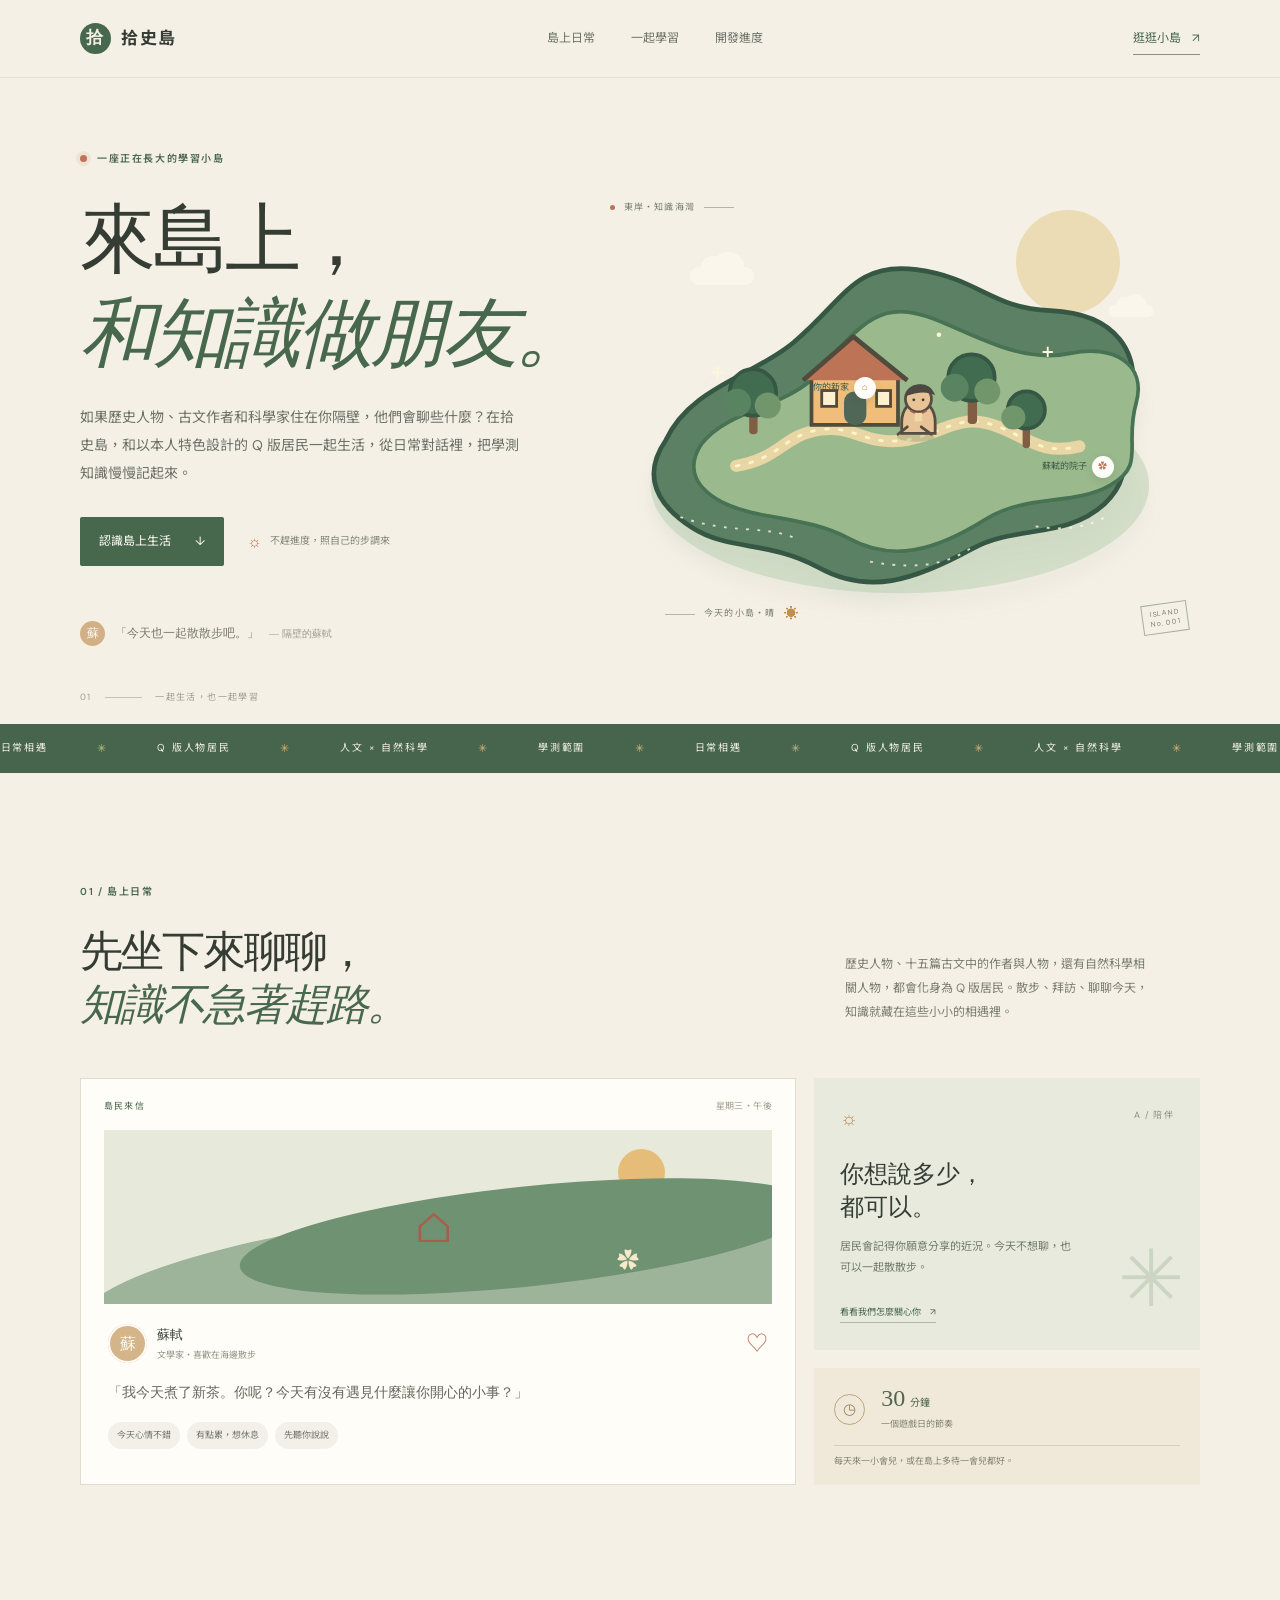
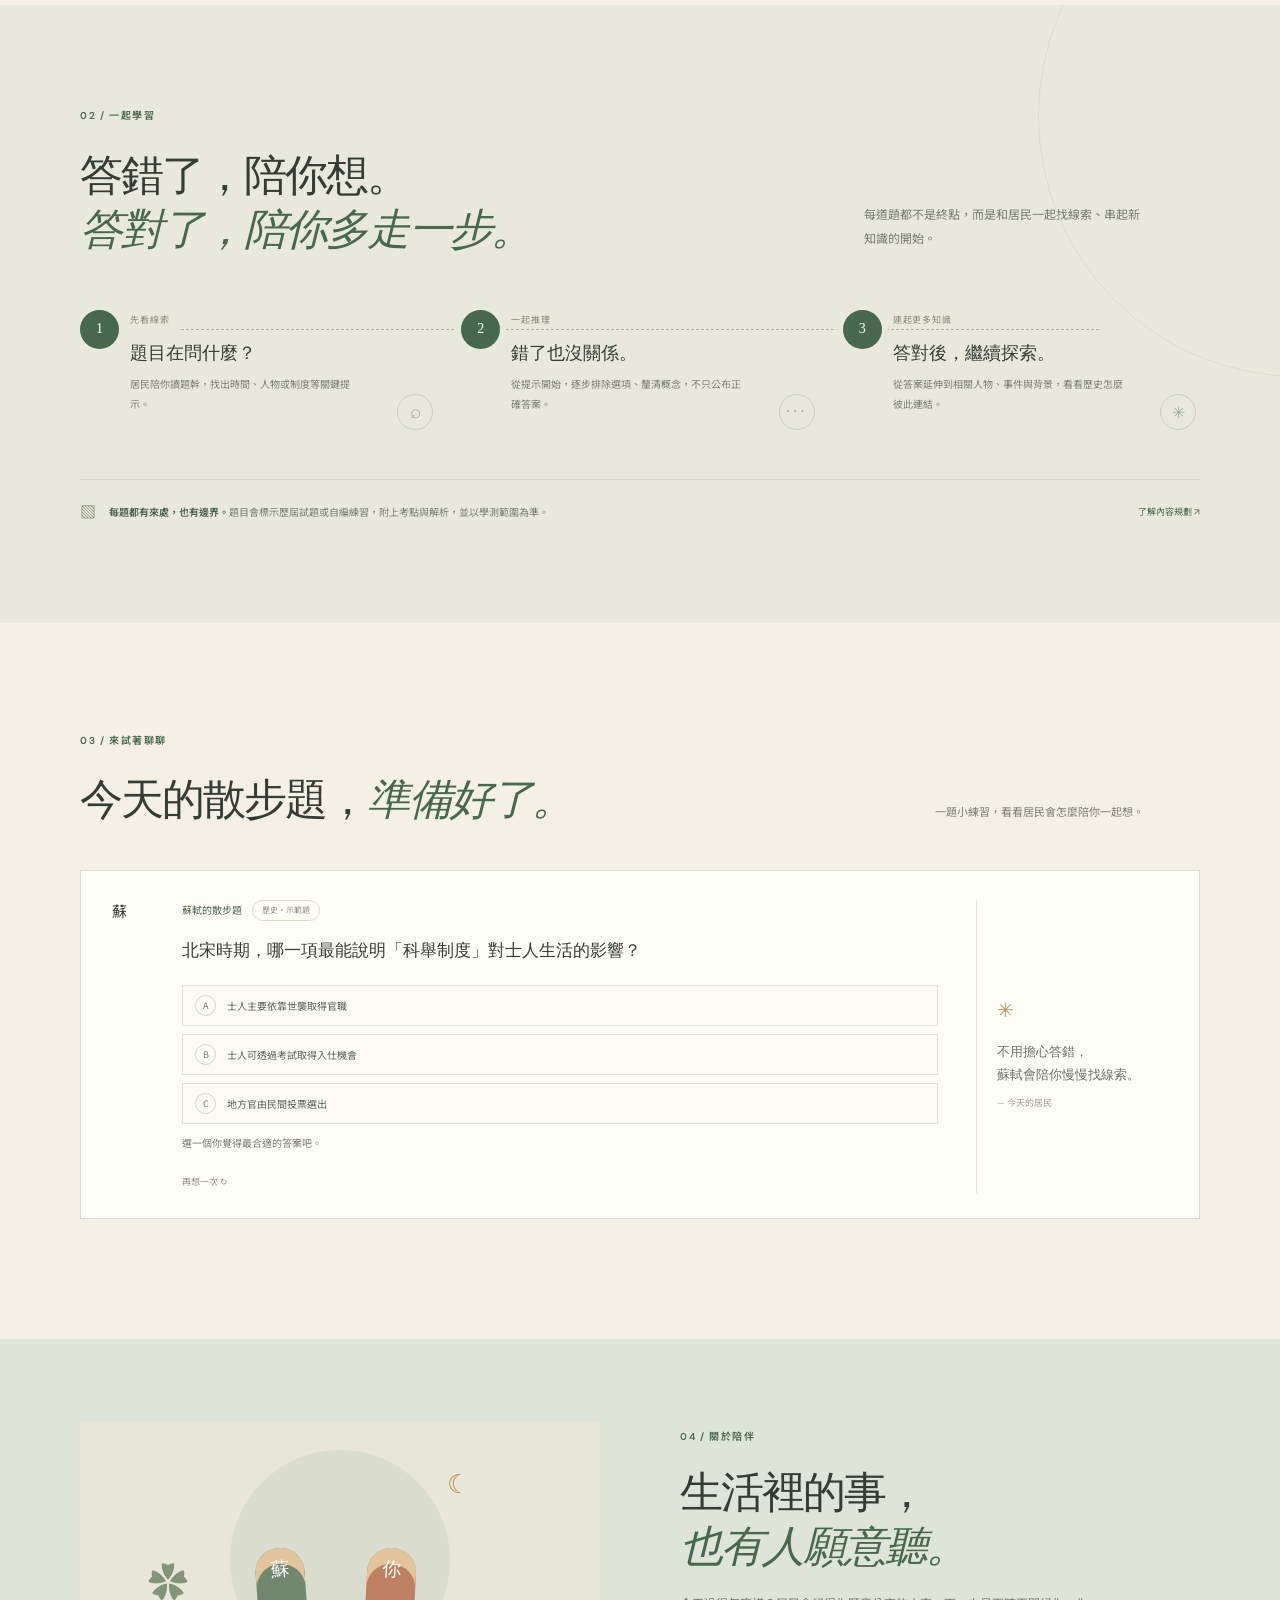
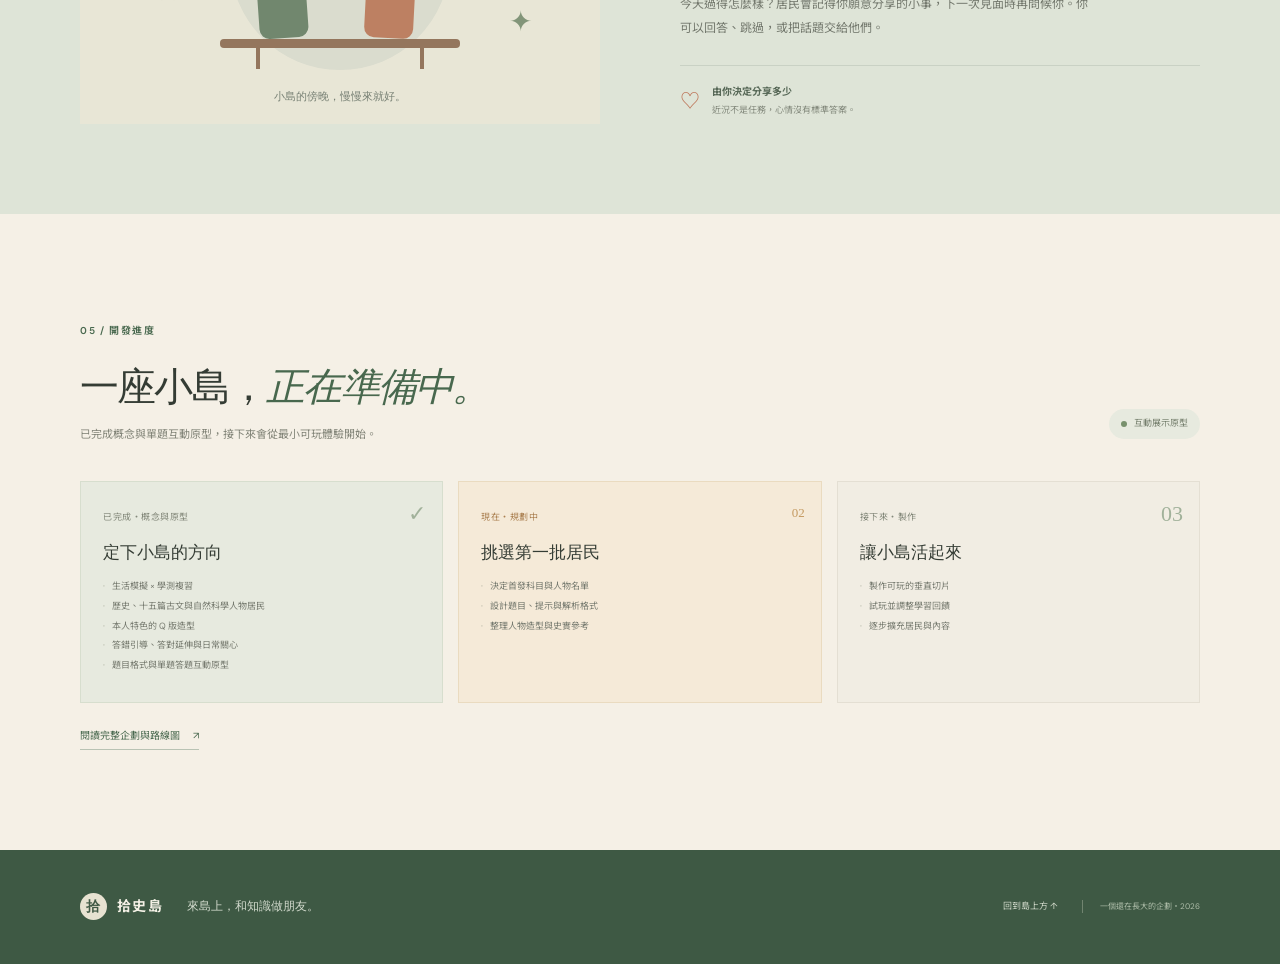
==== index.html @ 99fff0f0 "Structure quiz content and feedback" ====
<!doctype html>
<html lang="zh-Hant">
  <head>
    <meta charset="utf-8" />
    <meta name="viewport" content="width=device-width, initial-scale=1" />
    <meta name="theme-color" content="#f5f0e6" />
    <meta name="description" content="一座和 Q 版學測人物一起生活、從聊天中學習人文與自然科學的島。" />
    <title>拾史島｜來島上，和歷史做朋友</title>
    <link rel="preconnect" href="https://fonts.googleapis.com" />
    <link rel="preconnect" href="https://fonts.gstatic.com" crossorigin />
    <link href="https://fonts.googleapis.com/css2?family=DM+Sans:wght@400;500;600;700&family=Noto+Sans+TC:wght@400;500;600;700;800&display=swap" rel="stylesheet" />
    <link rel="stylesheet" href="styles.css" />
    <script src="script.js" defer></script>
  </head>
  <body>
    <header class="topbar">
      <a class="brand" href="#top" aria-label="拾史島首頁"><span class="brand-mark">拾</span><span>拾史島</span></a>
      <nav aria-label="主要導覽">
        <a href="#island">島上日常</a>
        <a href="#learn">一起學習</a>
        <a href="#roadmap">開發進度</a>
      </nav>
      <a class="nav-cta" href="#try">逛逛小島 <span aria-hidden="true">↗</span></a>
    </header>

    <main id="top">
      <section class="hero section-wrap">
        <div class="hero-copy">
          <div class="eyebrow"><span class="eyebrow-dot"></span> 一座正在長大的學習小島</div>
          <h1>來島上，<br /><em>和知識做朋友。</em></h1>
          <p class="hero-lede">如果歷史人物、古文作者和科學家住在你隔壁，他們會聊些什麼？在拾史島，和以本人特色設計的 Q 版居民一起生活，從日常對話裡，把學測知識慢慢記起來。</p>
          <div class="hero-actions"><a class="button button-dark" href="#island">認識島上生活 <span aria-hidden="true">↓</span></a><span class="quiet-note"><span class="sun-icon">☼</span> 不趕進度，照自己的步調來</span></div>
          <div class="hero-footnote"><span class="tiny-avatar">蘇</span><span>「今天也一起散散步吧。」</span><span class="footnote-name">— 隔壁的蘇軾</span></div>
        </div>

        <div class="island-art" aria-label="手繪風格的島嶼插畫">
          <div class="art-label label-top"><span class="label-dot"></span> 東岸・知識海灣 <span class="label-line"></span></div>
          <div class="sun-disc"></div><div class="cloud cloud-one"></div><div class="cloud cloud-two"></div>
          <svg class="island-svg" viewBox="0 0 620 500" role="img" aria-label="綠意環繞的小島，島上有小屋、樹木和居民">
            <ellipse cx="318" cy="337" rx="268" ry="116" fill="#b5ccae" opacity=".48"/>
            <path d="M66 289c27-58 94-69 138-106 54-45 65-87 132-78 67 9 80 42 144 44 70 3 100 45 85 103-13 49 7 73-27 105-42 38-94 22-142 48-64 35-112 50-166 20-53-29-96-17-136-43-37-24-54-55-28-93Z" fill="#5c8064" stroke="#355743" stroke-width="5"/>
            <path d="M105 292c30-38 93-38 126-77 48-57 69-78 124-57 48 19 94 48 146 37 46-10 83 11 71 54-13 45 11 66-28 88-38 22-90 9-133 36-57 36-102 46-148 21-45-24-95-20-132-37-33-16-44-38-26-65Z" fill="#9ab98d" stroke="#477253" stroke-width="4"/>
            <path d="M142 316c48-8 50-33 91-39 34-5 47 16 86 12 38-4 57-27 92-19 39 9 53 36 100 25" fill="none" stroke="#e8d6a4" stroke-width="13" stroke-linecap="round"/>
            <path d="M142 316c48-8 50-33 91-39 34-5 47 16 86 12 38-4 57-27 92-19 39 9 53 36 100 25" fill="none" stroke="#fff3cc" stroke-width="3" stroke-dasharray="3 12" stroke-linecap="round"/>
            <g class="house"><path d="m223 223 45-38 48 38v49h-93Z" fill="#f0bd7b" stroke="#4f4b3d" stroke-width="4"/><path d="m214 224 54-47 58 47" fill="#bd7356" stroke="#4f4b3d" stroke-width="5" stroke-linejoin="round"/><rect x="258" y="236" width="24" height="36" rx="11" fill="#506758"/><rect x="234" y="235" width="16" height="17" fill="#fff1cf" stroke="#4f4b3d" stroke-width="3"/><rect x="293" y="235" width="15" height="17" fill="#fff1cf" stroke="#4f4b3d" stroke-width="3"/></g>
            <g class="tree"><rect x="156" y="247" width="9" height="35" rx="4" fill="#815d44"/><circle cx="160" cy="237" r="25" fill="#426c50" stroke="#355743" stroke-width="4"/><circle cx="143" cy="248" r="15" fill="#598461"/><circle cx="176" cy="251" r="14" fill="#72966b"/></g>
            <g class="tree"><rect x="391" y="233" width="10" height="38" rx="4" fill="#815d44"/><circle cx="395" cy="221" r="25" fill="#426c50" stroke="#355743" stroke-width="4"/><circle cx="377" cy="232" r="15" fill="#598461"/><circle cx="412" cy="236" r="14" fill="#72966b"/></g>
            <g class="tree"><rect x="450" y="266" width="8" height="31" rx="4" fill="#815d44"/><circle cx="454" cy="256" r="20" fill="#426c50" stroke="#355743" stroke-width="4"/><circle cx="440" cy="264" r="13" fill="#72966b"/></g>
            <g class="resident"><ellipse cx="335" cy="285" rx="20" ry="5" fill="#375741" opacity=".2"/><path d="M320 269c0-13 8-23 18-23s18 10 18 23v12h-36Z" fill="#e8c397" stroke="#564e43" stroke-width="3"/><circle cx="338" cy="244" r="14" fill="#e8c397" stroke="#564e43" stroke-width="3"/><path d="M324 241c2-13 25-20 32-1-10-5-20-3-32 1Z" fill="#4d4841"/><circle cx="333" cy="245" r="1.5" fill="#3c3834"/><circle cx="343" cy="245" r="1.5" fill="#3c3834"/><path d="M330 257q8 6 16 0" fill="none" stroke="#a86655" stroke-width="2" stroke-linecap="round"/><path d="M326 274 316 282m25-8 11 8" stroke="#564e43" stroke-width="3" stroke-linecap="round"/><path d="M334 268v-9h8v9" fill="#f1d9a6"/></g>
            <g class="sparkle" fill="#fff6d9"><path d="M122 209v13m-6.5-6.5h13" stroke="#fff6d9" stroke-width="2"/><path d="M477 188v11m-5.5-5.5h11" stroke="#fff6d9" stroke-width="2"/><circle cx="360" cy="175" r="2.5"/></g>
            <path d="M82 371c54 19 89 8 124 23m80 25c56 10 88 1 113-18m65-20c31 5 54 1 75-10" fill="none" stroke="#fff7e5" stroke-width="2" stroke-dasharray="3 9" opacity=".8"/>
          </svg>
          <div class="map-pin pin-one"><span>你的新家</span><i>⌂</i></div><div class="map-pin pin-two"><span>蘇軾的院子</span><i>✿</i></div>
          <div class="art-label label-bottom"><span class="label-line"></span> 今天的小島・晴 <span class="weather-icon">☀</span></div>
          <div class="art-stamp">ISLAND<br />No. 001</div>
        </div>
        <div class="hero-index">01 <span></span> 一起生活，也一起學習</div>
      </section>

      <section class="ticker" aria-label="遊戲特色"><div class="ticker-track"><span>日常相遇</span><b>✳</b><span>Q 版人物居民</span><b>✳</b><span>人文 × 自然科學</span><b>✳</b><span>學測範圍</span><b>✳</b><span>日常相遇</span><b>✳</b><span>Q 版人物居民</span><b>✳</b><span>人文 × 自然科學</span><b>✳</b><span>學測範圍</span></div></section>

      <section id="island" class="section-wrap daily-section">
        <div class="section-kicker">01 / 島上日常</div>
        <div class="section-heading"><h2>先坐下來聊聊，<br /><em>知識不急著趕路。</em></h2><p>歷史人物、十五篇古文中的作者與人物，還有自然科學相關人物，都會化身為 Q 版居民。散步、拜訪、聊聊今天，知識就藏在這些小小的相遇裡。</p></div>
        <div class="daily-grid">
          <article class="day-card card-large"><div class="card-topline"><span>島民來信</span><span class="card-date">星期三・午後</span></div><div class="letter-art"><div class="letter-sun"></div><div class="letter-hills"></div><div class="letter-house">⌂</div><div class="letter-flower">✿</div></div><div class="card-content"><div class="resident-label"><span class="portrait portrait-su">蘇</span><span><strong>蘇軾</strong><small>文學家・喜歡在海邊散步</small></span><span class="heart-mark">♡</span></div><p>「我今天煮了新茶。你呢？今天有沒有遇見什麼讓你開心的小事？」</p><div class="reply-chips"><span>今天心情不錯</span><span>有點累，想休息</span><span>先聽你說說</span></div></div></article>
          <article class="note-card"><span class="note-icon">☼</span><div class="note-number">A / 陪伴</div><h3>你想說多少，<br />都可以。</h3><p>居民會記得你願意分享的近況。今天不想聊，也可以一起散散步。</p><a href="#care" class="text-link">看看我們怎麼關心你 <span>↗</span></a><div class="note-decoration">✳</div></article>
          <article class="mini-stat"><span class="mini-stat-icon">◷</span><div><strong>30<span>分鐘</span></strong><p>一個遊戲日的節奏</p></div><span class="mini-stat-line"></span><small>每天來一小會兒，或在島上多待一會兒都好。</small></article>
        </div>
      </section>

      <section id="learn" class="learn-section">
        <div class="section-wrap learn-wrap"><div class="section-kicker">02 / 一起學習</div><div class="learn-heading"><h2>答錯了，陪你想。<br /><em>答對了，陪你多走一步。</em></h2><p>每道題都不是終點，而是和居民一起找線索、串起新知識的開始。</p></div>
          <div class="learning-path"><div class="path-line"></div><article class="path-step"><div class="step-count">1</div><div class="step-copy"><span>先看線索</span><h3>題目在問什麼？</h3><p>居民陪你讀題幹，找出時間、人物或制度等關鍵提示。</p></div><div class="step-doodle doodle-search">⌕</div></article><article class="path-step"><div class="step-count">2</div><div class="step-copy"><span>一起推理</span><h3>錯了也沒關係。</h3><p>從提示開始，逐步排除選項、釐清概念，不只公布正確答案。</p></div><div class="step-doodle doodle-thought">···</div></article><article class="path-step"><div class="step-count">3</div><div class="step-copy"><span>連起更多知識</span><h3>答對後，繼續探索。</h3><p>從答案延伸到相關人物、事件與背景，看看歷史怎麼彼此連結。</p></div><div class="step-doodle doodle-star">✳</div></article></div>
          <div class="scope-note"><span>▧</span><p><strong>每題都有來處，也有邊界。</strong>題目會標示歷屆試題或自編練習，附上考點與解析，並以學測範圍為準。</p><a href="#roadmap">了解內容規劃 ↗</a></div>
        </div>
      </section>

      <section id="try" class="section-wrap try-section"><div class="section-kicker">03 / 來試著聊聊</div><div class="try-heading"><h2>今天的散步題，<em>準備好了。</em></h2><p>一題小練習，看看居民會怎麼陪你一起想。</p></div><div class="quiz-shell"><div class="quiz-avatar portrait-su">蘇</div><div class="quiz-main"><div class="quiz-meta"><span>蘇軾的散步題</span><span class="quiz-tag">歷史・示範題</span></div><p class="quiz-question">北宋時期，哪一項最能說明「科舉制度」對士人生活的影響？</p><div class="quiz-options" role="group" aria-label="選擇答案"><button class="quiz-option" data-answer="a"><span>A</span> 士人主要依靠世襲取得官職</button><button class="quiz-option" data-answer="b"><span>B</span> 士人可透過考試取得入仕機會</button><button class="quiz-option" data-answer="c"><span>C</span> 地方官由民間投票選出</button></div><div class="quiz-feedback" aria-live="polite">選一個你覺得最合適的答案吧。</div><button class="reset-quiz" type="button">再想一次 ↻</button></div><div class="quiz-aside"><span class="aside-sparkle">✳</span><p>不用擔心答錯，<br />蘇軾會陪你慢慢找線索。</p><span class="aside-sign">— 今天的居民</span></div></div></section>

      <section id="care" class="care-section"><div class="section-wrap care-wrap"><div class="care-illustration"><div class="care-circle"></div><span class="care-moon">☾</span><div class="care-person person-one"><span>蘇</span></div><div class="care-person person-two"><span>你</span></div><div class="care-bench"></div><span class="care-leaf leaf-one">✿</span><span class="care-leaf leaf-two">✦</span><div class="care-caption">小島的傍晚，慢慢來就好。</div></div><div class="care-copy"><div class="section-kicker">04 / 關於陪伴</div><h2>生活裡的事，<br /><em>也有人願意聽。</em></h2><p>今天過得怎麼樣？居民會記得你願意分享的小事，下一次見面時再問候你。你可以回答、跳過，或把話題交給他們。</p><div class="care-promise"><span>♡</span><div><strong>由你決定分享多少</strong><small>近況不是任務，心情沒有標準答案。</small></div></div></div></div></section>

      <section id="roadmap" class="section-wrap roadmap-section"><div class="section-kicker">05 / 開發進度</div><div class="roadmap-heading"><div><h2>一座小島，<em>正在準備中。</em></h2><p>已完成概念與單題互動原型，接下來會從最小可玩體驗開始。</p></div><span class="status-pill"><i></i> 互動展示原型</span></div><div class="roadmap-grid"><article class="roadmap-card done"><span class="roadmap-status">已完成・概念與原型</span><h3>定下小島的方向</h3><ul><li>生活模擬 × 學測複習</li><li>歷史、十五篇古文與自然科學人物居民</li><li>本人特色的 Q 版造型</li><li>答錯引導、答對延伸與日常關心</li><li>題目格式與單題答題互動原型</li></ul><span class="roadmap-check">✓</span></article><article class="roadmap-card current"><span class="roadmap-status">現在・規劃中</span><h3>挑選第一批居民</h3><ul><li>決定首發科目與人物名單</li><li>設計題目、提示與解析格式</li><li>整理人物造型與史實參考</li></ul><span class="roadmap-check">02</span></article><article class="roadmap-card"><span class="roadmap-status">接下來・製作</span><h3>讓小島活起來</h3><ul><li>製作可玩的垂直切片</li><li>試玩並調整學習回饋</li><li>逐步擴充居民與內容</li></ul><span class="roadmap-check">03</span></article></div><a class="plan-link" href="knowledge/plan.md">閱讀完整企劃與路線圖 <span>↗</span></a></section>
    </main>

    <footer class="footer"><div class="section-wrap footer-inner"><a class="brand footer-brand" href="#top"><span class="brand-mark">拾</span><span>拾史島</span></a><p>來島上，和知識做朋友。</p><a href="#top" class="back-top">回到島上方 ↑</a><span class="footer-small">一個還在長大的企劃・2026</span></div></footer>
  </body>
</html>
---- styles.css ----
:root{--paper:#f5f0e6;--paper-deep:#e9e2d4;--ink:#343c34;--muted:#777c70;--green:#48684e;--green-dark:#354d3b;--green-soft:#dce6d8;--rust:#bd7356;--gold:#d7ad71;--line:#d9d3c5;--white:#fffdf7;--serif:Georgia,"Noto Serif TC",serif}*{box-sizing:border-box}html{scroll-behavior:smooth}body{margin:0;background:var(--paper);color:var(--ink);font-family:"DM Sans","Noto Sans TC",sans-serif;font-size:15px;line-height:1.7}a{color:inherit;text-decoration:none}.section-wrap{width:min(1120px,calc(100% - 72px));margin-inline:auto}.topbar{height:78px;padding:0 max(36px,calc((100vw - 1120px)/2));display:flex;align-items:center;justify-content:space-between;border-bottom:1px solid rgba(90,99,80,.12);position:relative;z-index:2}.brand{display:inline-flex;align-items:center;gap:10px;font-size:17px;font-weight:700;letter-spacing:.1em}.brand-mark{display:grid;place-items:center;width:31px;height:31px;background:var(--green);color:var(--paper);border-radius:50%;font-family:var(--serif);font-size:17px}.topbar nav{display:flex;gap:36px;font-size:12px;color:#6d7268}.topbar nav a:hover,.text-link:hover{color:var(--rust)}.nav-cta{font-size:12px;color:var(--green);border-bottom:1px solid #82927e;padding:6px 0}.nav-cta span{padding-left:8px}.hero{min-height:600px;padding:72px 0 65px;display:grid;grid-template-columns:.92fr 1.08fr;align-items:center;position:relative}.hero-copy{padding-bottom:13px;position:relative;z-index:1}.eyebrow,.section-kicker{font-size:10px;letter-spacing:.16em;text-transform:uppercase;color:var(--green);font-weight:600}.eyebrow{display:flex;align-items:center;gap:10px;margin-bottom:25px}.eyebrow-dot{width:7px;height:7px;background:var(--rust);border-radius:50%;box-shadow:0 0 0 4px #bd73561b}.hero h1,.section-heading h2,.learn-heading h2,.try-heading h2,.care-copy h2,.roadmap-heading h2{font-family:var(--serif);font-weight:500;line-height:1.24;letter-spacing:-.045em}.hero h1{font-size:clamp(48px,6.2vw,76px);margin:0 0 23px}.hero h1 em,.section-heading h2 em,.learn-heading h2 em,.try-heading h2 em,.care-copy h2 em,.roadmap-heading h2 em{font-weight:400;color:var(--green);font-style:italic}.hero-lede{max-width:440px;color:#6c7168;line-height:2;font-size:14px;margin:0 0 30px}.hero-actions{display:flex;align-items:center;gap:23px}.button{display:inline-flex;align-items:center;gap:24px;border-radius:2px;padding:14px 19px;font-size:12px}.button-dark{background:var(--green);color:#fffdf6}.button-dark:hover{background:var(--green-dark)}.quiet-note{color:#83867c;font-size:10px}.sun-icon{font-size:16px;color:var(--rust);vertical-align:middle;padding-right:5px}.hero-footnote{margin-top:55px;display:flex;align-items:center;gap:10px;font-family:var(--serif);font-size:12px;color:#74786d}.tiny-avatar,.portrait{display:grid;place-items:center;flex:none;border-radius:50%;font-family:var(--serif)}.tiny-avatar{width:25px;height:25px;background:#d2b085;color:#fff;font-size:12px}.footnote-name{color:#9b9a8e;font-size:10px}.island-art{height:465px;position:relative;margin-left:-10px}.island-svg{width:100%;height:100%;overflow:visible;position:absolute;inset:0;filter:drop-shadow(0 17px 8px #587d5b18)}.sun-disc{position:absolute;width:104px;height:104px;right:13%;top:38px;border-radius:50%;background:#ebd8ad;opacity:.82}.cloud{position:absolute;width:64px;height:18px;background:#fffaf0;border-radius:20px;opacity:.68}.cloud:before,.cloud:after{content:"";position:absolute;background:inherit;border-radius:50%}.cloud:before{width:24px;height:24px;left:11px;top:-11px}.cloud:after{width:31px;height:29px;right:10px;top:-15px}.cloud-one{top:95px;left:17%}.cloud-two{top:130px;right:6%;transform:scale(.7)}.art-label{position:absolute;z-index:1;color:#797f71;font-size:9px;letter-spacing:.13em;display:flex;align-items:center;gap:9px}.label-top{top:28px;left:4%}.label-bottom{bottom:11px;left:13%}.label-line{width:30px;height:1px;background:#b4b6a7}.label-dot{width:5px;height:5px;border-radius:50%;background:var(--rust)}.weather-icon{font-size:14px;color:#c38d4d}.map-pin{position:absolute;z-index:1;display:flex;align-items:center;gap:5px;color:#405d45;font-size:9px}.map-pin i{display:grid;place-items:center;width:22px;height:22px;border-radius:50%;background:var(--white);box-shadow:0 3px 10px #334f3522;color:var(--rust);font-style:normal}.pin-one{left:37%;top:44%}.pin-two{right:14%;top:61%}.art-stamp{position:absolute;bottom:4px;right:2%;border:1px solid #a3af9c;color:#72816e;font-size:7px;line-height:1.4;padding:4px 7px;letter-spacing:.12em;transform:rotate(-8deg)}.hero-index{position:absolute;left:0;bottom:19px;color:#a09e91;letter-spacing:.15em;font-size:9px}.hero-index span{display:inline-block;width:37px;height:1px;background:#c5c1b3;vertical-align:middle;margin:0 10px}.ticker{overflow:hidden;background:#47654d;color:#f1efdf;height:49px;display:flex;align-items:center}.ticker-track{display:flex;justify-content:space-around;gap:48px;white-space:nowrap;width:100%;font-size:10px;letter-spacing:.18em}.ticker b{font-size:11px;color:#d8b67d;font-weight:400}.daily-section{padding-top:110px;padding-bottom:120px}.section-heading{display:flex;align-items:flex-end;justify-content:space-between;margin:25px 0 47px}.section-heading h2,.learn-heading h2,.try-heading h2,.care-copy h2,.roadmap-heading h2{font-size:43px;margin:0}.section-heading>p{max-width:310px;margin:0 4% 7px 25px;color:#7b7d72;font-size:12px;line-height:2}.daily-grid{display:grid;grid-template-columns:1.3fr .7fr;grid-template-rows:auto auto;gap:18px}.day-card{background:var(--white);border:1px solid #e1dccf;padding:20px 23px 22px;grid-row:span 2;position:relative}.card-topline{display:flex;justify-content:space-between;color:var(--green);font-size:9px;letter-spacing:.13em}.card-date{color:#a09e91;letter-spacing:.05em}.letter-art{height:174px;background:#e7eadb;position:relative;overflow:hidden;margin:15px 0 20px}.letter-sun{position:absolute;right:16%;top:19px;width:47px;height:47px;background:#e6bd78;border-radius:50%}.letter-hills{position:absolute;left:-4%;right:-4%;bottom:-56px;height:147px;background:#9eb49a;border-radius:50% 46% 0 0;transform:rotate(-6deg)}.letter-hills:after{content:"";position:absolute;background:#6f9272;width:80%;height:100px;right:-3%;top:-17px;border-radius:50%}.letter-house{position:absolute;z-index:1;left:47%;bottom:35px;font-size:52px;color:#a75f4b;transform:scaleX(1.3)}.letter-flower{position:absolute;z-index:1;right:20%;bottom:24px;color:#f7e9c9;font-size:22px}.card-content{padding:0 4px}.resident-label{display:flex;align-items:center;gap:10px}.portrait{width:39px;height:39px;font-size:16px;background:#d3b589;color:#fffdf5;box-shadow:inset 0 0 0 2px #fffdf5}.resident-label strong,.resident-label small{display:block}.resident-label strong{font-family:var(--serif);font-size:13px;font-weight:500}.resident-label small{font-size:9px;color:#949588;margin-top:2px}.heart-mark{margin-left:auto;color:#bd7356;font-size:22px}.card-content>p{font-family:var(--serif);font-size:14px;line-height:1.9;color:#64675e;margin:17px 0 15px}.reply-chips{display:flex;gap:7px;flex-wrap:wrap}.reply-chips span{padding:6px 9px;background:#f2f0e8;border-radius:20px;color:#73776e;font-size:9px}.note-card{background:#e7eadd;padding:25px 26px 27px;position:relative;overflow:hidden;min-height:255px}.note-icon{font-size:19px;color:#ba8751}.note-number{font-size:9px;letter-spacing:.14em;color:#8c907f;float:right;margin-top:5px}.note-card h3{font:500 24px/1.4 var(--serif);margin:22px 0 11px}.note-card p{font-size:11px;line-height:1.9;color:#757a6d;max-width:235px;margin:0 0 20px}.text-link{font-size:9px;color:var(--green);border-bottom:1px solid #aeb9a9;padding-bottom:4px}.text-link span{margin-left:7px}.note-decoration{position:absolute;right:16px;bottom:3px;font-size:79px;color:#ccd5c2;font-family:var(--serif)}.mini-stat{padding:17px 20px 16px;background:#f0e9d9;display:grid;grid-template-columns:35px 1fr;align-items:center;column-gap:12px;position:relative}.mini-stat-icon{width:31px;height:31px;display:grid;place-items:center;border-radius:50%;border:1px solid #bba77e;color:#9b8257}.mini-stat strong{font:500 24px var(--serif);color:#4e6550}.mini-stat strong span{font:400 10px "Noto Sans TC",sans-serif;margin-left:5px}.mini-stat p{font-size:9px;color:#858578;margin:2px 0}.mini-stat-line{grid-column:1/3;height:1px;background:#d8d0bc;margin:11px 0 8px}.mini-stat small{grid-column:1/3;color:#848476;font-size:9px}.learn-section{background:#e9e8dc;padding:102px 0 97px;position:relative;overflow:hidden}.learn-section:before{content:"";position:absolute;width:520px;height:520px;border:1px solid #daddcd;border-radius:50%;right:-280px;top:-150px}.learn-heading{display:flex;align-items:flex-end;justify-content:space-between;margin:25px 0 54px}.learn-heading>p{max-width:280px;margin:0 5% 5px 30px;color:#787c70;font-size:12px;line-height:2}.learning-path{display:grid;grid-template-columns:repeat(3,1fr);position:relative;gap:24px}.path-line{position:absolute;left:9%;right:9%;top:19px;border-top:1px dashed #aeb5a4}.path-step{position:relative;padding:0 17px 10px 0;display:grid;grid-template-columns:40px 1fr;gap:10px}.step-count{width:39px;height:39px;background:var(--green);color:#fff;border-radius:50%;display:grid;place-items:center;font:14px var(--serif);box-shadow:0 0 0 6px #e9e8dc;z-index:1}.step-copy span{display:block;font-size:9px;color:#888c7b;letter-spacing:.1em;margin:3px 0 13px}.step-copy h3{font:500 18px var(--serif);margin:0 0 10px}.step-copy p{font-size:10px;color:#7d8074;line-height:1.95;max-width:230px;margin:0}.step-doodle{position:absolute;right:4px;bottom:-6px;width:36px;height:36px;color:#a0ad97;display:grid;place-items:center;border:1px solid #c8d0c0;border-radius:50%;font:19px var(--serif)}.doodle-thought{font-size:17px;letter-spacing:3px}.doodle-star{font-size:16px}.scope-note{margin-top:55px;border-top:1px solid #d4d7c7;padding:19px 0 0;display:flex;align-items:center;gap:13px}.scope-note>span{color:#72836f;font-size:16px}.scope-note p{flex:1;margin:0;color:#797e72;font-size:10px}.scope-note p strong{color:#4d604f;font-weight:600}.scope-note>a{font-size:9px;color:var(--green);white-space:nowrap}.try-section{padding-top:109px;padding-bottom:120px}.try-heading{display:flex;justify-content:space-between;align-items:flex-end;margin:24px 0 43px}.try-heading>p{font-size:11px;color:#7e8176;margin:0 5% 5px 20px}.quiz-shell{display:grid;grid-template-columns:54px 1fr 192px;gap:16px;background:var(--white);border:1px solid #e1dccf;padding:29px 31px 25px;position:relative}.quiz-avatar{width:45px;height:45px}.quiz-main{padding-right:22px}.quiz-meta{display:flex;align-items:center;gap:10px;color:#536a53;font-size:10px}.quiz-tag{border:1px solid #d8d8c9;color:#8a8d80;border-radius:20px;padding:3px 9px;font-size:8px}.quiz-question{font:500 17px/1.8 var(--serif);margin:15px 0 18px}.quiz-options{display:grid;grid-template-columns:1fr;gap:8px}.quiz-option{display:flex;align-items:center;gap:11px;text-align:left;border:1px solid #e2dfd4;background:#fbfaf5;color:#60655b;font:10px "Noto Sans TC",sans-serif;padding:9px 12px;cursor:pointer;transition:background .2s,border-color .2s}.quiz-option:hover{border-color:#91a18e;background:#f5f6ef}.quiz-option>span{display:grid;place-items:center;width:21px;height:21px;border:1px solid #d5d4c9;border-radius:50%;font-size:9px;color:#747a6c}.quiz-option.correct{border-color:#6e9272;background:#edf3ea}.quiz-option.correct>span{background:#6e9272;color:white;border-color:#6e9272}.quiz-option.incorrect{border-color:#c88970;background:#fbefea}.quiz-option.incorrect>span{background:#c88970;color:white;border-color:#c88970}.quiz-feedback{min-height:44px;padding:11px 0 3px;color:#777c71;font-size:10px;line-height:1.8}.quiz-feedback.is-correct{color:#4e7755}.quiz-feedback.is-incorrect{color:#a4614c}.reset-quiz{border:0;background:none;color:#8c8d80;font:9px "Noto Sans TC",sans-serif;padding:4px 0;cursor:pointer}.reset-quiz:hover{color:var(--green)}.quiz-aside{border-left:1px solid #e6e1d6;padding:11px 0 0 20px;display:flex;flex-direction:column;justify-content:center}.aside-sparkle{font-size:20px;color:#bd9560}.quiz-aside p{font:13px/1.8 var(--serif);color:#6a7065;margin:13px 0 10px}.aside-sign{font-size:9px;color:#a1a092}.care-section{background:#dee4d7;padding:83px 0 90px}.care-wrap{display:grid;grid-template-columns:1fr 1fr;align-items:center;gap:80px}.care-illustration{height:302px;background:#e8e6d6;position:relative;overflow:hidden}.care-circle{position:absolute;width:220px;height:220px;top:28px;left:calc(50% - 110px);border-radius:50%;background:#dadcce}.care-moon{position:absolute;top:40px;right:25%;font-size:26px;color:#c08e58}.care-bench{position:absolute;z-index:2;bottom:76px;left:27%;width:46%;height:9px;background:#94765d;border-radius:4px}.care-bench:after{content:"";position:absolute;left:15%;right:15%;top:8px;height:22px;border-left:4px solid #94765d;border-right:4px solid #94765d}.care-person{position:absolute;z-index:2;bottom:86px;width:49px;height:90px;border-radius:24px 24px 10px 10px;background:#71876e;text-align:center;padding-top:8px;color:#fff;font:19px var(--serif);box-shadow:inset 0 16px #e2c49c}.person-one{left:34%;transform:rotate(-4deg)}.person-two{left:55%;background:#bd8062;transform:rotate(3deg)}.care-leaf{position:absolute;color:#829579}.leaf-one{left:13%;top:42%;font-size:40px}.leaf-two{right:13%;bottom:26%;font-size:28px}.care-caption{position:absolute;bottom:20px;left:0;right:0;text-align:center;font:11px var(--serif);color:#788175}.care-copy h2{margin:21px 0 19px}.care-copy>p{font-size:12px;line-height:2;color:#74796e;max-width:410px}.care-promise{display:flex;gap:12px;align-items:center;border-top:1px solid #c9d1c4;margin-top:25px;padding-top:17px}.care-promise>span{font-size:20px;color:var(--rust)}.care-promise strong,.care-promise small{display:block}.care-promise strong{font-size:10px;color:#576857}.care-promise small{font-size:9px;color:#848a7d;margin-top:3px}.roadmap-section{padding-top:108px;padding-bottom:100px}.roadmap-heading{display:flex;align-items:flex-end;justify-content:space-between;margin:24px 0 37px}.roadmap-heading h2{font-size:39px}.roadmap-heading p{margin:13px 0 0;color:#828478;font-size:11px}.status-pill{display:flex;align-items:center;gap:7px;color:#747e6c;background:#e7eadf;border-radius:30px;padding:7px 12px;font-size:9px;margin-bottom:5px}.status-pill i{width:6px;height:6px;border-radius:50%;background:#78916d}.roadmap-grid{display:grid;grid-template-columns:repeat(3,1fr);gap:15px}.roadmap-card{min-height:222px;position:relative;padding:21px 22px;background:#f1ede3;border:1px solid #e4dfd3}.roadmap-card.done{background:#e7eadf;border-color:#d7dece}.roadmap-card.current{background:#f5ead8;border-color:#eadbc0}.roadmap-status{font-size:9px;color:#83887a;letter-spacing:.06em}.roadmap-card.current .roadmap-status{color:#ab8051}.roadmap-card h3{font:500 17px var(--serif);margin:13px 0 13px}.roadmap-card ul{list-style:none;margin:0;padding:0;color:#777b70;font-size:9px;line-height:2.2}.roadmap-card li:before{content:"·";padding-right:7px;color:#9ca18f}.roadmap-check{position:absolute;top:13px;right:16px;color:#a1b19a;font-size:22px;font-family:var(--serif)}.roadmap-card.current .roadmap-check{font-size:13px;color:#c49a61;top:20px}.plan-link{display:inline-block;margin-top:24px;color:var(--green);font-size:10px;border-bottom:1px solid #b9c3b4;padding-bottom:5px}.plan-link span{padding-left:10px}.footer{background:#3e5944;color:#f3f0e5}.footer-inner{min-height:114px;display:flex;align-items:center;gap:24px}.footer-brand{font-size:14px}.footer-brand .brand-mark{background:#e7e2d1;color:#425a46;width:27px;height:27px;font-size:14px}.footer-inner>p{font:12px var(--serif);color:#d1d9cc}.back-top{margin-left:auto;font-size:9px;color:#d2dacb}.footer-small{font-size:8px;color:#aebda9;border-left:1px solid #718470;padding-left:17px}@media(max-width:800px){.section-wrap{width:min(100% - 42px,620px)}.topbar{padding:0 21px;height:68px}.topbar nav{gap:16px}.topbar nav a{font-size:10px}.nav-cta{display:none}.hero{grid-template-columns:1fr;padding:63px 0 44px;min-height:0}.hero-copy{padding:0}.hero h1{font-size:60px}.hero-lede{max-width:520px}.hero-footnote{margin-top:34px}.island-art{height:min(76vw,420px);margin:15px -8px 0}.hero-index{bottom:6px}.daily-section,.try-section{padding-top:80px;padding-bottom:82px}.section-heading,.learn-heading,.try-heading{display:block}.section-heading>p,.learn-heading>p,.try-heading>p{margin:16px 0 0;max-width:470px}.section-heading h2,.learn-heading h2,.try-heading h2,.care-copy h2{font-size:37px}.daily-grid{grid-template-columns:1fr 1fr}.day-card{grid-row:auto;grid-column:1/3}.letter-art{height:155px}.note-card{min-height:240px}.mini-stat{display:flex;flex-wrap:wrap;gap:10px}.mini-stat-line{flex-basis:100%;margin:5px 0}.mini-stat small{flex-basis:100%}.learn-section{padding:78px 0}.learning-path{gap:10px}.path-step{grid-template-columns:35px 1fr;gap:8px;padding-right:5px}.step-count{width:34px;height:34px}.step-copy h3{font-size:15px}.step-copy p{font-size:9px}.path-line{top:16px}.step-doodle{display:none}.scope-note{align-items:flex-start;flex-wrap:wrap}.scope-note p{flex-basis:calc(100% - 38px)}.scope-note>a{margin-left:33px}.quiz-shell{grid-template-columns:45px 1fr;gap:11px;padding:23px 19px}.quiz-aside{grid-column:2;border-left:0;border-top:1px solid #e6e1d6;padding:13px 0 0;display:block}.quiz-aside p{display:inline-block;margin:0 9px;font-size:11px}.aside-sign{display:inline-block}.quiz-main{padding:0}.care-wrap{grid-template-columns:1fr;gap:35px}.care-illustration{order:2;height:270px}.care-copy{order:1}.care-copy>p{max-width:560px}.roadmap-heading{align-items:flex-start;gap:10px}.roadmap-heading h2{font-size:34px}.roadmap-grid{grid-template-columns:1fr;gap:10px}.roadmap-card{min-height:180px}.footer-inner{flex-wrap:wrap;gap:11px 17px;padding:24px 0}.footer-inner>p{margin-right:auto}.back-top{margin-left:0}.footer-small{border-left:0;padding-left:0;flex-basis:100%}}@media(max-width:480px){.section-wrap{width:calc(100% - 34px)}.topbar{padding:0 17px}.topbar nav{gap:12px}.topbar nav a{font-size:9px}.brand{font-size:15px}.brand-mark{width:27px;height:27px}.hero h1{font-size:51px}.hero-lede{font-size:12px}.hero-actions{gap:14px;align-items:flex-start;flex-direction:column}.hero-footnote{font-size:10px;flex-wrap:wrap;gap:7px}.island-art{height:310px;margin-top:5px}.map-pin{font-size:7px}.map-pin i{width:18px;height:18px}.art-label{font-size:7px}.ticker-track{gap:23px;font-size:8px}.daily-section,.try-section{padding-top:66px;padding-bottom:69px}.section-heading h2,.learn-heading h2,.try-heading h2,.care-copy h2{font-size:31px}.section-heading{margin:21px 0 30px}.daily-grid{display:flex;flex-direction:column}.day-card{padding:17px}.letter-art{height:135px}.note-card{min-height:220px}.mini-stat{min-height:110px}.learn-section{padding:65px 0}.learn-heading{margin:20px 0 39px}.learning-path{grid-template-columns:1fr;gap:27px}.path-line{top:18px;bottom:42px;left:17px;right:auto;border-top:0;border-left:1px dashed #aeb5a4}.path-step{grid-template-columns:39px 1fr;padding:0;gap:13px}.step-count{width:36px;height:36px}.step-copy span{margin:1px 0 7px}.step-copy p{font-size:10px;max-width:340px}.step-copy h3{margin-bottom:5px}.step-doodle{display:grid;right:7px;bottom:5px;width:29px;height:29px}.scope-note{margin-top:38px}.quiz-shell{grid-template-columns:1fr;padding:19px 16px}.quiz-avatar{width:39px;height:39px}.quiz-main{grid-column:1}.quiz-meta{margin-top:5px}.quiz-question{font-size:15px}.quiz-aside{grid-column:1}.quiz-aside p{margin-left:0}.care-section{padding:64px 0}.care-illustration{height:230px}.roadmap-section{padding-top:69px;padding-bottom:72px}.roadmap-heading{display:block}.status-pill{display:inline-flex;margin-top:15px}.roadmap-heading h2{font-size:30px}.footer-inner{align-items:center}.footer-brand{flex-basis:100%}.footer-inner>p{font-size:10px}}
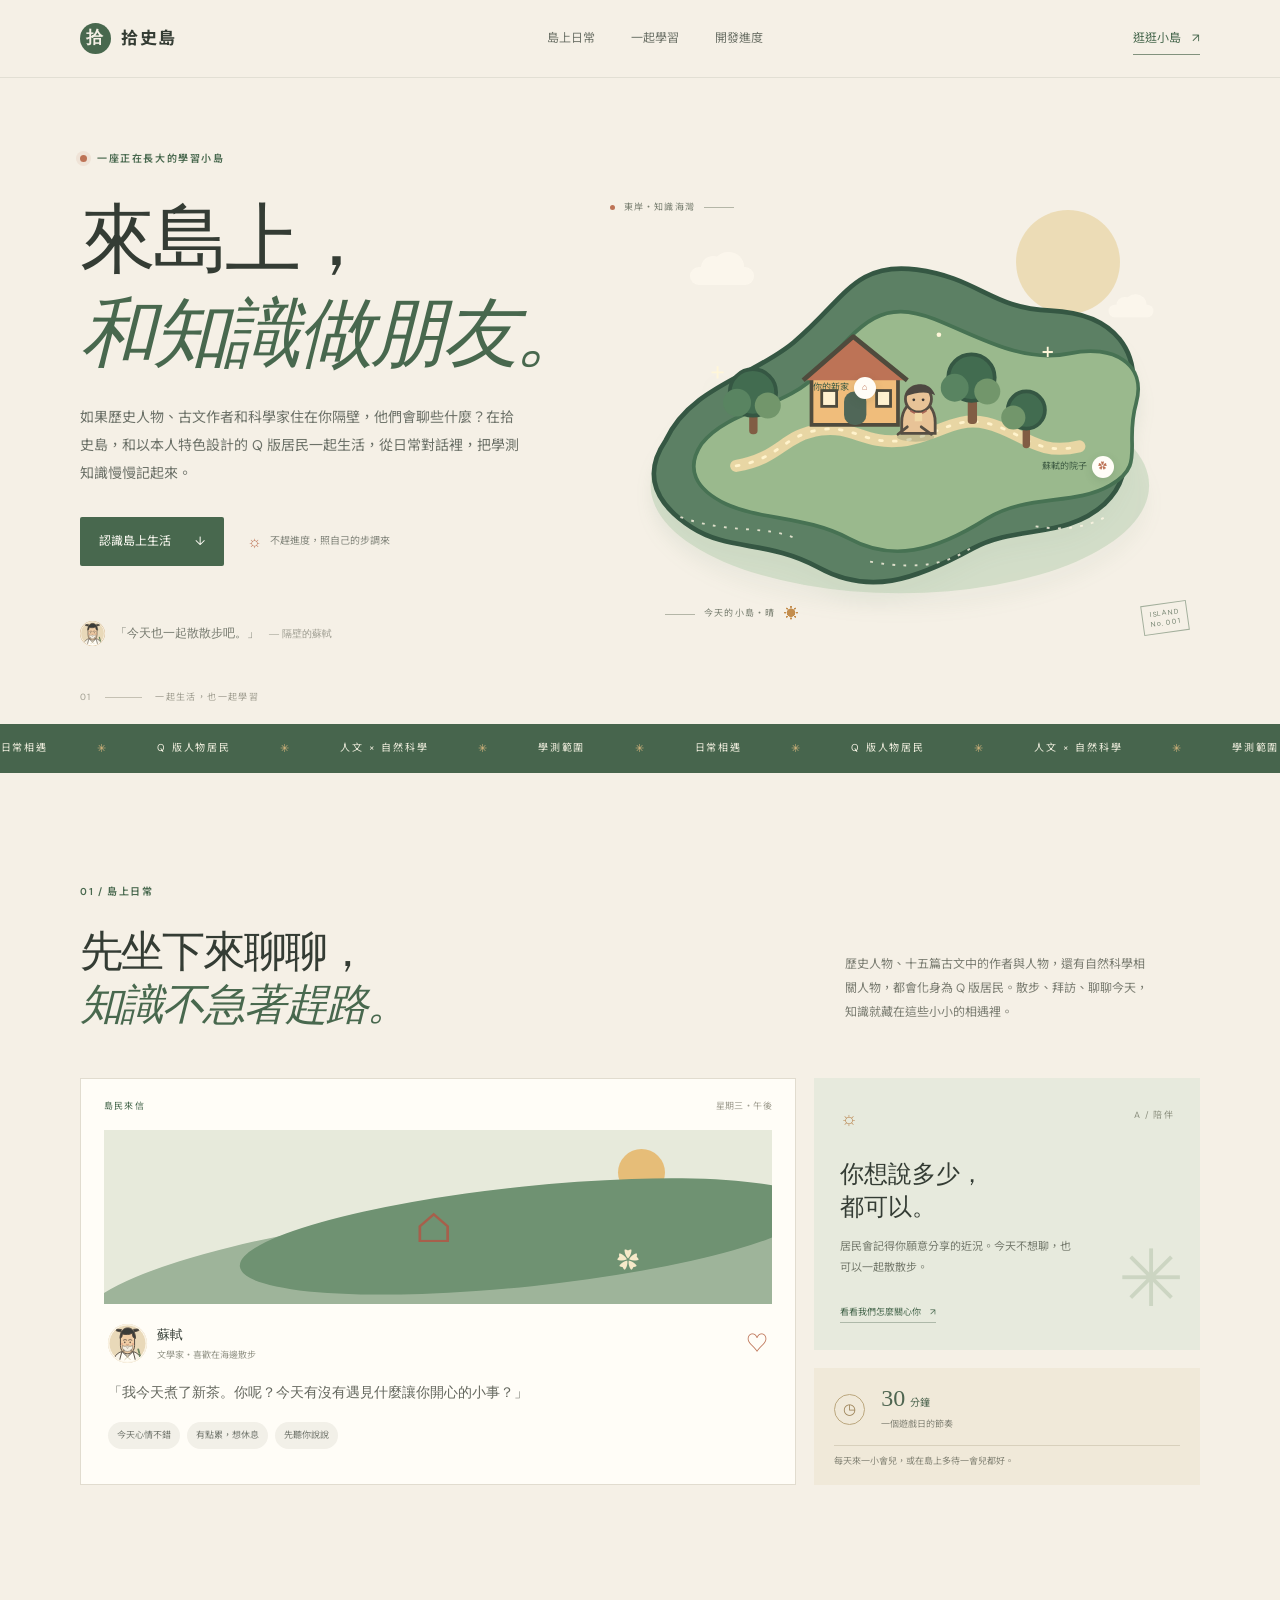
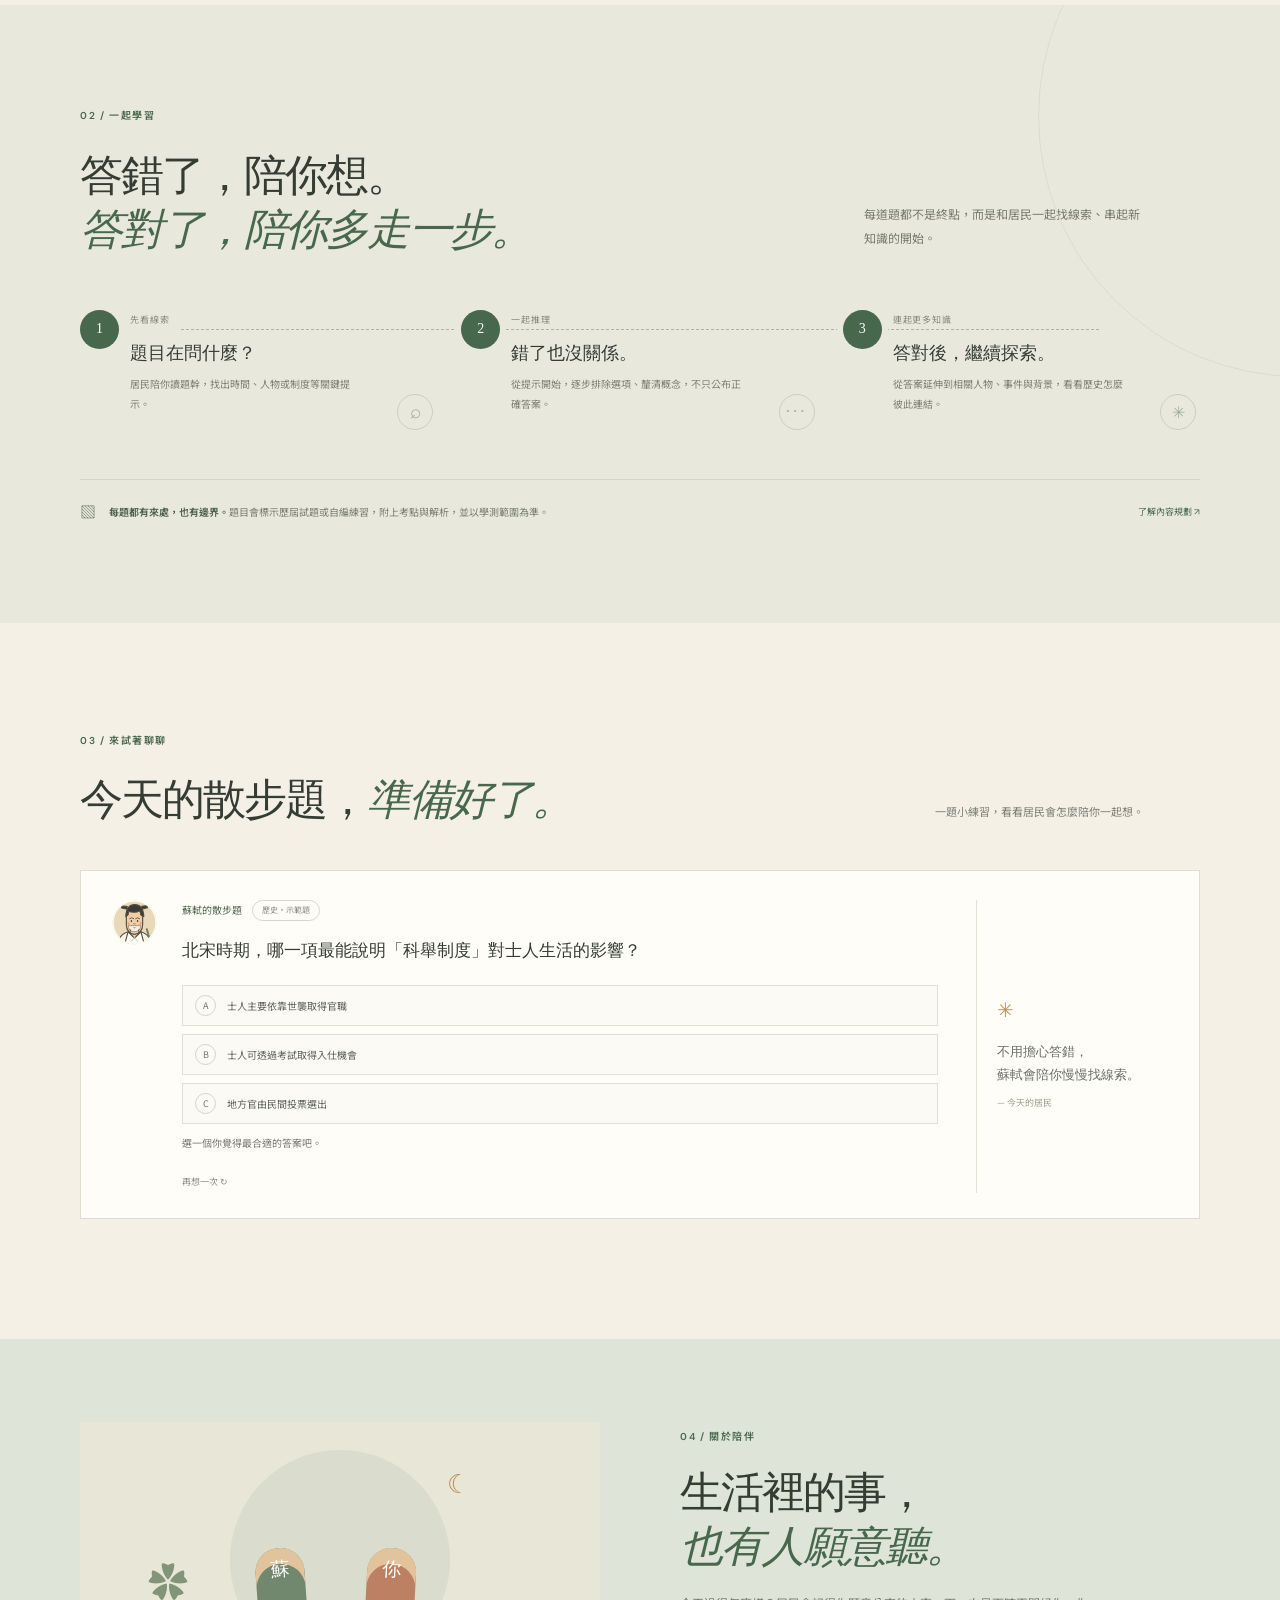
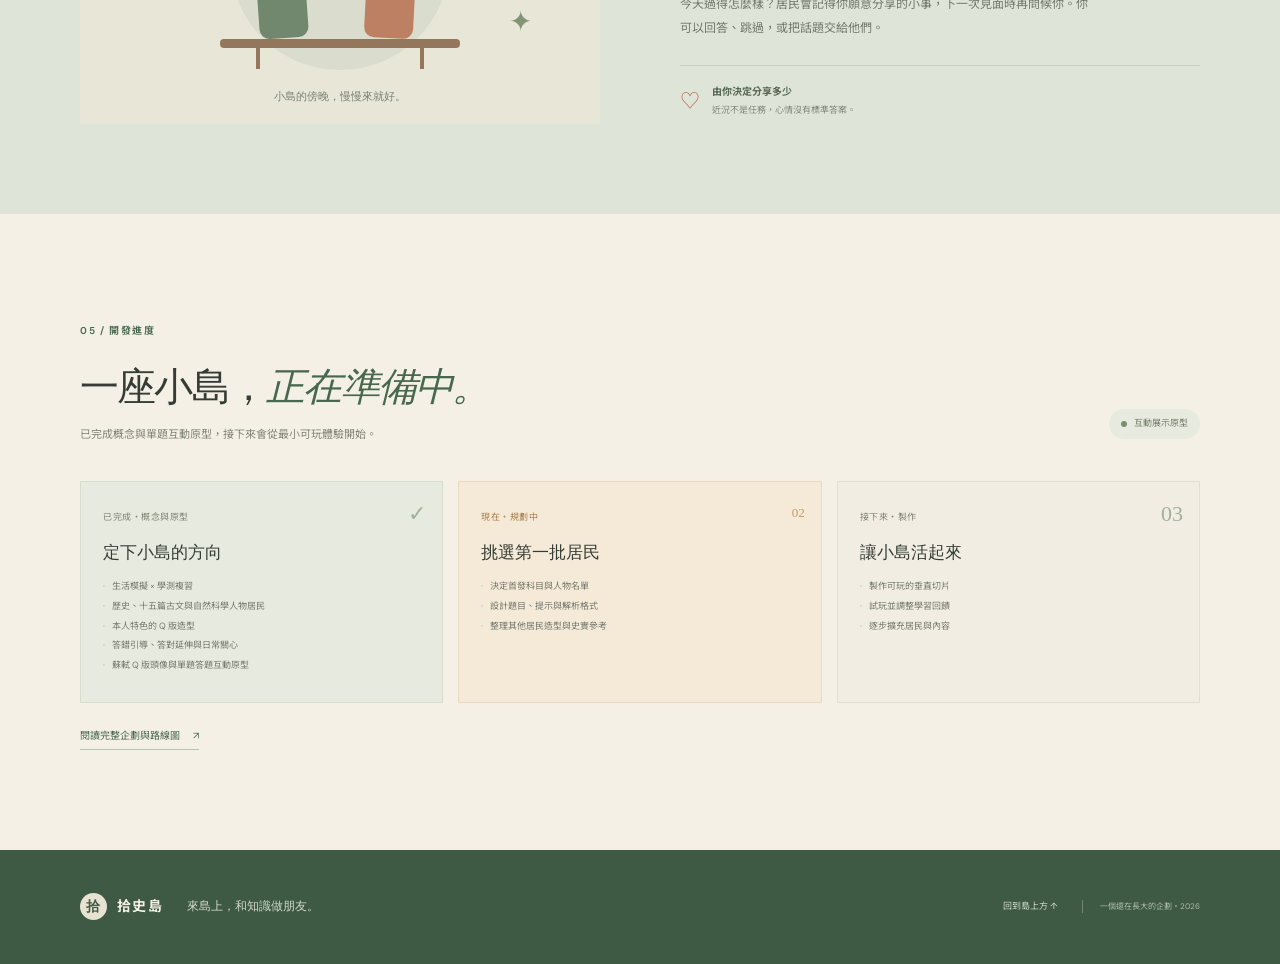
==== commit fb171c02: "Add a sourced Su Shi chibi portrait concept" ====
--- a/index.html
+++ b/index.html
@@ -30,7 +30,7 @@
           <h1>來島上，<br /><em>和知識做朋友。</em></h1>
           <p class="hero-lede">如果歷史人物、古文作者和科學家住在你隔壁，他們會聊些什麼？在拾史島，和以本人特色設計的 Q 版居民一起生活，從日常對話裡，把學測知識慢慢記起來。</p>
           <div class="hero-actions"><a class="button button-dark" href="#island">認識島上生活 <span aria-hidden="true">↓</span></a><span class="quiet-note"><span class="sun-icon">☼</span> 不趕進度，照自己的步調來</span></div>
-          <div class="hero-footnote"><span class="tiny-avatar">蘇</span><span>「今天也一起散散步吧。」</span><span class="footnote-name">— 隔壁的蘇軾</span></div>
+          <div class="hero-footnote"><span class="tiny-avatar"><img src="assets/su-shi-chibi.svg" alt="蘇軾的 Q 版造型提案" /></span><span>「今天也一起散散步吧。」</span><span class="footnote-name">— 隔壁的蘇軾</span></div>
         </div>
 
         <div class="island-art" aria-label="手繪風格的島嶼插畫">
@@ -63,7 +63,7 @@
         <div class="section-kicker">01 / 島上日常</div>
         <div class="section-heading"><h2>先坐下來聊聊，<br /><em>知識不急著趕路。</em></h2><p>歷史人物、十五篇古文中的作者與人物，還有自然科學相關人物，都會化身為 Q 版居民。散步、拜訪、聊聊今天，知識就藏在這些小小的相遇裡。</p></div>
         <div class="daily-grid">
-          <article class="day-card card-large"><div class="card-topline"><span>島民來信</span><span class="card-date">星期三・午後</span></div><div class="letter-art"><div class="letter-sun"></div><div class="letter-hills"></div><div class="letter-house">⌂</div><div class="letter-flower">✿</div></div><div class="card-content"><div class="resident-label"><span class="portrait portrait-su">蘇</span><span><strong>蘇軾</strong><small>文學家・喜歡在海邊散步</small></span><span class="heart-mark">♡</span></div><p>「我今天煮了新茶。你呢？今天有沒有遇見什麼讓你開心的小事？」</p><div class="reply-chips"><span>今天心情不錯</span><span>有點累，想休息</span><span>先聽你說說</span></div></div></article>
+          <article class="day-card card-large"><div class="card-topline"><span>島民來信</span><span class="card-date">星期三・午後</span></div><div class="letter-art"><div class="letter-sun"></div><div class="letter-hills"></div><div class="letter-house">⌂</div><div class="letter-flower">✿</div></div><div class="card-content"><div class="resident-label"><span class="portrait portrait-su"><img src="assets/su-shi-chibi.svg" alt="蘇軾的 Q 版造型提案" /></span><span><strong>蘇軾</strong><small>文學家・喜歡在海邊散步</small></span><span class="heart-mark">♡</span></div><p>「我今天煮了新茶。你呢？今天有沒有遇見什麼讓你開心的小事？」</p><div class="reply-chips"><span>今天心情不錯</span><span>有點累，想休息</span><span>先聽你說說</span></div></div></article>
           <article class="note-card"><span class="note-icon">☼</span><div class="note-number">A / 陪伴</div><h3>你想說多少，<br />都可以。</h3><p>居民會記得你願意分享的近況。今天不想聊，也可以一起散散步。</p><a href="#care" class="text-link">看看我們怎麼關心你 <span>↗</span></a><div class="note-decoration">✳</div></article>
           <article class="mini-stat"><span class="mini-stat-icon">◷</span><div><strong>30<span>分鐘</span></strong><p>一個遊戲日的節奏</p></div><span class="mini-stat-line"></span><small>每天來一小會兒，或在島上多待一會兒都好。</small></article>
         </div>
@@ -76,11 +76,11 @@
         </div>
       </section>
 
-      <section id="try" class="section-wrap try-section"><div class="section-kicker">03 / 來試著聊聊</div><div class="try-heading"><h2>今天的散步題，<em>準備好了。</em></h2><p>一題小練習，看看居民會怎麼陪你一起想。</p></div><div class="quiz-shell"><div class="quiz-avatar portrait-su">蘇</div><div class="quiz-main"><div class="quiz-meta"><span>蘇軾的散步題</span><span class="quiz-tag">歷史・示範題</span></div><p class="quiz-question">北宋時期，哪一項最能說明「科舉制度」對士人生活的影響？</p><div class="quiz-options" role="group" aria-label="選擇答案"><button class="quiz-option" data-answer="a"><span>A</span> 士人主要依靠世襲取得官職</button><button class="quiz-option" data-answer="b"><span>B</span> 士人可透過考試取得入仕機會</button><button class="quiz-option" data-answer="c"><span>C</span> 地方官由民間投票選出</button></div><div class="quiz-feedback" aria-live="polite">選一個你覺得最合適的答案吧。</div><button class="reset-quiz" type="button">再想一次 ↻</button></div><div class="quiz-aside"><span class="aside-sparkle">✳</span><p>不用擔心答錯，<br />蘇軾會陪你慢慢找線索。</p><span class="aside-sign">— 今天的居民</span></div></div></section>
+      <section id="try" class="section-wrap try-section"><div class="section-kicker">03 / 來試著聊聊</div><div class="try-heading"><h2>今天的散步題，<em>準備好了。</em></h2><p>一題小練習，看看居民會怎麼陪你一起想。</p></div><div class="quiz-shell"><div class="quiz-avatar portrait-su"><img src="assets/su-shi-chibi.svg" alt="蘇軾的 Q 版造型提案" /></div><div class="quiz-main"><div class="quiz-meta"><span>蘇軾的散步題</span><span class="quiz-tag">歷史・示範題</span></div><p class="quiz-question">北宋時期，哪一項最能說明「科舉制度」對士人生活的影響？</p><div class="quiz-options" role="group" aria-label="選擇答案"><button class="quiz-option" data-answer="a"><span>A</span> 士人主要依靠世襲取得官職</button><button class="quiz-option" data-answer="b"><span>B</span> 士人可透過考試取得入仕機會</button><button class="quiz-option" data-answer="c"><span>C</span> 地方官由民間投票選出</button></div><div class="quiz-feedback" aria-live="polite">選一個你覺得最合適的答案吧。</div><button class="reset-quiz" type="button">再想一次 ↻</button></div><div class="quiz-aside"><span class="aside-sparkle">✳</span><p>不用擔心答錯，<br />蘇軾會陪你慢慢找線索。</p><span class="aside-sign">— 今天的居民</span></div></div></section>
 
       <section id="care" class="care-section"><div class="section-wrap care-wrap"><div class="care-illustration"><div class="care-circle"></div><span class="care-moon">☾</span><div class="care-person person-one"><span>蘇</span></div><div class="care-person person-two"><span>你</span></div><div class="care-bench"></div><span class="care-leaf leaf-one">✿</span><span class="care-leaf leaf-two">✦</span><div class="care-caption">小島的傍晚，慢慢來就好。</div></div><div class="care-copy"><div class="section-kicker">04 / 關於陪伴</div><h2>生活裡的事，<br /><em>也有人願意聽。</em></h2><p>今天過得怎麼樣？居民會記得你願意分享的小事，下一次見面時再問候你。你可以回答、跳過，或把話題交給他們。</p><div class="care-promise"><span>♡</span><div><strong>由你決定分享多少</strong><small>近況不是任務，心情沒有標準答案。</small></div></div></div></div></section>
 
-      <section id="roadmap" class="section-wrap roadmap-section"><div class="section-kicker">05 / 開發進度</div><div class="roadmap-heading"><div><h2>一座小島，<em>正在準備中。</em></h2><p>已完成概念與單題互動原型，接下來會從最小可玩體驗開始。</p></div><span class="status-pill"><i></i> 互動展示原型</span></div><div class="roadmap-grid"><article class="roadmap-card done"><span class="roadmap-status">已完成・概念與原型</span><h3>定下小島的方向</h3><ul><li>生活模擬 × 學測複習</li><li>歷史、十五篇古文與自然科學人物居民</li><li>本人特色的 Q 版造型</li><li>答錯引導、答對延伸與日常關心</li><li>題目格式與單題答題互動原型</li></ul><span class="roadmap-check">✓</span></article><article class="roadmap-card current"><span class="roadmap-status">現在・規劃中</span><h3>挑選第一批居民</h3><ul><li>決定首發科目與人物名單</li><li>設計題目、提示與解析格式</li><li>整理人物造型與史實參考</li></ul><span class="roadmap-check">02</span></article><article class="roadmap-card"><span class="roadmap-status">接下來・製作</span><h3>讓小島活起來</h3><ul><li>製作可玩的垂直切片</li><li>試玩並調整學習回饋</li><li>逐步擴充居民與內容</li></ul><span class="roadmap-check">03</span></article></div><a class="plan-link" href="knowledge/plan.md">閱讀完整企劃與路線圖 <span>↗</span></a></section>
+      <section id="roadmap" class="section-wrap roadmap-section"><div class="section-kicker">05 / 開發進度</div><div class="roadmap-heading"><div><h2>一座小島，<em>正在準備中。</em></h2><p>已完成概念與單題互動原型，接下來會從最小可玩體驗開始。</p></div><span class="status-pill"><i></i> 互動展示原型</span></div><div class="roadmap-grid"><article class="roadmap-card done"><span class="roadmap-status">已完成・概念與原型</span><h3>定下小島的方向</h3><ul><li>生活模擬 × 學測複習</li><li>歷史、十五篇古文與自然科學人物居民</li><li>本人特色的 Q 版造型</li><li>答錯引導、答對延伸與日常關心</li><li>蘇軾 Q 版頭像與單題答題互動原型</li></ul><span class="roadmap-check">✓</span></article><article class="roadmap-card current"><span class="roadmap-status">現在・規劃中</span><h3>挑選第一批居民</h3><ul><li>決定首發科目與人物名單</li><li>設計題目、提示與解析格式</li><li>整理其他居民造型與史實參考</li></ul><span class="roadmap-check">02</span></article><article class="roadmap-card"><span class="roadmap-status">接下來・製作</span><h3>讓小島活起來</h3><ul><li>製作可玩的垂直切片</li><li>試玩並調整學習回饋</li><li>逐步擴充居民與內容</li></ul><span class="roadmap-check">03</span></article></div><a class="plan-link" href="knowledge/plan.md">閱讀完整企劃與路線圖 <span>↗</span></a></section>
     </main>
 
     <footer class="footer"><div class="section-wrap footer-inner"><a class="brand footer-brand" href="#top"><span class="brand-mark">拾</span><span>拾史島</span></a><p>來島上，和知識做朋友。</p><a href="#top" class="back-top">回到島上方 ↑</a><span class="footer-small">一個還在長大的企劃・2026</span></div></footer>
--- a/styles.css
+++ b/styles.css
@@ -1 +1,3 @@
 :root{--paper:#f5f0e6;--paper-deep:#e9e2d4;--ink:#343c34;--muted:#777c70;--green:#48684e;--green-dark:#354d3b;--green-soft:#dce6d8;--rust:#bd7356;--gold:#d7ad71;--line:#d9d3c5;--white:#fffdf7;--serif:Georgia,"Noto Serif TC",serif}*{box-sizing:border-box}html{scroll-behavior:smooth}body{margin:0;background:var(--paper);color:var(--ink);font-family:"DM Sans","Noto Sans TC",sans-serif;font-size:15px;line-height:1.7}a{color:inherit;text-decoration:none}.section-wrap{width:min(1120px,calc(100% - 72px));margin-inline:auto}.topbar{height:78px;padding:0 max(36px,calc((100vw - 1120px)/2));display:flex;align-items:center;justify-content:space-between;border-bottom:1px solid rgba(90,99,80,.12);position:relative;z-index:2}.brand{display:inline-flex;align-items:center;gap:10px;font-size:17px;font-weight:700;letter-spacing:.1em}.brand-mark{display:grid;place-items:center;width:31px;height:31px;background:var(--green);color:var(--paper);border-radius:50%;font-family:var(--serif);font-size:17px}.topbar nav{display:flex;gap:36px;font-size:12px;color:#6d7268}.topbar nav a:hover,.text-link:hover{color:var(--rust)}.nav-cta{font-size:12px;color:var(--green);border-bottom:1px solid #82927e;padding:6px 0}.nav-cta span{padding-left:8px}.hero{min-height:600px;padding:72px 0 65px;display:grid;grid-template-columns:.92fr 1.08fr;align-items:center;position:relative}.hero-copy{padding-bottom:13px;position:relative;z-index:1}.eyebrow,.section-kicker{font-size:10px;letter-spacing:.16em;text-transform:uppercase;color:var(--green);font-weight:600}.eyebrow{display:flex;align-items:center;gap:10px;margin-bottom:25px}.eyebrow-dot{width:7px;height:7px;background:var(--rust);border-radius:50%;box-shadow:0 0 0 4px #bd73561b}.hero h1,.section-heading h2,.learn-heading h2,.try-heading h2,.care-copy h2,.roadmap-heading h2{font-family:var(--serif);font-weight:500;line-height:1.24;letter-spacing:-.045em}.hero h1{font-size:clamp(48px,6.2vw,76px);margin:0 0 23px}.hero h1 em,.section-heading h2 em,.learn-heading h2 em,.try-heading h2 em,.care-copy h2 em,.roadmap-heading h2 em{font-weight:400;color:var(--green);font-style:italic}.hero-lede{max-width:440px;color:#6c7168;line-height:2;font-size:14px;margin:0 0 30px}.hero-actions{display:flex;align-items:center;gap:23px}.button{display:inline-flex;align-items:center;gap:24px;border-radius:2px;padding:14px 19px;font-size:12px}.button-dark{background:var(--green);color:#fffdf6}.button-dark:hover{background:var(--green-dark)}.quiet-note{color:#83867c;font-size:10px}.sun-icon{font-size:16px;color:var(--rust);vertical-align:middle;padding-right:5px}.hero-footnote{margin-top:55px;display:flex;align-items:center;gap:10px;font-family:var(--serif);font-size:12px;color:#74786d}.tiny-avatar,.portrait{display:grid;place-items:center;flex:none;border-radius:50%;font-family:var(--serif)}.tiny-avatar{width:25px;height:25px;background:#d2b085;color:#fff;font-size:12px}.footnote-name{color:#9b9a8e;font-size:10px}.island-art{height:465px;position:relative;margin-left:-10px}.island-svg{width:100%;height:100%;overflow:visible;position:absolute;inset:0;filter:drop-shadow(0 17px 8px #587d5b18)}.sun-disc{position:absolute;width:104px;height:104px;right:13%;top:38px;border-radius:50%;background:#ebd8ad;opacity:.82}.cloud{position:absolute;width:64px;height:18px;background:#fffaf0;border-radius:20px;opacity:.68}.cloud:before,.cloud:after{content:"";position:absolute;background:inherit;border-radius:50%}.cloud:before{width:24px;height:24px;left:11px;top:-11px}.cloud:after{width:31px;height:29px;right:10px;top:-15px}.cloud-one{top:95px;left:17%}.cloud-two{top:130px;right:6%;transform:scale(.7)}.art-label{position:absolute;z-index:1;color:#797f71;font-size:9px;letter-spacing:.13em;display:flex;align-items:center;gap:9px}.label-top{top:28px;left:4%}.label-bottom{bottom:11px;left:13%}.label-line{width:30px;height:1px;background:#b4b6a7}.label-dot{width:5px;height:5px;border-radius:50%;background:var(--rust)}.weather-icon{font-size:14px;color:#c38d4d}.map-pin{position:absolute;z-index:1;display:flex;align-items:center;gap:5px;color:#405d45;font-size:9px}.map-pin i{display:grid;place-items:center;width:22px;height:22px;border-radius:50%;background:var(--white);box-shadow:0 3px 10px #334f3522;color:var(--rust);font-style:normal}.pin-one{left:37%;top:44%}.pin-two{right:14%;top:61%}.art-stamp{position:absolute;bottom:4px;right:2%;border:1px solid #a3af9c;color:#72816e;font-size:7px;line-height:1.4;padding:4px 7px;letter-spacing:.12em;transform:rotate(-8deg)}.hero-index{position:absolute;left:0;bottom:19px;color:#a09e91;letter-spacing:.15em;font-size:9px}.hero-index span{display:inline-block;width:37px;height:1px;background:#c5c1b3;vertical-align:middle;margin:0 10px}.ticker{overflow:hidden;background:#47654d;color:#f1efdf;height:49px;display:flex;align-items:center}.ticker-track{display:flex;justify-content:space-around;gap:48px;white-space:nowrap;width:100%;font-size:10px;letter-spacing:.18em}.ticker b{font-size:11px;color:#d8b67d;font-weight:400}.daily-section{padding-top:110px;padding-bottom:120px}.section-heading{display:flex;align-items:flex-end;justify-content:space-between;margin:25px 0 47px}.section-heading h2,.learn-heading h2,.try-heading h2,.care-copy h2,.roadmap-heading h2{font-size:43px;margin:0}.section-heading>p{max-width:310px;margin:0 4% 7px 25px;color:#7b7d72;font-size:12px;line-height:2}.daily-grid{display:grid;grid-template-columns:1.3fr .7fr;grid-template-rows:auto auto;gap:18px}.day-card{background:var(--white);border:1px solid #e1dccf;padding:20px 23px 22px;grid-row:span 2;position:relative}.card-topline{display:flex;justify-content:space-between;color:var(--green);font-size:9px;letter-spacing:.13em}.card-date{color:#a09e91;letter-spacing:.05em}.letter-art{height:174px;background:#e7eadb;position:relative;overflow:hidden;margin:15px 0 20px}.letter-sun{position:absolute;right:16%;top:19px;width:47px;height:47px;background:#e6bd78;border-radius:50%}.letter-hills{position:absolute;left:-4%;right:-4%;bottom:-56px;height:147px;background:#9eb49a;border-radius:50% 46% 0 0;transform:rotate(-6deg)}.letter-hills:after{content:"";position:absolute;background:#6f9272;width:80%;height:100px;right:-3%;top:-17px;border-radius:50%}.letter-house{position:absolute;z-index:1;left:47%;bottom:35px;font-size:52px;color:#a75f4b;transform:scaleX(1.3)}.letter-flower{position:absolute;z-index:1;right:20%;bottom:24px;color:#f7e9c9;font-size:22px}.card-content{padding:0 4px}.resident-label{display:flex;align-items:center;gap:10px}.portrait{width:39px;height:39px;font-size:16px;background:#d3b589;color:#fffdf5;box-shadow:inset 0 0 0 2px #fffdf5}.resident-label strong,.resident-label small{display:block}.resident-label strong{font-family:var(--serif);font-size:13px;font-weight:500}.resident-label small{font-size:9px;color:#949588;margin-top:2px}.heart-mark{margin-left:auto;color:#bd7356;font-size:22px}.card-content>p{font-family:var(--serif);font-size:14px;line-height:1.9;color:#64675e;margin:17px 0 15px}.reply-chips{display:flex;gap:7px;flex-wrap:wrap}.reply-chips span{padding:6px 9px;background:#f2f0e8;border-radius:20px;color:#73776e;font-size:9px}.note-card{background:#e7eadd;padding:25px 26px 27px;position:relative;overflow:hidden;min-height:255px}.note-icon{font-size:19px;color:#ba8751}.note-number{font-size:9px;letter-spacing:.14em;color:#8c907f;float:right;margin-top:5px}.note-card h3{font:500 24px/1.4 var(--serif);margin:22px 0 11px}.note-card p{font-size:11px;line-height:1.9;color:#757a6d;max-width:235px;margin:0 0 20px}.text-link{font-size:9px;color:var(--green);border-bottom:1px solid #aeb9a9;padding-bottom:4px}.text-link span{margin-left:7px}.note-decoration{position:absolute;right:16px;bottom:3px;font-size:79px;color:#ccd5c2;font-family:var(--serif)}.mini-stat{padding:17px 20px 16px;background:#f0e9d9;display:grid;grid-template-columns:35px 1fr;align-items:center;column-gap:12px;position:relative}.mini-stat-icon{width:31px;height:31px;display:grid;place-items:center;border-radius:50%;border:1px solid #bba77e;color:#9b8257}.mini-stat strong{font:500 24px var(--serif);color:#4e6550}.mini-stat strong span{font:400 10px "Noto Sans TC",sans-serif;margin-left:5px}.mini-stat p{font-size:9px;color:#858578;margin:2px 0}.mini-stat-line{grid-column:1/3;height:1px;background:#d8d0bc;margin:11px 0 8px}.mini-stat small{grid-column:1/3;color:#848476;font-size:9px}.learn-section{background:#e9e8dc;padding:102px 0 97px;position:relative;overflow:hidden}.learn-section:before{content:"";position:absolute;width:520px;height:520px;border:1px solid #daddcd;border-radius:50%;right:-280px;top:-150px}.learn-heading{display:flex;align-items:flex-end;justify-content:space-between;margin:25px 0 54px}.learn-heading>p{max-width:280px;margin:0 5% 5px 30px;color:#787c70;font-size:12px;line-height:2}.learning-path{display:grid;grid-template-columns:repeat(3,1fr);position:relative;gap:24px}.path-line{position:absolute;left:9%;right:9%;top:19px;border-top:1px dashed #aeb5a4}.path-step{position:relative;padding:0 17px 10px 0;display:grid;grid-template-columns:40px 1fr;gap:10px}.step-count{width:39px;height:39px;background:var(--green);color:#fff;border-radius:50%;display:grid;place-items:center;font:14px var(--serif);box-shadow:0 0 0 6px #e9e8dc;z-index:1}.step-copy span{display:block;font-size:9px;color:#888c7b;letter-spacing:.1em;margin:3px 0 13px}.step-copy h3{font:500 18px var(--serif);margin:0 0 10px}.step-copy p{font-size:10px;color:#7d8074;line-height:1.95;max-width:230px;margin:0}.step-doodle{position:absolute;right:4px;bottom:-6px;width:36px;height:36px;color:#a0ad97;display:grid;place-items:center;border:1px solid #c8d0c0;border-radius:50%;font:19px var(--serif)}.doodle-thought{font-size:17px;letter-spacing:3px}.doodle-star{font-size:16px}.scope-note{margin-top:55px;border-top:1px solid #d4d7c7;padding:19px 0 0;display:flex;align-items:center;gap:13px}.scope-note>span{color:#72836f;font-size:16px}.scope-note p{flex:1;margin:0;color:#797e72;font-size:10px}.scope-note p strong{color:#4d604f;font-weight:600}.scope-note>a{font-size:9px;color:var(--green);white-space:nowrap}.try-section{padding-top:109px;padding-bottom:120px}.try-heading{display:flex;justify-content:space-between;align-items:flex-end;margin:24px 0 43px}.try-heading>p{font-size:11px;color:#7e8176;margin:0 5% 5px 20px}.quiz-shell{display:grid;grid-template-columns:54px 1fr 192px;gap:16px;background:var(--white);border:1px solid #e1dccf;padding:29px 31px 25px;position:relative}.quiz-avatar{width:45px;height:45px}.quiz-main{padding-right:22px}.quiz-meta{display:flex;align-items:center;gap:10px;color:#536a53;font-size:10px}.quiz-tag{border:1px solid #d8d8c9;color:#8a8d80;border-radius:20px;padding:3px 9px;font-size:8px}.quiz-question{font:500 17px/1.8 var(--serif);margin:15px 0 18px}.quiz-options{display:grid;grid-template-columns:1fr;gap:8px}.quiz-option{display:flex;align-items:center;gap:11px;text-align:left;border:1px solid #e2dfd4;background:#fbfaf5;color:#60655b;font:10px "Noto Sans TC",sans-serif;padding:9px 12px;cursor:pointer;transition:background .2s,border-color .2s}.quiz-option:hover{border-color:#91a18e;background:#f5f6ef}.quiz-option>span{display:grid;place-items:center;width:21px;height:21px;border:1px solid #d5d4c9;border-radius:50%;font-size:9px;color:#747a6c}.quiz-option.correct{border-color:#6e9272;background:#edf3ea}.quiz-option.correct>span{background:#6e9272;color:white;border-color:#6e9272}.quiz-option.incorrect{border-color:#c88970;background:#fbefea}.quiz-option.incorrect>span{background:#c88970;color:white;border-color:#c88970}.quiz-feedback{min-height:44px;padding:11px 0 3px;color:#777c71;font-size:10px;line-height:1.8}.quiz-feedback.is-correct{color:#4e7755}.quiz-feedback.is-incorrect{color:#a4614c}.reset-quiz{border:0;background:none;color:#8c8d80;font:9px "Noto Sans TC",sans-serif;padding:4px 0;cursor:pointer}.reset-quiz:hover{color:var(--green)}.quiz-aside{border-left:1px solid #e6e1d6;padding:11px 0 0 20px;display:flex;flex-direction:column;justify-content:center}.aside-sparkle{font-size:20px;color:#bd9560}.quiz-aside p{font:13px/1.8 var(--serif);color:#6a7065;margin:13px 0 10px}.aside-sign{font-size:9px;color:#a1a092}.care-section{background:#dee4d7;padding:83px 0 90px}.care-wrap{display:grid;grid-template-columns:1fr 1fr;align-items:center;gap:80px}.care-illustration{height:302px;background:#e8e6d6;position:relative;overflow:hidden}.care-circle{position:absolute;width:220px;height:220px;top:28px;left:calc(50% - 110px);border-radius:50%;background:#dadcce}.care-moon{position:absolute;top:40px;right:25%;font-size:26px;color:#c08e58}.care-bench{position:absolute;z-index:2;bottom:76px;left:27%;width:46%;height:9px;background:#94765d;border-radius:4px}.care-bench:after{content:"";position:absolute;left:15%;right:15%;top:8px;height:22px;border-left:4px solid #94765d;border-right:4px solid #94765d}.care-person{position:absolute;z-index:2;bottom:86px;width:49px;height:90px;border-radius:24px 24px 10px 10px;background:#71876e;text-align:center;padding-top:8px;color:#fff;font:19px var(--serif);box-shadow:inset 0 16px #e2c49c}.person-one{left:34%;transform:rotate(-4deg)}.person-two{left:55%;background:#bd8062;transform:rotate(3deg)}.care-leaf{position:absolute;color:#829579}.leaf-one{left:13%;top:42%;font-size:40px}.leaf-two{right:13%;bottom:26%;font-size:28px}.care-caption{position:absolute;bottom:20px;left:0;right:0;text-align:center;font:11px var(--serif);color:#788175}.care-copy h2{margin:21px 0 19px}.care-copy>p{font-size:12px;line-height:2;color:#74796e;max-width:410px}.care-promise{display:flex;gap:12px;align-items:center;border-top:1px solid #c9d1c4;margin-top:25px;padding-top:17px}.care-promise>span{font-size:20px;color:var(--rust)}.care-promise strong,.care-promise small{display:block}.care-promise strong{font-size:10px;color:#576857}.care-promise small{font-size:9px;color:#848a7d;margin-top:3px}.roadmap-section{padding-top:108px;padding-bottom:100px}.roadmap-heading{display:flex;align-items:flex-end;justify-content:space-between;margin:24px 0 37px}.roadmap-heading h2{font-size:39px}.roadmap-heading p{margin:13px 0 0;color:#828478;font-size:11px}.status-pill{display:flex;align-items:center;gap:7px;color:#747e6c;background:#e7eadf;border-radius:30px;padding:7px 12px;font-size:9px;margin-bottom:5px}.status-pill i{width:6px;height:6px;border-radius:50%;background:#78916d}.roadmap-grid{display:grid;grid-template-columns:repeat(3,1fr);gap:15px}.roadmap-card{min-height:222px;position:relative;padding:21px 22px;background:#f1ede3;border:1px solid #e4dfd3}.roadmap-card.done{background:#e7eadf;border-color:#d7dece}.roadmap-card.current{background:#f5ead8;border-color:#eadbc0}.roadmap-status{font-size:9px;color:#83887a;letter-spacing:.06em}.roadmap-card.current .roadmap-status{color:#ab8051}.roadmap-card h3{font:500 17px var(--serif);margin:13px 0 13px}.roadmap-card ul{list-style:none;margin:0;padding:0;color:#777b70;font-size:9px;line-height:2.2}.roadmap-card li:before{content:"·";padding-right:7px;color:#9ca18f}.roadmap-check{position:absolute;top:13px;right:16px;color:#a1b19a;font-size:22px;font-family:var(--serif)}.roadmap-card.current .roadmap-check{font-size:13px;color:#c49a61;top:20px}.plan-link{display:inline-block;margin-top:24px;color:var(--green);font-size:10px;border-bottom:1px solid #b9c3b4;padding-bottom:5px}.plan-link span{padding-left:10px}.footer{background:#3e5944;color:#f3f0e5}.footer-inner{min-height:114px;display:flex;align-items:center;gap:24px}.footer-brand{font-size:14px}.footer-brand .brand-mark{background:#e7e2d1;color:#425a46;width:27px;height:27px;font-size:14px}.footer-inner>p{font:12px var(--serif);color:#d1d9cc}.back-top{margin-left:auto;font-size:9px;color:#d2dacb}.footer-small{font-size:8px;color:#aebda9;border-left:1px solid #718470;padding-left:17px}@media(max-width:800px){.section-wrap{width:min(100% - 42px,620px)}.topbar{padding:0 21px;height:68px}.topbar nav{gap:16px}.topbar nav a{font-size:10px}.nav-cta{display:none}.hero{grid-template-columns:1fr;padding:63px 0 44px;min-height:0}.hero-copy{padding:0}.hero h1{font-size:60px}.hero-lede{max-width:520px}.hero-footnote{margin-top:34px}.island-art{height:min(76vw,420px);margin:15px -8px 0}.hero-index{bottom:6px}.daily-section,.try-section{padding-top:80px;padding-bottom:82px}.section-heading,.learn-heading,.try-heading{display:block}.section-heading>p,.learn-heading>p,.try-heading>p{margin:16px 0 0;max-width:470px}.section-heading h2,.learn-heading h2,.try-heading h2,.care-copy h2{font-size:37px}.daily-grid{grid-template-columns:1fr 1fr}.day-card{grid-row:auto;grid-column:1/3}.letter-art{height:155px}.note-card{min-height:240px}.mini-stat{display:flex;flex-wrap:wrap;gap:10px}.mini-stat-line{flex-basis:100%;margin:5px 0}.mini-stat small{flex-basis:100%}.learn-section{padding:78px 0}.learning-path{gap:10px}.path-step{grid-template-columns:35px 1fr;gap:8px;padding-right:5px}.step-count{width:34px;height:34px}.step-copy h3{font-size:15px}.step-copy p{font-size:9px}.path-line{top:16px}.step-doodle{display:none}.scope-note{align-items:flex-start;flex-wrap:wrap}.scope-note p{flex-basis:calc(100% - 38px)}.scope-note>a{margin-left:33px}.quiz-shell{grid-template-columns:45px 1fr;gap:11px;padding:23px 19px}.quiz-aside{grid-column:2;border-left:0;border-top:1px solid #e6e1d6;padding:13px 0 0;display:block}.quiz-aside p{display:inline-block;margin:0 9px;font-size:11px}.aside-sign{display:inline-block}.quiz-main{padding:0}.care-wrap{grid-template-columns:1fr;gap:35px}.care-illustration{order:2;height:270px}.care-copy{order:1}.care-copy>p{max-width:560px}.roadmap-heading{align-items:flex-start;gap:10px}.roadmap-heading h2{font-size:34px}.roadmap-grid{grid-template-columns:1fr;gap:10px}.roadmap-card{min-height:180px}.footer-inner{flex-wrap:wrap;gap:11px 17px;padding:24px 0}.footer-inner>p{margin-right:auto}.back-top{margin-left:0}.footer-small{border-left:0;padding-left:0;flex-basis:100%}}@media(max-width:480px){.section-wrap{width:calc(100% - 34px)}.topbar{padding:0 17px}.topbar nav{gap:12px}.topbar nav a{font-size:9px}.brand{font-size:15px}.brand-mark{width:27px;height:27px}.hero h1{font-size:51px}.hero-lede{font-size:12px}.hero-actions{gap:14px;align-items:flex-start;flex-direction:column}.hero-footnote{font-size:10px;flex-wrap:wrap;gap:7px}.island-art{height:310px;margin-top:5px}.map-pin{font-size:7px}.map-pin i{width:18px;height:18px}.art-label{font-size:7px}.ticker-track{gap:23px;font-size:8px}.daily-section,.try-section{padding-top:66px;padding-bottom:69px}.section-heading h2,.learn-heading h2,.try-heading h2,.care-copy h2{font-size:31px}.section-heading{margin:21px 0 30px}.daily-grid{display:flex;flex-direction:column}.day-card{padding:17px}.letter-art{height:135px}.note-card{min-height:220px}.mini-stat{min-height:110px}.learn-section{padding:65px 0}.learn-heading{margin:20px 0 39px}.learning-path{grid-template-columns:1fr;gap:27px}.path-line{top:18px;bottom:42px;left:17px;right:auto;border-top:0;border-left:1px dashed #aeb5a4}.path-step{grid-template-columns:39px 1fr;padding:0;gap:13px}.step-count{width:36px;height:36px}.step-copy span{margin:1px 0 7px}.step-copy p{font-size:10px;max-width:340px}.step-copy h3{margin-bottom:5px}.step-doodle{display:grid;right:7px;bottom:5px;width:29px;height:29px}.scope-note{margin-top:38px}.quiz-shell{grid-template-columns:1fr;padding:19px 16px}.quiz-avatar{width:39px;height:39px}.quiz-main{grid-column:1}.quiz-meta{margin-top:5px}.quiz-question{font-size:15px}.quiz-aside{grid-column:1}.quiz-aside p{margin-left:0}.care-section{padding:64px 0}.care-illustration{height:230px}.roadmap-section{padding-top:69px;padding-bottom:72px}.roadmap-heading{display:block}.status-pill{display:inline-flex;margin-top:15px}.roadmap-heading h2{font-size:30px}.footer-inner{align-items:center}.footer-brand{flex-basis:100%}.footer-inner>p{font-size:10px}}
+
+.portrait-su img,.tiny-avatar img{display:block;width:100%;height:100%;object-fit:cover;border-radius:50%}
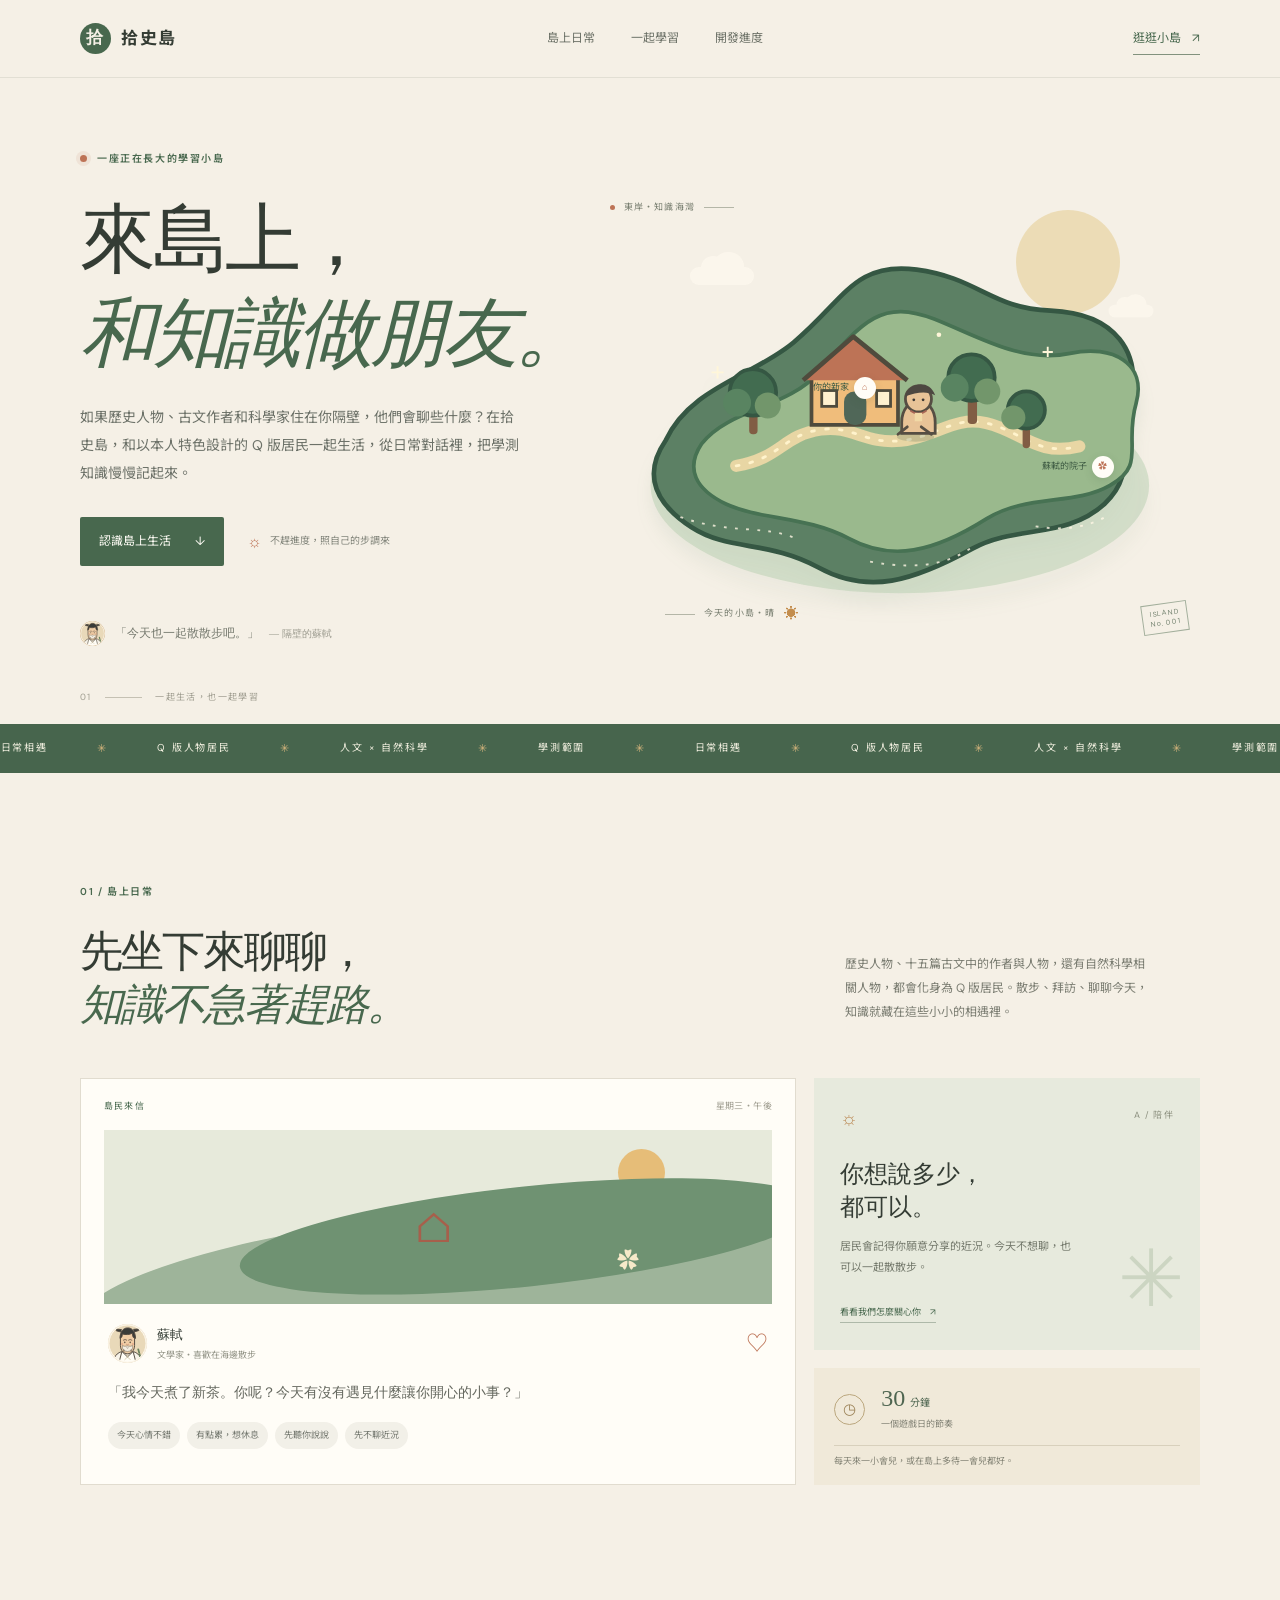
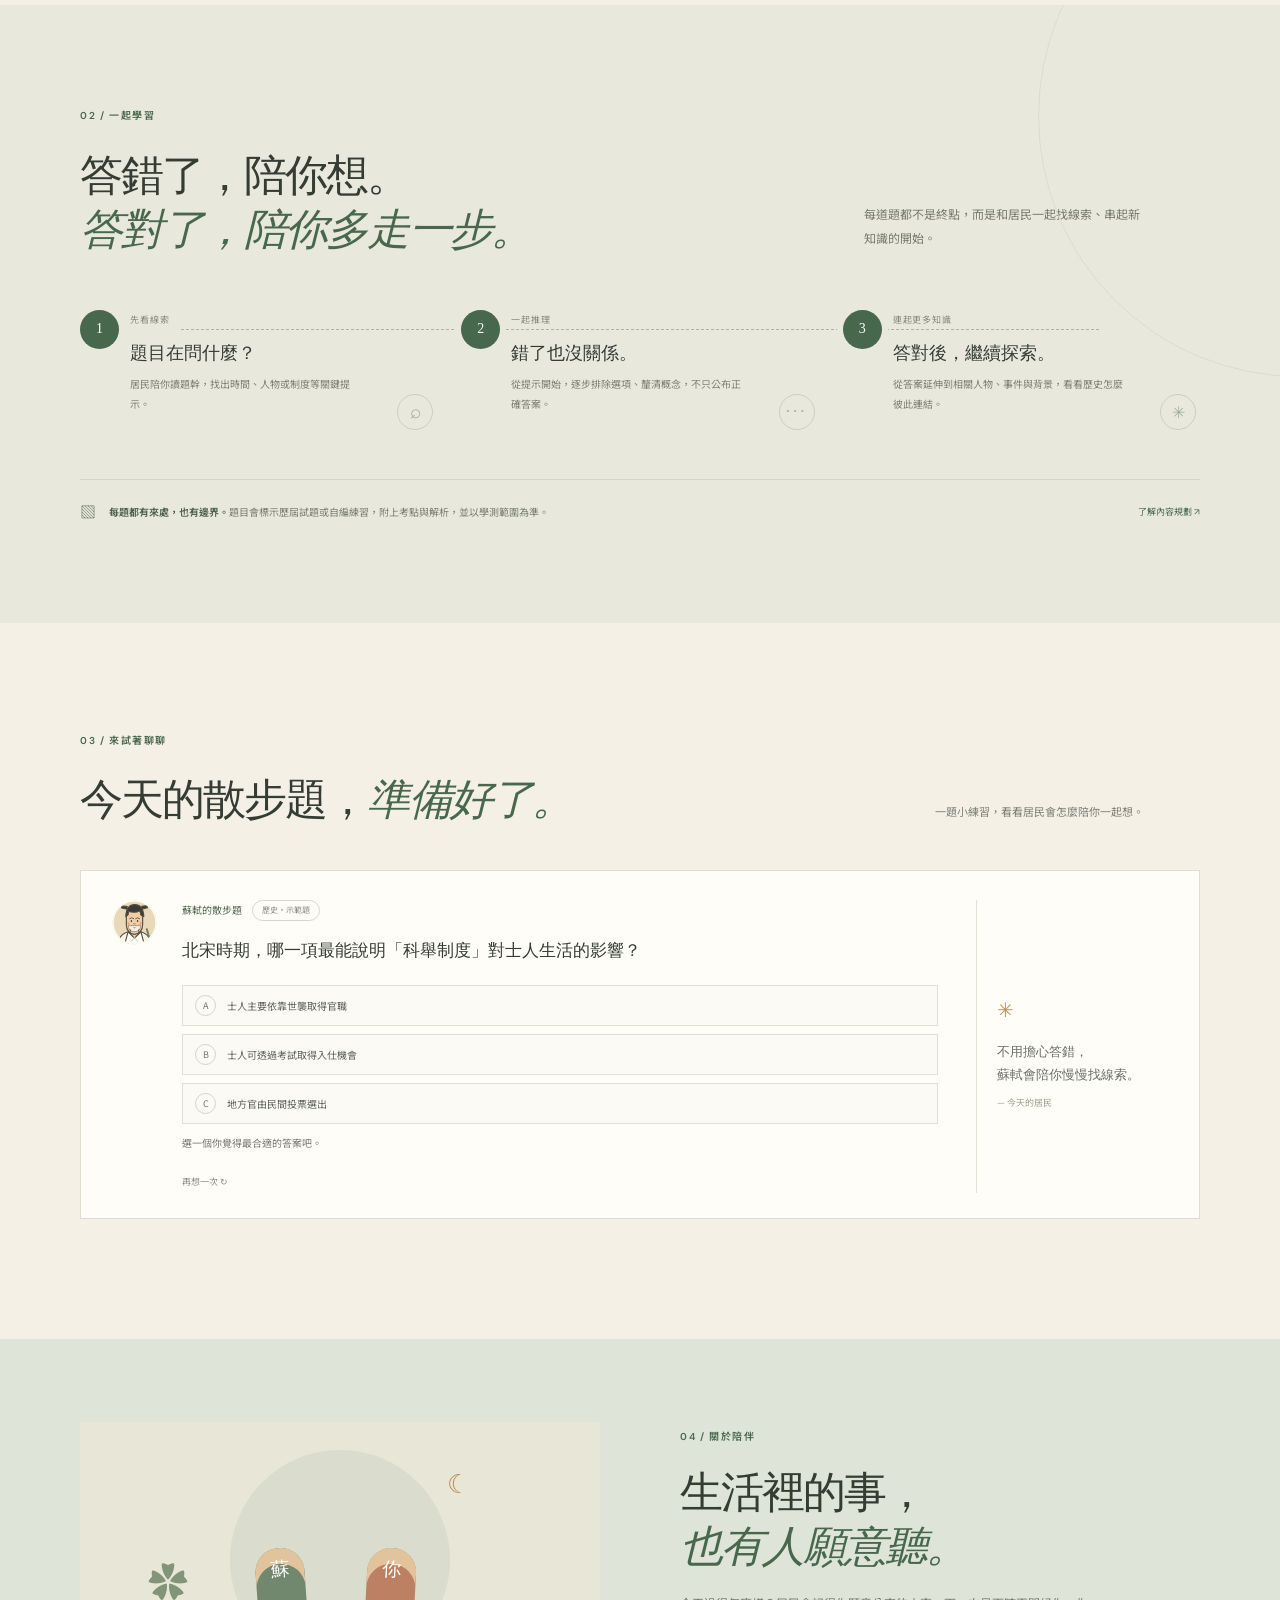
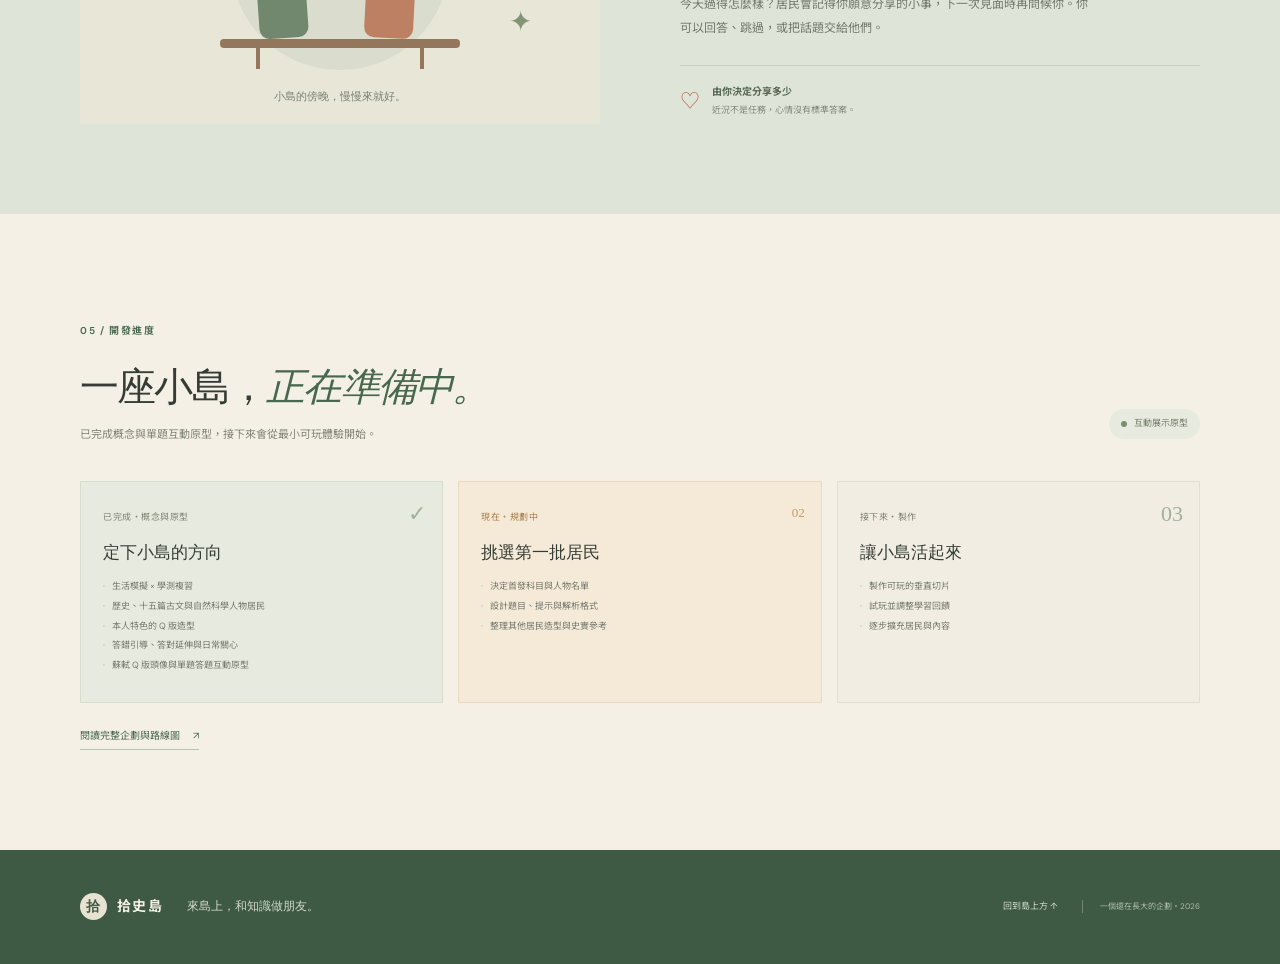
==== commit fa8f7063: "Make resident check-ins interactive and skippable" ====
--- a/index.html
+++ b/index.html
@@ -63,7 +63,7 @@
         <div class="section-kicker">01 / 島上日常</div>
         <div class="section-heading"><h2>先坐下來聊聊，<br /><em>知識不急著趕路。</em></h2><p>歷史人物、十五篇古文中的作者與人物，還有自然科學相關人物，都會化身為 Q 版居民。散步、拜訪、聊聊今天，知識就藏在這些小小的相遇裡。</p></div>
         <div class="daily-grid">
-          <article class="day-card card-large"><div class="card-topline"><span>島民來信</span><span class="card-date">星期三・午後</span></div><div class="letter-art"><div class="letter-sun"></div><div class="letter-hills"></div><div class="letter-house">⌂</div><div class="letter-flower">✿</div></div><div class="card-content"><div class="resident-label"><span class="portrait portrait-su"><img src="assets/su-shi-chibi.svg" alt="蘇軾的 Q 版造型提案" /></span><span><strong>蘇軾</strong><small>文學家・喜歡在海邊散步</small></span><span class="heart-mark">♡</span></div><p>「我今天煮了新茶。你呢？今天有沒有遇見什麼讓你開心的小事？」</p><div class="reply-chips"><span>今天心情不錯</span><span>有點累，想休息</span><span>先聽你說說</span></div></div></article>
+          <article class="day-card card-large"><div class="card-topline"><span>島民來信</span><span class="card-date">星期三・午後</span></div><div class="letter-art"><div class="letter-sun"></div><div class="letter-hills"></div><div class="letter-house">⌂</div><div class="letter-flower">✿</div></div><div class="card-content"><div class="resident-label"><span class="portrait portrait-su"><img src="assets/su-shi-chibi.svg" alt="蘇軾的 Q 版造型提案" /></span><span><strong>蘇軾</strong><small>文學家・喜歡在海邊散步</small></span><span class="heart-mark">♡</span></div><p class="daily-dialogue" aria-live="polite">「我今天煮了新茶。你呢？今天有沒有遇見什麼讓你開心的小事？」</p><div class="reply-chips" role="group" aria-label="選擇回應"><button type="button" data-response="happy">今天心情不錯</button><button type="button" data-response="tired">有點累，想休息</button><button type="button" data-response="listen">先聽你說說</button><button type="button" data-response="skip">先不聊近況</button></div></div></article>
           <article class="note-card"><span class="note-icon">☼</span><div class="note-number">A / 陪伴</div><h3>你想說多少，<br />都可以。</h3><p>居民會記得你願意分享的近況。今天不想聊，也可以一起散散步。</p><a href="#care" class="text-link">看看我們怎麼關心你 <span>↗</span></a><div class="note-decoration">✳</div></article>
           <article class="mini-stat"><span class="mini-stat-icon">◷</span><div><strong>30<span>分鐘</span></strong><p>一個遊戲日的節奏</p></div><span class="mini-stat-line"></span><small>每天來一小會兒，或在島上多待一會兒都好。</small></article>
         </div>
--- a/styles.css
+++ b/styles.css
@@ -1,3 +1,5 @@
 :root{--paper:#f5f0e6;--paper-deep:#e9e2d4;--ink:#343c34;--muted:#777c70;--green:#48684e;--green-dark:#354d3b;--green-soft:#dce6d8;--rust:#bd7356;--gold:#d7ad71;--line:#d9d3c5;--white:#fffdf7;--serif:Georgia,"Noto Serif TC",serif}*{box-sizing:border-box}html{scroll-behavior:smooth}body{margin:0;background:var(--paper);color:var(--ink);font-family:"DM Sans","Noto Sans TC",sans-serif;font-size:15px;line-height:1.7}a{color:inherit;text-decoration:none}.section-wrap{width:min(1120px,calc(100% - 72px));margin-inline:auto}.topbar{height:78px;padding:0 max(36px,calc((100vw - 1120px)/2));display:flex;align-items:center;justify-content:space-between;border-bottom:1px solid rgba(90,99,80,.12);position:relative;z-index:2}.brand{display:inline-flex;align-items:center;gap:10px;font-size:17px;font-weight:700;letter-spacing:.1em}.brand-mark{display:grid;place-items:center;width:31px;height:31px;background:var(--green);color:var(--paper);border-radius:50%;font-family:var(--serif);font-size:17px}.topbar nav{display:flex;gap:36px;font-size:12px;color:#6d7268}.topbar nav a:hover,.text-link:hover{color:var(--rust)}.nav-cta{font-size:12px;color:var(--green);border-bottom:1px solid #82927e;padding:6px 0}.nav-cta span{padding-left:8px}.hero{min-height:600px;padding:72px 0 65px;display:grid;grid-template-columns:.92fr 1.08fr;align-items:center;position:relative}.hero-copy{padding-bottom:13px;position:relative;z-index:1}.eyebrow,.section-kicker{font-size:10px;letter-spacing:.16em;text-transform:uppercase;color:var(--green);font-weight:600}.eyebrow{display:flex;align-items:center;gap:10px;margin-bottom:25px}.eyebrow-dot{width:7px;height:7px;background:var(--rust);border-radius:50%;box-shadow:0 0 0 4px #bd73561b}.hero h1,.section-heading h2,.learn-heading h2,.try-heading h2,.care-copy h2,.roadmap-heading h2{font-family:var(--serif);font-weight:500;line-height:1.24;letter-spacing:-.045em}.hero h1{font-size:clamp(48px,6.2vw,76px);margin:0 0 23px}.hero h1 em,.section-heading h2 em,.learn-heading h2 em,.try-heading h2 em,.care-copy h2 em,.roadmap-heading h2 em{font-weight:400;color:var(--green);font-style:italic}.hero-lede{max-width:440px;color:#6c7168;line-height:2;font-size:14px;margin:0 0 30px}.hero-actions{display:flex;align-items:center;gap:23px}.button{display:inline-flex;align-items:center;gap:24px;border-radius:2px;padding:14px 19px;font-size:12px}.button-dark{background:var(--green);color:#fffdf6}.button-dark:hover{background:var(--green-dark)}.quiet-note{color:#83867c;font-size:10px}.sun-icon{font-size:16px;color:var(--rust);vertical-align:middle;padding-right:5px}.hero-footnote{margin-top:55px;display:flex;align-items:center;gap:10px;font-family:var(--serif);font-size:12px;color:#74786d}.tiny-avatar,.portrait{display:grid;place-items:center;flex:none;border-radius:50%;font-family:var(--serif)}.tiny-avatar{width:25px;height:25px;background:#d2b085;color:#fff;font-size:12px}.footnote-name{color:#9b9a8e;font-size:10px}.island-art{height:465px;position:relative;margin-left:-10px}.island-svg{width:100%;height:100%;overflow:visible;position:absolute;inset:0;filter:drop-shadow(0 17px 8px #587d5b18)}.sun-disc{position:absolute;width:104px;height:104px;right:13%;top:38px;border-radius:50%;background:#ebd8ad;opacity:.82}.cloud{position:absolute;width:64px;height:18px;background:#fffaf0;border-radius:20px;opacity:.68}.cloud:before,.cloud:after{content:"";position:absolute;background:inherit;border-radius:50%}.cloud:before{width:24px;height:24px;left:11px;top:-11px}.cloud:after{width:31px;height:29px;right:10px;top:-15px}.cloud-one{top:95px;left:17%}.cloud-two{top:130px;right:6%;transform:scale(.7)}.art-label{position:absolute;z-index:1;color:#797f71;font-size:9px;letter-spacing:.13em;display:flex;align-items:center;gap:9px}.label-top{top:28px;left:4%}.label-bottom{bottom:11px;left:13%}.label-line{width:30px;height:1px;background:#b4b6a7}.label-dot{width:5px;height:5px;border-radius:50%;background:var(--rust)}.weather-icon{font-size:14px;color:#c38d4d}.map-pin{position:absolute;z-index:1;display:flex;align-items:center;gap:5px;color:#405d45;font-size:9px}.map-pin i{display:grid;place-items:center;width:22px;height:22px;border-radius:50%;background:var(--white);box-shadow:0 3px 10px #334f3522;color:var(--rust);font-style:normal}.pin-one{left:37%;top:44%}.pin-two{right:14%;top:61%}.art-stamp{position:absolute;bottom:4px;right:2%;border:1px solid #a3af9c;color:#72816e;font-size:7px;line-height:1.4;padding:4px 7px;letter-spacing:.12em;transform:rotate(-8deg)}.hero-index{position:absolute;left:0;bottom:19px;color:#a09e91;letter-spacing:.15em;font-size:9px}.hero-index span{display:inline-block;width:37px;height:1px;background:#c5c1b3;vertical-align:middle;margin:0 10px}.ticker{overflow:hidden;background:#47654d;color:#f1efdf;height:49px;display:flex;align-items:center}.ticker-track{display:flex;justify-content:space-around;gap:48px;white-space:nowrap;width:100%;font-size:10px;letter-spacing:.18em}.ticker b{font-size:11px;color:#d8b67d;font-weight:400}.daily-section{padding-top:110px;padding-bottom:120px}.section-heading{display:flex;align-items:flex-end;justify-content:space-between;margin:25px 0 47px}.section-heading h2,.learn-heading h2,.try-heading h2,.care-copy h2,.roadmap-heading h2{font-size:43px;margin:0}.section-heading>p{max-width:310px;margin:0 4% 7px 25px;color:#7b7d72;font-size:12px;line-height:2}.daily-grid{display:grid;grid-template-columns:1.3fr .7fr;grid-template-rows:auto auto;gap:18px}.day-card{background:var(--white);border:1px solid #e1dccf;padding:20px 23px 22px;grid-row:span 2;position:relative}.card-topline{display:flex;justify-content:space-between;color:var(--green);font-size:9px;letter-spacing:.13em}.card-date{color:#a09e91;letter-spacing:.05em}.letter-art{height:174px;background:#e7eadb;position:relative;overflow:hidden;margin:15px 0 20px}.letter-sun{position:absolute;right:16%;top:19px;width:47px;height:47px;background:#e6bd78;border-radius:50%}.letter-hills{position:absolute;left:-4%;right:-4%;bottom:-56px;height:147px;background:#9eb49a;border-radius:50% 46% 0 0;transform:rotate(-6deg)}.letter-hills:after{content:"";position:absolute;background:#6f9272;width:80%;height:100px;right:-3%;top:-17px;border-radius:50%}.letter-house{position:absolute;z-index:1;left:47%;bottom:35px;font-size:52px;color:#a75f4b;transform:scaleX(1.3)}.letter-flower{position:absolute;z-index:1;right:20%;bottom:24px;color:#f7e9c9;font-size:22px}.card-content{padding:0 4px}.resident-label{display:flex;align-items:center;gap:10px}.portrait{width:39px;height:39px;font-size:16px;background:#d3b589;color:#fffdf5;box-shadow:inset 0 0 0 2px #fffdf5}.resident-label strong,.resident-label small{display:block}.resident-label strong{font-family:var(--serif);font-size:13px;font-weight:500}.resident-label small{font-size:9px;color:#949588;margin-top:2px}.heart-mark{margin-left:auto;color:#bd7356;font-size:22px}.card-content>p{font-family:var(--serif);font-size:14px;line-height:1.9;color:#64675e;margin:17px 0 15px}.reply-chips{display:flex;gap:7px;flex-wrap:wrap}.reply-chips span{padding:6px 9px;background:#f2f0e8;border-radius:20px;color:#73776e;font-size:9px}.note-card{background:#e7eadd;padding:25px 26px 27px;position:relative;overflow:hidden;min-height:255px}.note-icon{font-size:19px;color:#ba8751}.note-number{font-size:9px;letter-spacing:.14em;color:#8c907f;float:right;margin-top:5px}.note-card h3{font:500 24px/1.4 var(--serif);margin:22px 0 11px}.note-card p{font-size:11px;line-height:1.9;color:#757a6d;max-width:235px;margin:0 0 20px}.text-link{font-size:9px;color:var(--green);border-bottom:1px solid #aeb9a9;padding-bottom:4px}.text-link span{margin-left:7px}.note-decoration{position:absolute;right:16px;bottom:3px;font-size:79px;color:#ccd5c2;font-family:var(--serif)}.mini-stat{padding:17px 20px 16px;background:#f0e9d9;display:grid;grid-template-columns:35px 1fr;align-items:center;column-gap:12px;position:relative}.mini-stat-icon{width:31px;height:31px;display:grid;place-items:center;border-radius:50%;border:1px solid #bba77e;color:#9b8257}.mini-stat strong{font:500 24px var(--serif);color:#4e6550}.mini-stat strong span{font:400 10px "Noto Sans TC",sans-serif;margin-left:5px}.mini-stat p{font-size:9px;color:#858578;margin:2px 0}.mini-stat-line{grid-column:1/3;height:1px;background:#d8d0bc;margin:11px 0 8px}.mini-stat small{grid-column:1/3;color:#848476;font-size:9px}.learn-section{background:#e9e8dc;padding:102px 0 97px;position:relative;overflow:hidden}.learn-section:before{content:"";position:absolute;width:520px;height:520px;border:1px solid #daddcd;border-radius:50%;right:-280px;top:-150px}.learn-heading{display:flex;align-items:flex-end;justify-content:space-between;margin:25px 0 54px}.learn-heading>p{max-width:280px;margin:0 5% 5px 30px;color:#787c70;font-size:12px;line-height:2}.learning-path{display:grid;grid-template-columns:repeat(3,1fr);position:relative;gap:24px}.path-line{position:absolute;left:9%;right:9%;top:19px;border-top:1px dashed #aeb5a4}.path-step{position:relative;padding:0 17px 10px 0;display:grid;grid-template-columns:40px 1fr;gap:10px}.step-count{width:39px;height:39px;background:var(--green);color:#fff;border-radius:50%;display:grid;place-items:center;font:14px var(--serif);box-shadow:0 0 0 6px #e9e8dc;z-index:1}.step-copy span{display:block;font-size:9px;color:#888c7b;letter-spacing:.1em;margin:3px 0 13px}.step-copy h3{font:500 18px var(--serif);margin:0 0 10px}.step-copy p{font-size:10px;color:#7d8074;line-height:1.95;max-width:230px;margin:0}.step-doodle{position:absolute;right:4px;bottom:-6px;width:36px;height:36px;color:#a0ad97;display:grid;place-items:center;border:1px solid #c8d0c0;border-radius:50%;font:19px var(--serif)}.doodle-thought{font-size:17px;letter-spacing:3px}.doodle-star{font-size:16px}.scope-note{margin-top:55px;border-top:1px solid #d4d7c7;padding:19px 0 0;display:flex;align-items:center;gap:13px}.scope-note>span{color:#72836f;font-size:16px}.scope-note p{flex:1;margin:0;color:#797e72;font-size:10px}.scope-note p strong{color:#4d604f;font-weight:600}.scope-note>a{font-size:9px;color:var(--green);white-space:nowrap}.try-section{padding-top:109px;padding-bottom:120px}.try-heading{display:flex;justify-content:space-between;align-items:flex-end;margin:24px 0 43px}.try-heading>p{font-size:11px;color:#7e8176;margin:0 5% 5px 20px}.quiz-shell{display:grid;grid-template-columns:54px 1fr 192px;gap:16px;background:var(--white);border:1px solid #e1dccf;padding:29px 31px 25px;position:relative}.quiz-avatar{width:45px;height:45px}.quiz-main{padding-right:22px}.quiz-meta{display:flex;align-items:center;gap:10px;color:#536a53;font-size:10px}.quiz-tag{border:1px solid #d8d8c9;color:#8a8d80;border-radius:20px;padding:3px 9px;font-size:8px}.quiz-question{font:500 17px/1.8 var(--serif);margin:15px 0 18px}.quiz-options{display:grid;grid-template-columns:1fr;gap:8px}.quiz-option{display:flex;align-items:center;gap:11px;text-align:left;border:1px solid #e2dfd4;background:#fbfaf5;color:#60655b;font:10px "Noto Sans TC",sans-serif;padding:9px 12px;cursor:pointer;transition:background .2s,border-color .2s}.quiz-option:hover{border-color:#91a18e;background:#f5f6ef}.quiz-option>span{display:grid;place-items:center;width:21px;height:21px;border:1px solid #d5d4c9;border-radius:50%;font-size:9px;color:#747a6c}.quiz-option.correct{border-color:#6e9272;background:#edf3ea}.quiz-option.correct>span{background:#6e9272;color:white;border-color:#6e9272}.quiz-option.incorrect{border-color:#c88970;background:#fbefea}.quiz-option.incorrect>span{background:#c88970;color:white;border-color:#c88970}.quiz-feedback{min-height:44px;padding:11px 0 3px;color:#777c71;font-size:10px;line-height:1.8}.quiz-feedback.is-correct{color:#4e7755}.quiz-feedback.is-incorrect{color:#a4614c}.reset-quiz{border:0;background:none;color:#8c8d80;font:9px "Noto Sans TC",sans-serif;padding:4px 0;cursor:pointer}.reset-quiz:hover{color:var(--green)}.quiz-aside{border-left:1px solid #e6e1d6;padding:11px 0 0 20px;display:flex;flex-direction:column;justify-content:center}.aside-sparkle{font-size:20px;color:#bd9560}.quiz-aside p{font:13px/1.8 var(--serif);color:#6a7065;margin:13px 0 10px}.aside-sign{font-size:9px;color:#a1a092}.care-section{background:#dee4d7;padding:83px 0 90px}.care-wrap{display:grid;grid-template-columns:1fr 1fr;align-items:center;gap:80px}.care-illustration{height:302px;background:#e8e6d6;position:relative;overflow:hidden}.care-circle{position:absolute;width:220px;height:220px;top:28px;left:calc(50% - 110px);border-radius:50%;background:#dadcce}.care-moon{position:absolute;top:40px;right:25%;font-size:26px;color:#c08e58}.care-bench{position:absolute;z-index:2;bottom:76px;left:27%;width:46%;height:9px;background:#94765d;border-radius:4px}.care-bench:after{content:"";position:absolute;left:15%;right:15%;top:8px;height:22px;border-left:4px solid #94765d;border-right:4px solid #94765d}.care-person{position:absolute;z-index:2;bottom:86px;width:49px;height:90px;border-radius:24px 24px 10px 10px;background:#71876e;text-align:center;padding-top:8px;color:#fff;font:19px var(--serif);box-shadow:inset 0 16px #e2c49c}.person-one{left:34%;transform:rotate(-4deg)}.person-two{left:55%;background:#bd8062;transform:rotate(3deg)}.care-leaf{position:absolute;color:#829579}.leaf-one{left:13%;top:42%;font-size:40px}.leaf-two{right:13%;bottom:26%;font-size:28px}.care-caption{position:absolute;bottom:20px;left:0;right:0;text-align:center;font:11px var(--serif);color:#788175}.care-copy h2{margin:21px 0 19px}.care-copy>p{font-size:12px;line-height:2;color:#74796e;max-width:410px}.care-promise{display:flex;gap:12px;align-items:center;border-top:1px solid #c9d1c4;margin-top:25px;padding-top:17px}.care-promise>span{font-size:20px;color:var(--rust)}.care-promise strong,.care-promise small{display:block}.care-promise strong{font-size:10px;color:#576857}.care-promise small{font-size:9px;color:#848a7d;margin-top:3px}.roadmap-section{padding-top:108px;padding-bottom:100px}.roadmap-heading{display:flex;align-items:flex-end;justify-content:space-between;margin:24px 0 37px}.roadmap-heading h2{font-size:39px}.roadmap-heading p{margin:13px 0 0;color:#828478;font-size:11px}.status-pill{display:flex;align-items:center;gap:7px;color:#747e6c;background:#e7eadf;border-radius:30px;padding:7px 12px;font-size:9px;margin-bottom:5px}.status-pill i{width:6px;height:6px;border-radius:50%;background:#78916d}.roadmap-grid{display:grid;grid-template-columns:repeat(3,1fr);gap:15px}.roadmap-card{min-height:222px;position:relative;padding:21px 22px;background:#f1ede3;border:1px solid #e4dfd3}.roadmap-card.done{background:#e7eadf;border-color:#d7dece}.roadmap-card.current{background:#f5ead8;border-color:#eadbc0}.roadmap-status{font-size:9px;color:#83887a;letter-spacing:.06em}.roadmap-card.current .roadmap-status{color:#ab8051}.roadmap-card h3{font:500 17px var(--serif);margin:13px 0 13px}.roadmap-card ul{list-style:none;margin:0;padding:0;color:#777b70;font-size:9px;line-height:2.2}.roadmap-card li:before{content:"·";padding-right:7px;color:#9ca18f}.roadmap-check{position:absolute;top:13px;right:16px;color:#a1b19a;font-size:22px;font-family:var(--serif)}.roadmap-card.current .roadmap-check{font-size:13px;color:#c49a61;top:20px}.plan-link{display:inline-block;margin-top:24px;color:var(--green);font-size:10px;border-bottom:1px solid #b9c3b4;padding-bottom:5px}.plan-link span{padding-left:10px}.footer{background:#3e5944;color:#f3f0e5}.footer-inner{min-height:114px;display:flex;align-items:center;gap:24px}.footer-brand{font-size:14px}.footer-brand .brand-mark{background:#e7e2d1;color:#425a46;width:27px;height:27px;font-size:14px}.footer-inner>p{font:12px var(--serif);color:#d1d9cc}.back-top{margin-left:auto;font-size:9px;color:#d2dacb}.footer-small{font-size:8px;color:#aebda9;border-left:1px solid #718470;padding-left:17px}@media(max-width:800px){.section-wrap{width:min(100% - 42px,620px)}.topbar{padding:0 21px;height:68px}.topbar nav{gap:16px}.topbar nav a{font-size:10px}.nav-cta{display:none}.hero{grid-template-columns:1fr;padding:63px 0 44px;min-height:0}.hero-copy{padding:0}.hero h1{font-size:60px}.hero-lede{max-width:520px}.hero-footnote{margin-top:34px}.island-art{height:min(76vw,420px);margin:15px -8px 0}.hero-index{bottom:6px}.daily-section,.try-section{padding-top:80px;padding-bottom:82px}.section-heading,.learn-heading,.try-heading{display:block}.section-heading>p,.learn-heading>p,.try-heading>p{margin:16px 0 0;max-width:470px}.section-heading h2,.learn-heading h2,.try-heading h2,.care-copy h2{font-size:37px}.daily-grid{grid-template-columns:1fr 1fr}.day-card{grid-row:auto;grid-column:1/3}.letter-art{height:155px}.note-card{min-height:240px}.mini-stat{display:flex;flex-wrap:wrap;gap:10px}.mini-stat-line{flex-basis:100%;margin:5px 0}.mini-stat small{flex-basis:100%}.learn-section{padding:78px 0}.learning-path{gap:10px}.path-step{grid-template-columns:35px 1fr;gap:8px;padding-right:5px}.step-count{width:34px;height:34px}.step-copy h3{font-size:15px}.step-copy p{font-size:9px}.path-line{top:16px}.step-doodle{display:none}.scope-note{align-items:flex-start;flex-wrap:wrap}.scope-note p{flex-basis:calc(100% - 38px)}.scope-note>a{margin-left:33px}.quiz-shell{grid-template-columns:45px 1fr;gap:11px;padding:23px 19px}.quiz-aside{grid-column:2;border-left:0;border-top:1px solid #e6e1d6;padding:13px 0 0;display:block}.quiz-aside p{display:inline-block;margin:0 9px;font-size:11px}.aside-sign{display:inline-block}.quiz-main{padding:0}.care-wrap{grid-template-columns:1fr;gap:35px}.care-illustration{order:2;height:270px}.care-copy{order:1}.care-copy>p{max-width:560px}.roadmap-heading{align-items:flex-start;gap:10px}.roadmap-heading h2{font-size:34px}.roadmap-grid{grid-template-columns:1fr;gap:10px}.roadmap-card{min-height:180px}.footer-inner{flex-wrap:wrap;gap:11px 17px;padding:24px 0}.footer-inner>p{margin-right:auto}.back-top{margin-left:0}.footer-small{border-left:0;padding-left:0;flex-basis:100%}}@media(max-width:480px){.section-wrap{width:calc(100% - 34px)}.topbar{padding:0 17px}.topbar nav{gap:12px}.topbar nav a{font-size:9px}.brand{font-size:15px}.brand-mark{width:27px;height:27px}.hero h1{font-size:51px}.hero-lede{font-size:12px}.hero-actions{gap:14px;align-items:flex-start;flex-direction:column}.hero-footnote{font-size:10px;flex-wrap:wrap;gap:7px}.island-art{height:310px;margin-top:5px}.map-pin{font-size:7px}.map-pin i{width:18px;height:18px}.art-label{font-size:7px}.ticker-track{gap:23px;font-size:8px}.daily-section,.try-section{padding-top:66px;padding-bottom:69px}.section-heading h2,.learn-heading h2,.try-heading h2,.care-copy h2{font-size:31px}.section-heading{margin:21px 0 30px}.daily-grid{display:flex;flex-direction:column}.day-card{padding:17px}.letter-art{height:135px}.note-card{min-height:220px}.mini-stat{min-height:110px}.learn-section{padding:65px 0}.learn-heading{margin:20px 0 39px}.learning-path{grid-template-columns:1fr;gap:27px}.path-line{top:18px;bottom:42px;left:17px;right:auto;border-top:0;border-left:1px dashed #aeb5a4}.path-step{grid-template-columns:39px 1fr;padding:0;gap:13px}.step-count{width:36px;height:36px}.step-copy span{margin:1px 0 7px}.step-copy p{font-size:10px;max-width:340px}.step-copy h3{margin-bottom:5px}.step-doodle{display:grid;right:7px;bottom:5px;width:29px;height:29px}.scope-note{margin-top:38px}.quiz-shell{grid-template-columns:1fr;padding:19px 16px}.quiz-avatar{width:39px;height:39px}.quiz-main{grid-column:1}.quiz-meta{margin-top:5px}.quiz-question{font-size:15px}.quiz-aside{grid-column:1}.quiz-aside p{margin-left:0}.care-section{padding:64px 0}.care-illustration{height:230px}.roadmap-section{padding-top:69px;padding-bottom:72px}.roadmap-heading{display:block}.status-pill{display:inline-flex;margin-top:15px}.roadmap-heading h2{font-size:30px}.footer-inner{align-items:center}.footer-brand{flex-basis:100%}.footer-inner>p{font-size:10px}}
 
 .portrait-su img,.tiny-avatar img{display:block;width:100%;height:100%;object-fit:cover;border-radius:50%}
+
+.reply-chips button{padding:6px 9px;border:0;border-radius:20px;background:#f2f0e8;color:#73776e;font:inherit;font-size:9px;cursor:pointer;transition:background .2s,color .2s}.reply-chips button:hover{background:#dce6d8;color:#354d3b}.reply-chips button:focus-visible{outline:2px solid #48684e;outline-offset:2px}
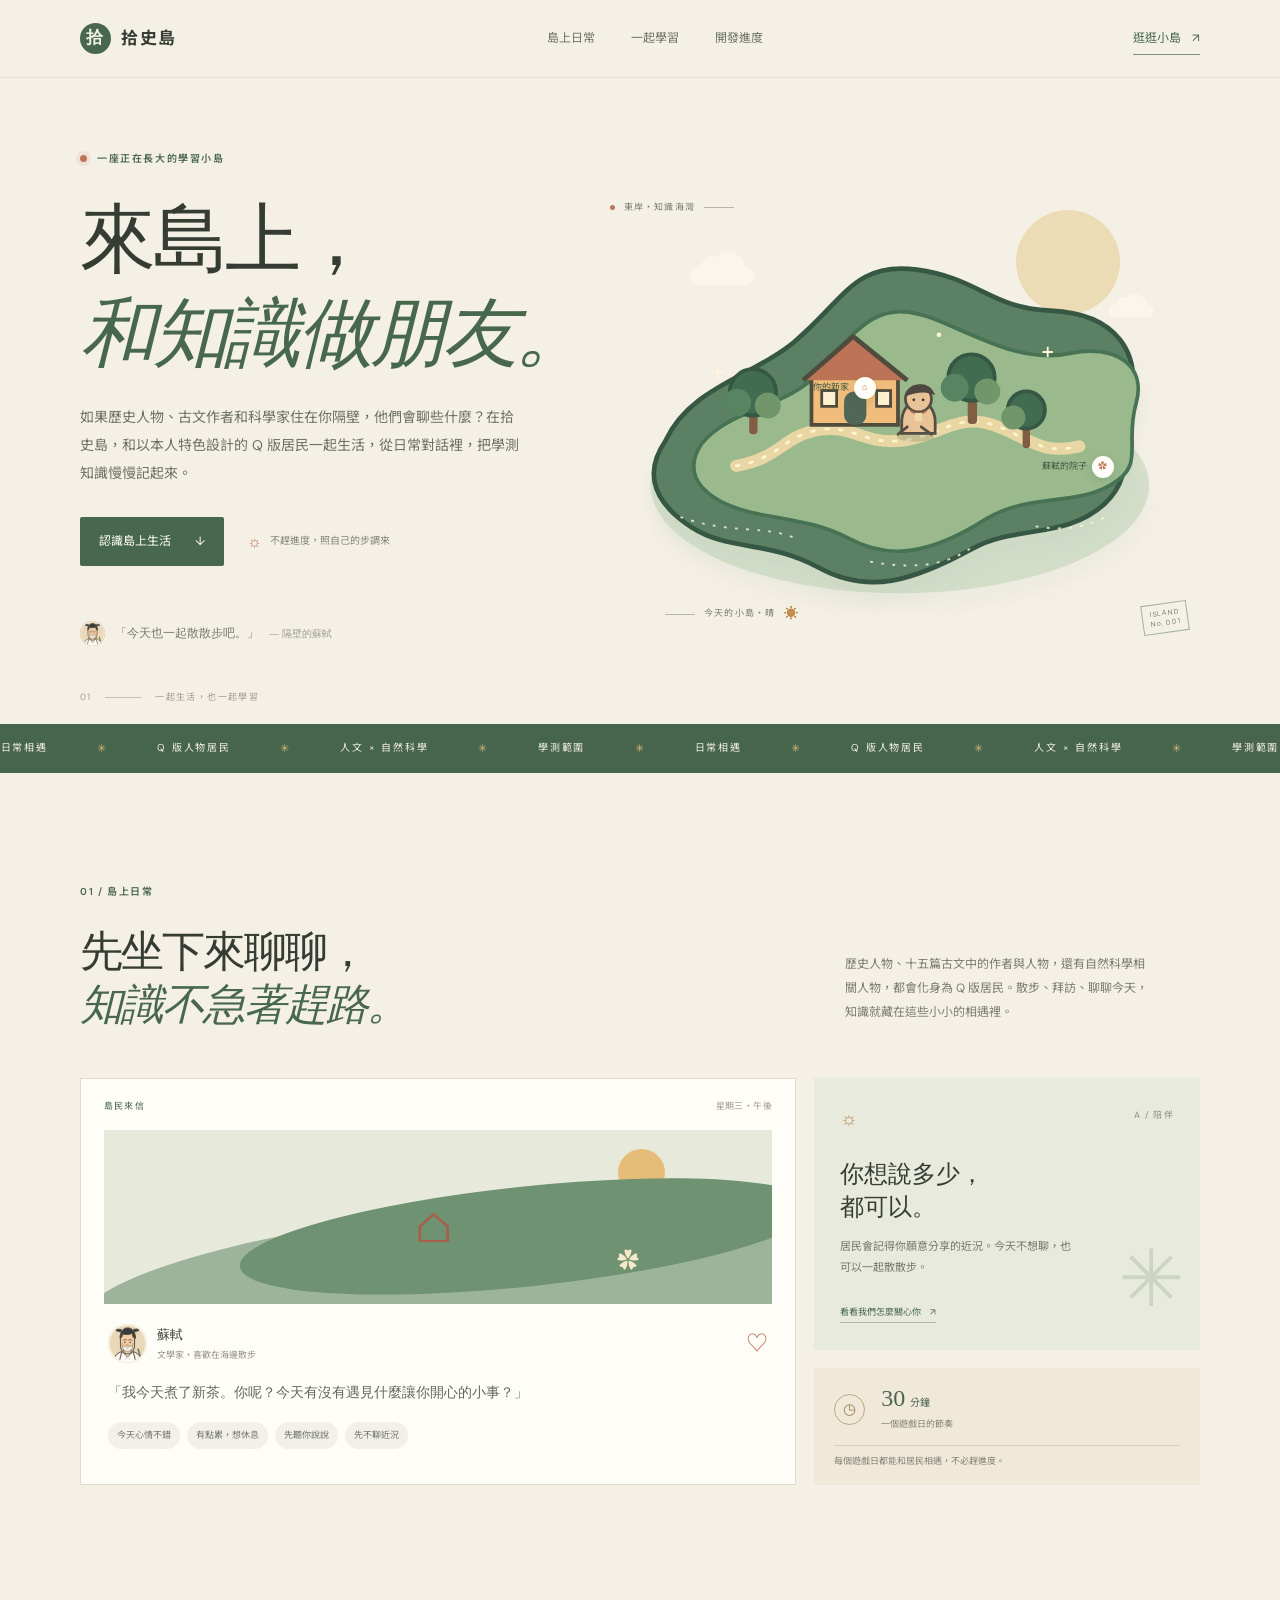
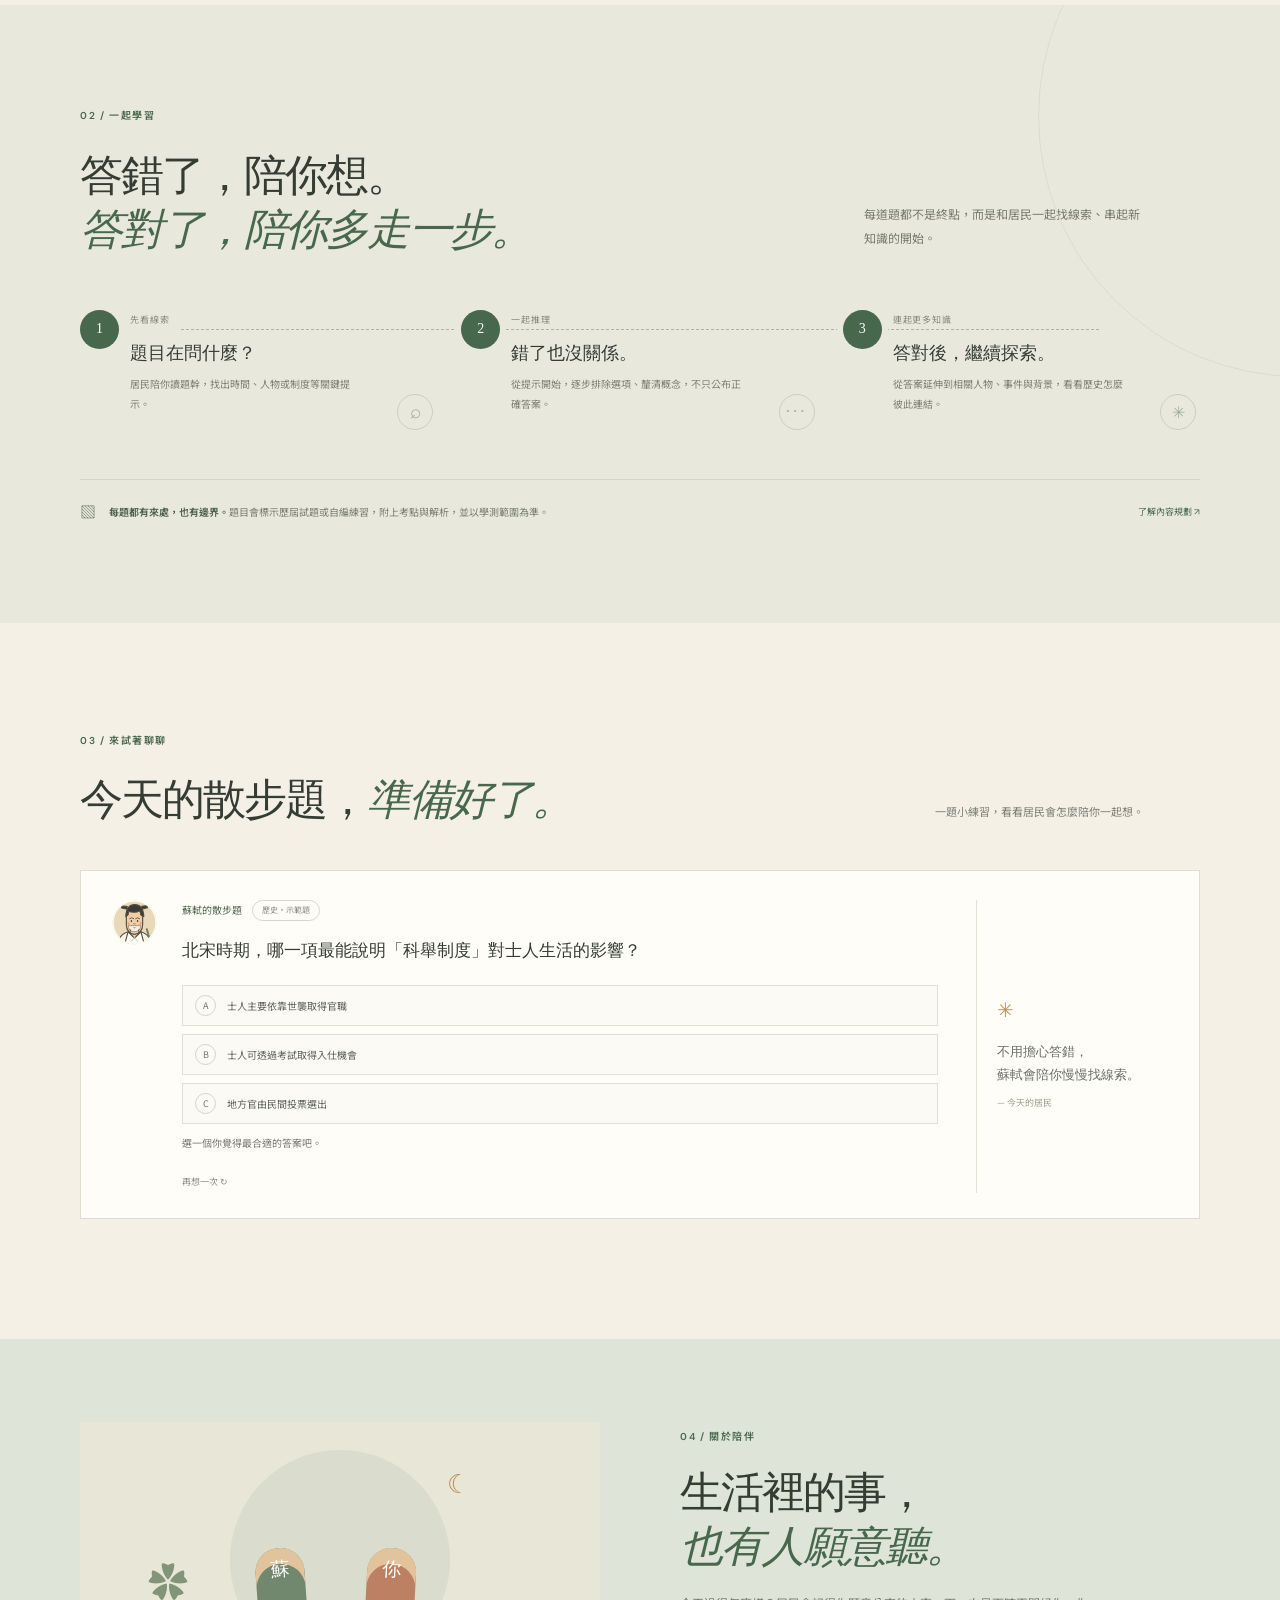
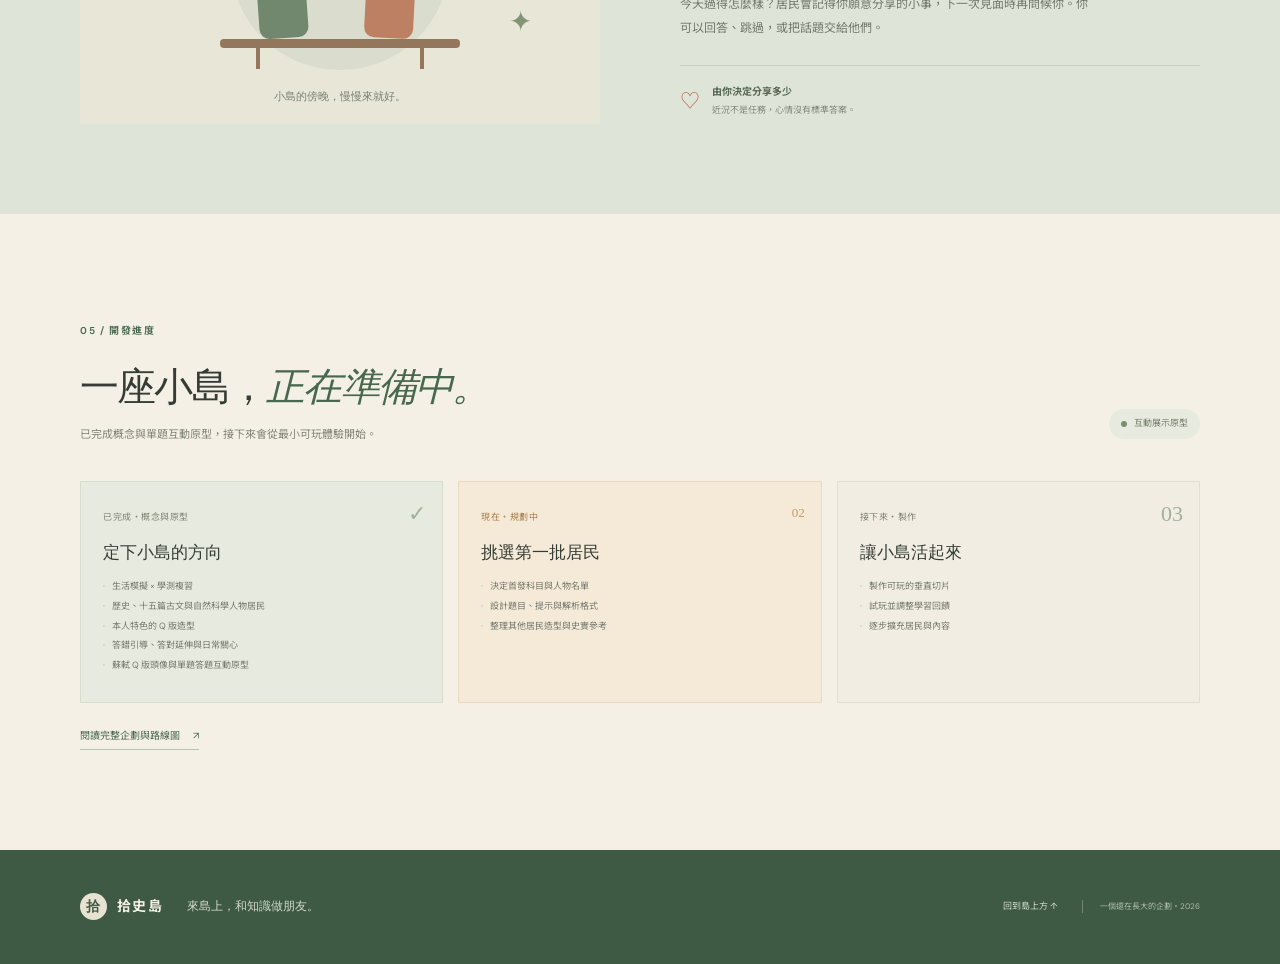
==== commit 37f9f742: "Clarify half-hour game-day cadence" ====
--- a/index.html
+++ b/index.html
@@ -65,7 +65,7 @@
         <div class="daily-grid">
           <article class="day-card card-large"><div class="card-topline"><span>島民來信</span><span class="card-date">星期三・午後</span></div><div class="letter-art"><div class="letter-sun"></div><div class="letter-hills"></div><div class="letter-house">⌂</div><div class="letter-flower">✿</div></div><div class="card-content"><div class="resident-label"><span class="portrait portrait-su"><img src="assets/su-shi-chibi.svg" alt="蘇軾的 Q 版造型提案" /></span><span><strong>蘇軾</strong><small>文學家・喜歡在海邊散步</small></span><span class="heart-mark">♡</span></div><p class="daily-dialogue" aria-live="polite">「我今天煮了新茶。你呢？今天有沒有遇見什麼讓你開心的小事？」</p><div class="reply-chips" role="group" aria-label="選擇回應"><button type="button" data-response="happy">今天心情不錯</button><button type="button" data-response="tired">有點累，想休息</button><button type="button" data-response="listen">先聽你說說</button><button type="button" data-response="skip">先不聊近況</button></div></div></article>
           <article class="note-card"><span class="note-icon">☼</span><div class="note-number">A / 陪伴</div><h3>你想說多少，<br />都可以。</h3><p>居民會記得你願意分享的近況。今天不想聊，也可以一起散散步。</p><a href="#care" class="text-link">看看我們怎麼關心你 <span>↗</span></a><div class="note-decoration">✳</div></article>
-          <article class="mini-stat"><span class="mini-stat-icon">◷</span><div><strong>30<span>分鐘</span></strong><p>一個遊戲日的節奏</p></div><span class="mini-stat-line"></span><small>每天來一小會兒，或在島上多待一會兒都好。</small></article>
+          <article class="mini-stat"><span class="mini-stat-icon">◷</span><div><strong>30<span>分鐘</span></strong><p>一個遊戲日的節奏</p></div><span class="mini-stat-line"></span><small>每個遊戲日都能和居民相遇，不必趕進度。</small></article>
         </div>
       </section>
 
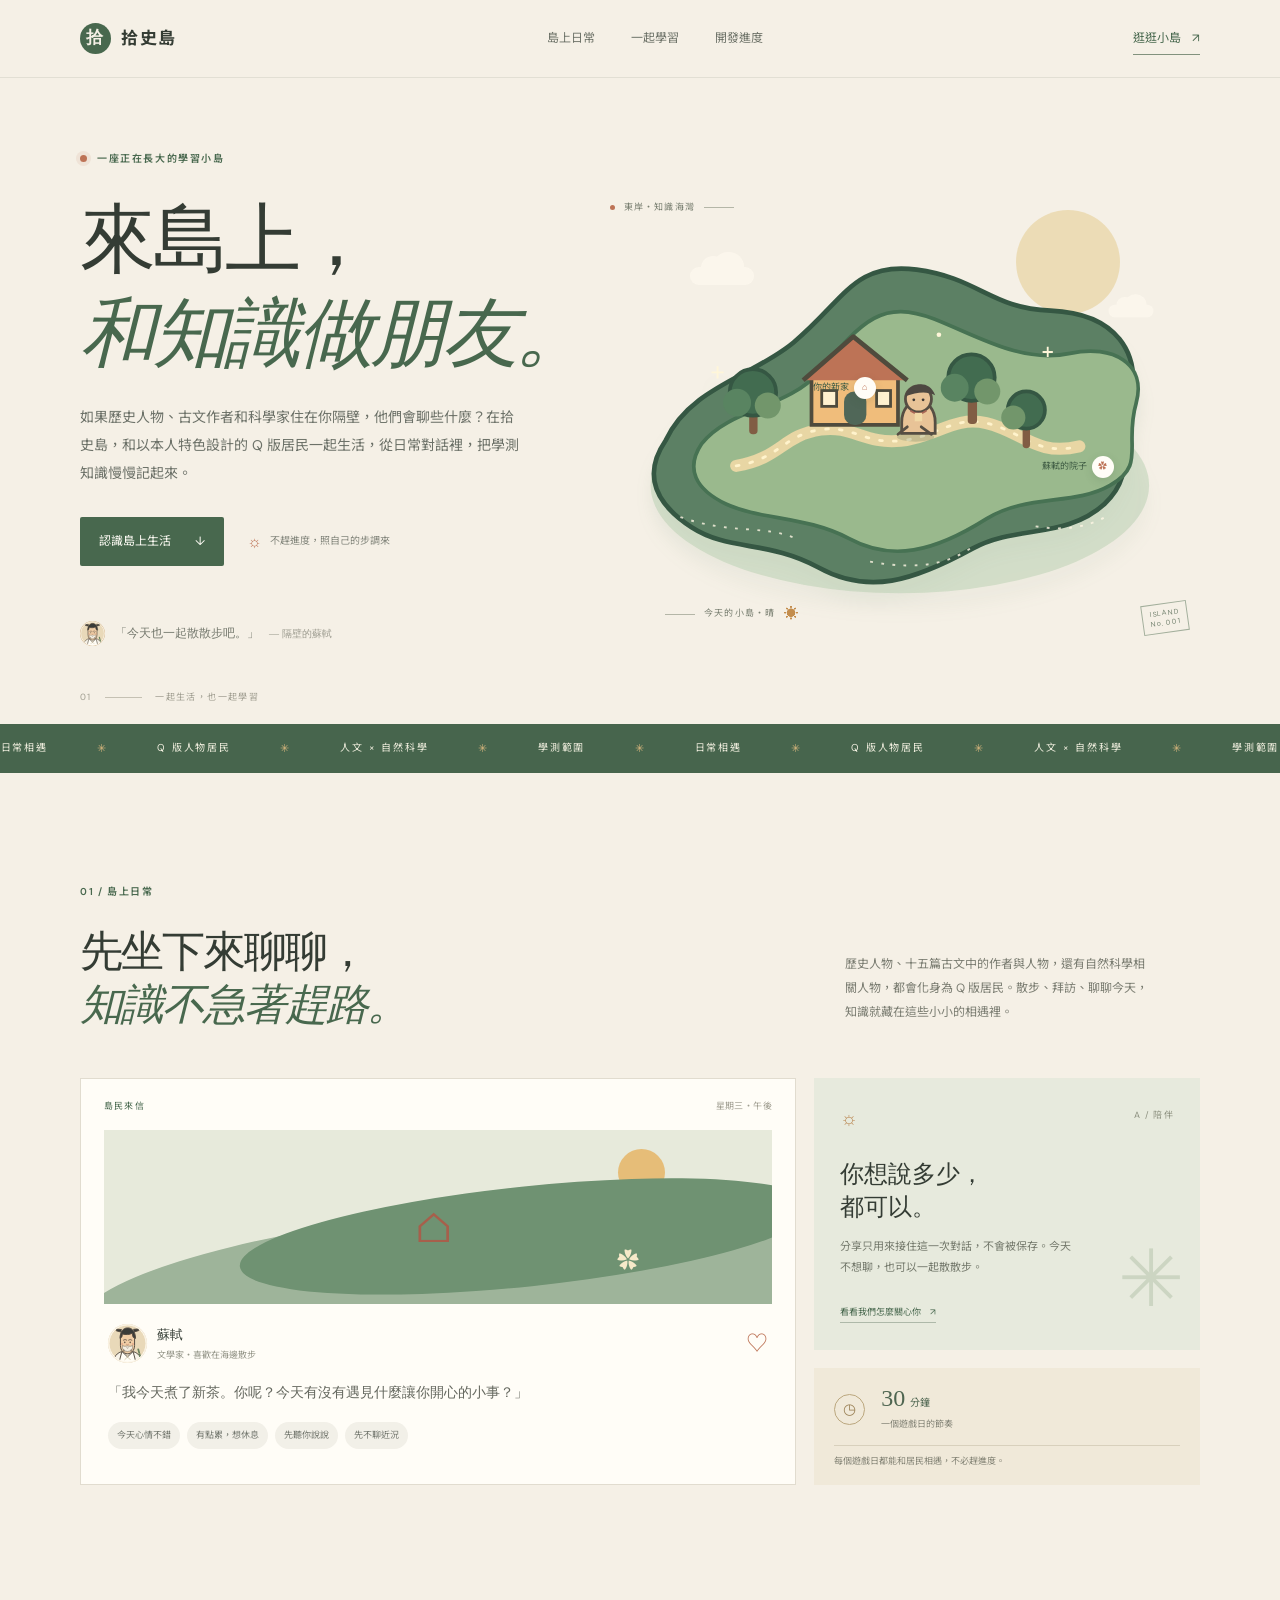
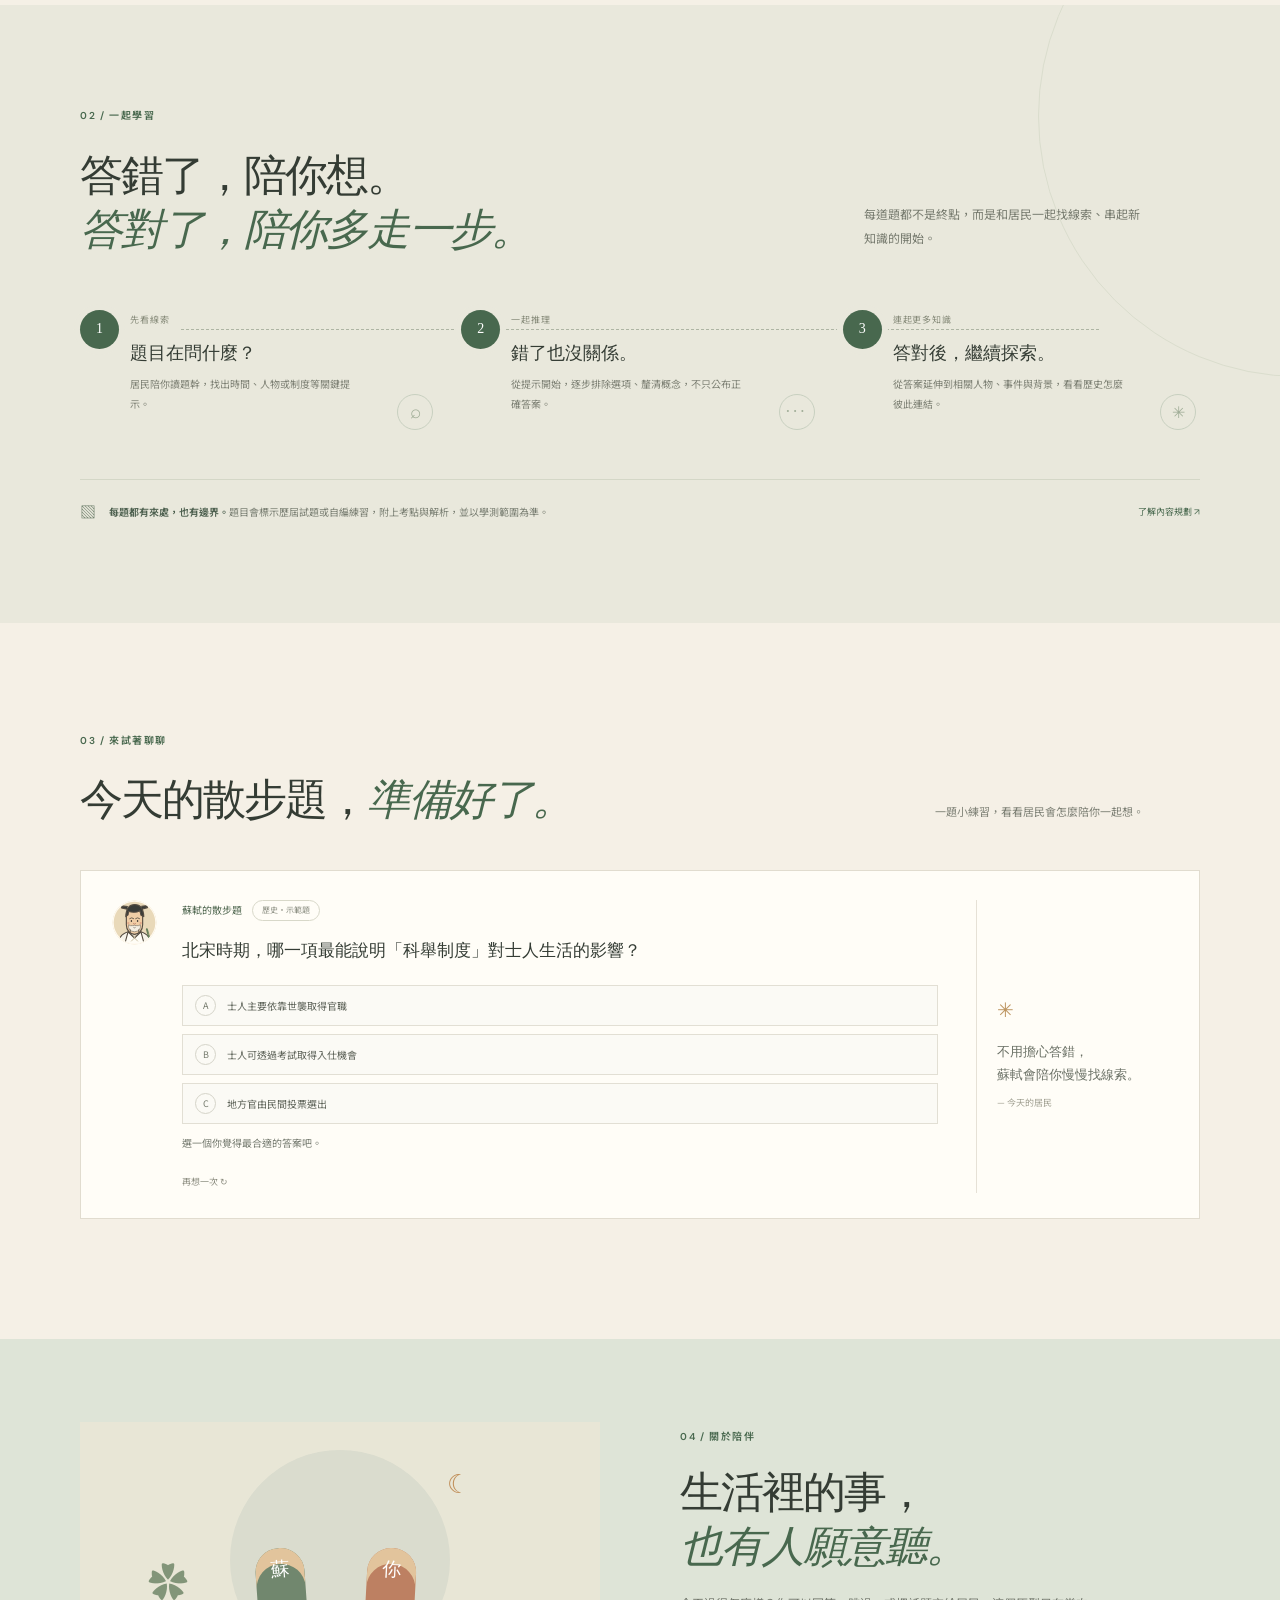
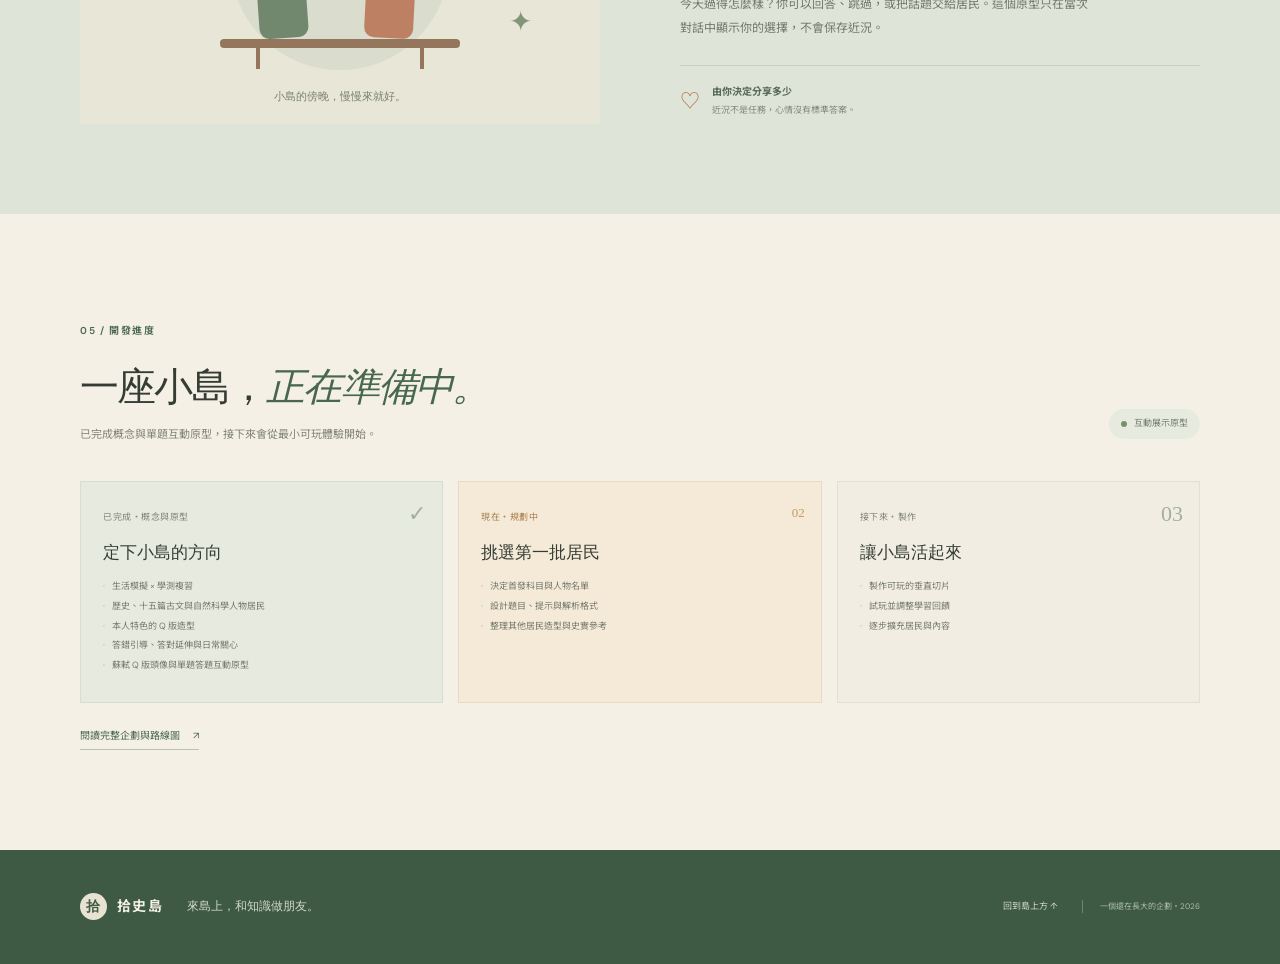
==== commit acbcd882: "Clarify prototype conversation privacy" ====
--- a/index.html
+++ b/index.html
@@ -64,7 +64,7 @@
         <div class="section-heading"><h2>先坐下來聊聊，<br /><em>知識不急著趕路。</em></h2><p>歷史人物、十五篇古文中的作者與人物，還有自然科學相關人物，都會化身為 Q 版居民。散步、拜訪、聊聊今天，知識就藏在這些小小的相遇裡。</p></div>
         <div class="daily-grid">
           <article class="day-card card-large"><div class="card-topline"><span>島民來信</span><span class="card-date">星期三・午後</span></div><div class="letter-art"><div class="letter-sun"></div><div class="letter-hills"></div><div class="letter-house">⌂</div><div class="letter-flower">✿</div></div><div class="card-content"><div class="resident-label"><span class="portrait portrait-su"><img src="assets/su-shi-chibi.svg" alt="蘇軾的 Q 版造型提案" /></span><span><strong>蘇軾</strong><small>文學家・喜歡在海邊散步</small></span><span class="heart-mark">♡</span></div><p class="daily-dialogue" aria-live="polite">「我今天煮了新茶。你呢？今天有沒有遇見什麼讓你開心的小事？」</p><div class="reply-chips" role="group" aria-label="選擇回應"><button type="button" data-response="happy">今天心情不錯</button><button type="button" data-response="tired">有點累，想休息</button><button type="button" data-response="listen">先聽你說說</button><button type="button" data-response="skip">先不聊近況</button></div></div></article>
-          <article class="note-card"><span class="note-icon">☼</span><div class="note-number">A / 陪伴</div><h3>你想說多少，<br />都可以。</h3><p>居民會記得你願意分享的近況。今天不想聊，也可以一起散散步。</p><a href="#care" class="text-link">看看我們怎麼關心你 <span>↗</span></a><div class="note-decoration">✳</div></article>
+          <article class="note-card"><span class="note-icon">☼</span><div class="note-number">A / 陪伴</div><h3>你想說多少，<br />都可以。</h3><p>分享只用來接住這一次對話，不會被保存。今天不想聊，也可以一起散散步。</p><a href="#care" class="text-link">看看我們怎麼關心你 <span>↗</span></a><div class="note-decoration">✳</div></article>
           <article class="mini-stat"><span class="mini-stat-icon">◷</span><div><strong>30<span>分鐘</span></strong><p>一個遊戲日的節奏</p></div><span class="mini-stat-line"></span><small>每個遊戲日都能和居民相遇，不必趕進度。</small></article>
         </div>
       </section>
@@ -76,9 +76,9 @@
         </div>
       </section>
 
-      <section id="try" class="section-wrap try-section"><div class="section-kicker">03 / 來試著聊聊</div><div class="try-heading"><h2>今天的散步題，<em>準備好了。</em></h2><p>一題小練習，看看居民會怎麼陪你一起想。</p></div><div class="quiz-shell"><div class="quiz-avatar portrait-su"><img src="assets/su-shi-chibi.svg" alt="蘇軾的 Q 版造型提案" /></div><div class="quiz-main"><div class="quiz-meta"><span>蘇軾的散步題</span><span class="quiz-tag">歷史・示範題</span></div><p class="quiz-question">北宋時期，哪一項最能說明「科舉制度」對士人生活的影響？</p><div class="quiz-options" role="group" aria-label="選擇答案"><button class="quiz-option" data-answer="a"><span>A</span> 士人主要依靠世襲取得官職</button><button class="quiz-option" data-answer="b"><span>B</span> 士人可透過考試取得入仕機會</button><button class="quiz-option" data-answer="c"><span>C</span> 地方官由民間投票選出</button></div><div class="quiz-feedback" aria-live="polite">選一個你覺得最合適的答案吧。</div><button class="reset-quiz" type="button">再想一次 ↻</button></div><div class="quiz-aside"><span class="aside-sparkle">✳</span><p>不用擔心答錯，<br />蘇軾會陪你慢慢找線索。</p><span class="aside-sign">— 今天的居民</span></div></div></section>
+      <section id="try" class="section-wrap try-section"><div class="section-kicker">03 / 來試著聊聊</div><div class="try-heading"><h2>今天的散步題，<em>準備好了。</em></h2><p>一題小練習，看看居民會怎麼陪你一起想。</p></div><div class="quiz-shell"><div class="quiz-avatar portrait-su"><img src="assets/su-shi-chibi.svg" alt="蘇軾的 Q 版造型提案" /></div><div class="quiz-main"><div class="quiz-meta"><span>蘇軾的散步題</span><span class="quiz-tag">歷史・示範題</span></div><p class="quiz-question">北宋時期，哪一項最能說明「科舉制度」對士人生活的影響？</p><div class="quiz-options" role="group" aria-label="選擇答案"><button class="quiz-option" data-answer="a"><span>A</span> 士人主要依靠世襲取得官職</button><button class="quiz-option" data-answer="b"><span>B</span> 士人可透過考試取得入仕機會</button><button class="quiz-option" data-answer="c"><span>C</span> 地方官由民間投票選出</button></div><div class="quiz-feedback" aria-live="polite">選一個你覺得最合適的答案吧。</div><button class="show-solution" type="button" aria-expanded="false" hidden>看看完整解題思路 ↗</button><button class="reset-quiz" type="button">再想一次 ↻</button></div><div class="quiz-aside"><span class="aside-sparkle">✳</span><p>不用擔心答錯，<br />蘇軾會陪你慢慢找線索。</p><span class="aside-sign">— 今天的居民</span></div></div></section>
 
-      <section id="care" class="care-section"><div class="section-wrap care-wrap"><div class="care-illustration"><div class="care-circle"></div><span class="care-moon">☾</span><div class="care-person person-one"><span>蘇</span></div><div class="care-person person-two"><span>你</span></div><div class="care-bench"></div><span class="care-leaf leaf-one">✿</span><span class="care-leaf leaf-two">✦</span><div class="care-caption">小島的傍晚，慢慢來就好。</div></div><div class="care-copy"><div class="section-kicker">04 / 關於陪伴</div><h2>生活裡的事，<br /><em>也有人願意聽。</em></h2><p>今天過得怎麼樣？居民會記得你願意分享的小事，下一次見面時再問候你。你可以回答、跳過，或把話題交給他們。</p><div class="care-promise"><span>♡</span><div><strong>由你決定分享多少</strong><small>近況不是任務，心情沒有標準答案。</small></div></div></div></div></section>
+      <section id="care" class="care-section"><div class="section-wrap care-wrap"><div class="care-illustration"><div class="care-circle"></div><span class="care-moon">☾</span><div class="care-person person-one"><span>蘇</span></div><div class="care-person person-two"><span>你</span></div><div class="care-bench"></div><span class="care-leaf leaf-one">✿</span><span class="care-leaf leaf-two">✦</span><div class="care-caption">小島的傍晚，慢慢來就好。</div></div><div class="care-copy"><div class="section-kicker">04 / 關於陪伴</div><h2>生活裡的事，<br /><em>也有人願意聽。</em></h2><p>今天過得怎麼樣？你可以回答、跳過，或把話題交給居民。這個原型只在當次對話中顯示你的選擇，不會保存近況。</p><div class="care-promise"><span>♡</span><div><strong>由你決定分享多少</strong><small>近況不是任務，心情沒有標準答案。</small></div></div></div></div></section>
 
       <section id="roadmap" class="section-wrap roadmap-section"><div class="section-kicker">05 / 開發進度</div><div class="roadmap-heading"><div><h2>一座小島，<em>正在準備中。</em></h2><p>已完成概念與單題互動原型，接下來會從最小可玩體驗開始。</p></div><span class="status-pill"><i></i> 互動展示原型</span></div><div class="roadmap-grid"><article class="roadmap-card done"><span class="roadmap-status">已完成・概念與原型</span><h3>定下小島的方向</h3><ul><li>生活模擬 × 學測複習</li><li>歷史、十五篇古文與自然科學人物居民</li><li>本人特色的 Q 版造型</li><li>答錯引導、答對延伸與日常關心</li><li>蘇軾 Q 版頭像與單題答題互動原型</li></ul><span class="roadmap-check">✓</span></article><article class="roadmap-card current"><span class="roadmap-status">現在・規劃中</span><h3>挑選第一批居民</h3><ul><li>決定首發科目與人物名單</li><li>設計題目、提示與解析格式</li><li>整理其他居民造型與史實參考</li></ul><span class="roadmap-check">02</span></article><article class="roadmap-card"><span class="roadmap-status">接下來・製作</span><h3>讓小島活起來</h3><ul><li>製作可玩的垂直切片</li><li>試玩並調整學習回饋</li><li>逐步擴充居民與內容</li></ul><span class="roadmap-check">03</span></article></div><a class="plan-link" href="knowledge/plan.md">閱讀完整企劃與路線圖 <span>↗</span></a></section>
     </main>
--- a/styles.css
+++ b/styles.css
@@ -3,3 +3,5 @@
 .portrait-su img,.tiny-avatar img{display:block;width:100%;height:100%;object-fit:cover;border-radius:50%}
 
 .reply-chips button{padding:6px 9px;border:0;border-radius:20px;background:#f2f0e8;color:#73776e;font:inherit;font-size:9px;cursor:pointer;transition:background .2s,color .2s}.reply-chips button:hover{background:#dce6d8;color:#354d3b}.reply-chips button:focus-visible{outline:2px solid #48684e;outline-offset:2px}
+
+.show-solution{margin-top:4px;padding:7px 0;border:0;border-bottom:1px solid #b9c3b4;background:transparent;color:#48684e;font:inherit;font-size:10px;cursor:pointer}.show-solution:hover{color:#354d3b}.show-solution:focus-visible{outline:2px solid #48684e;outline-offset:3px}
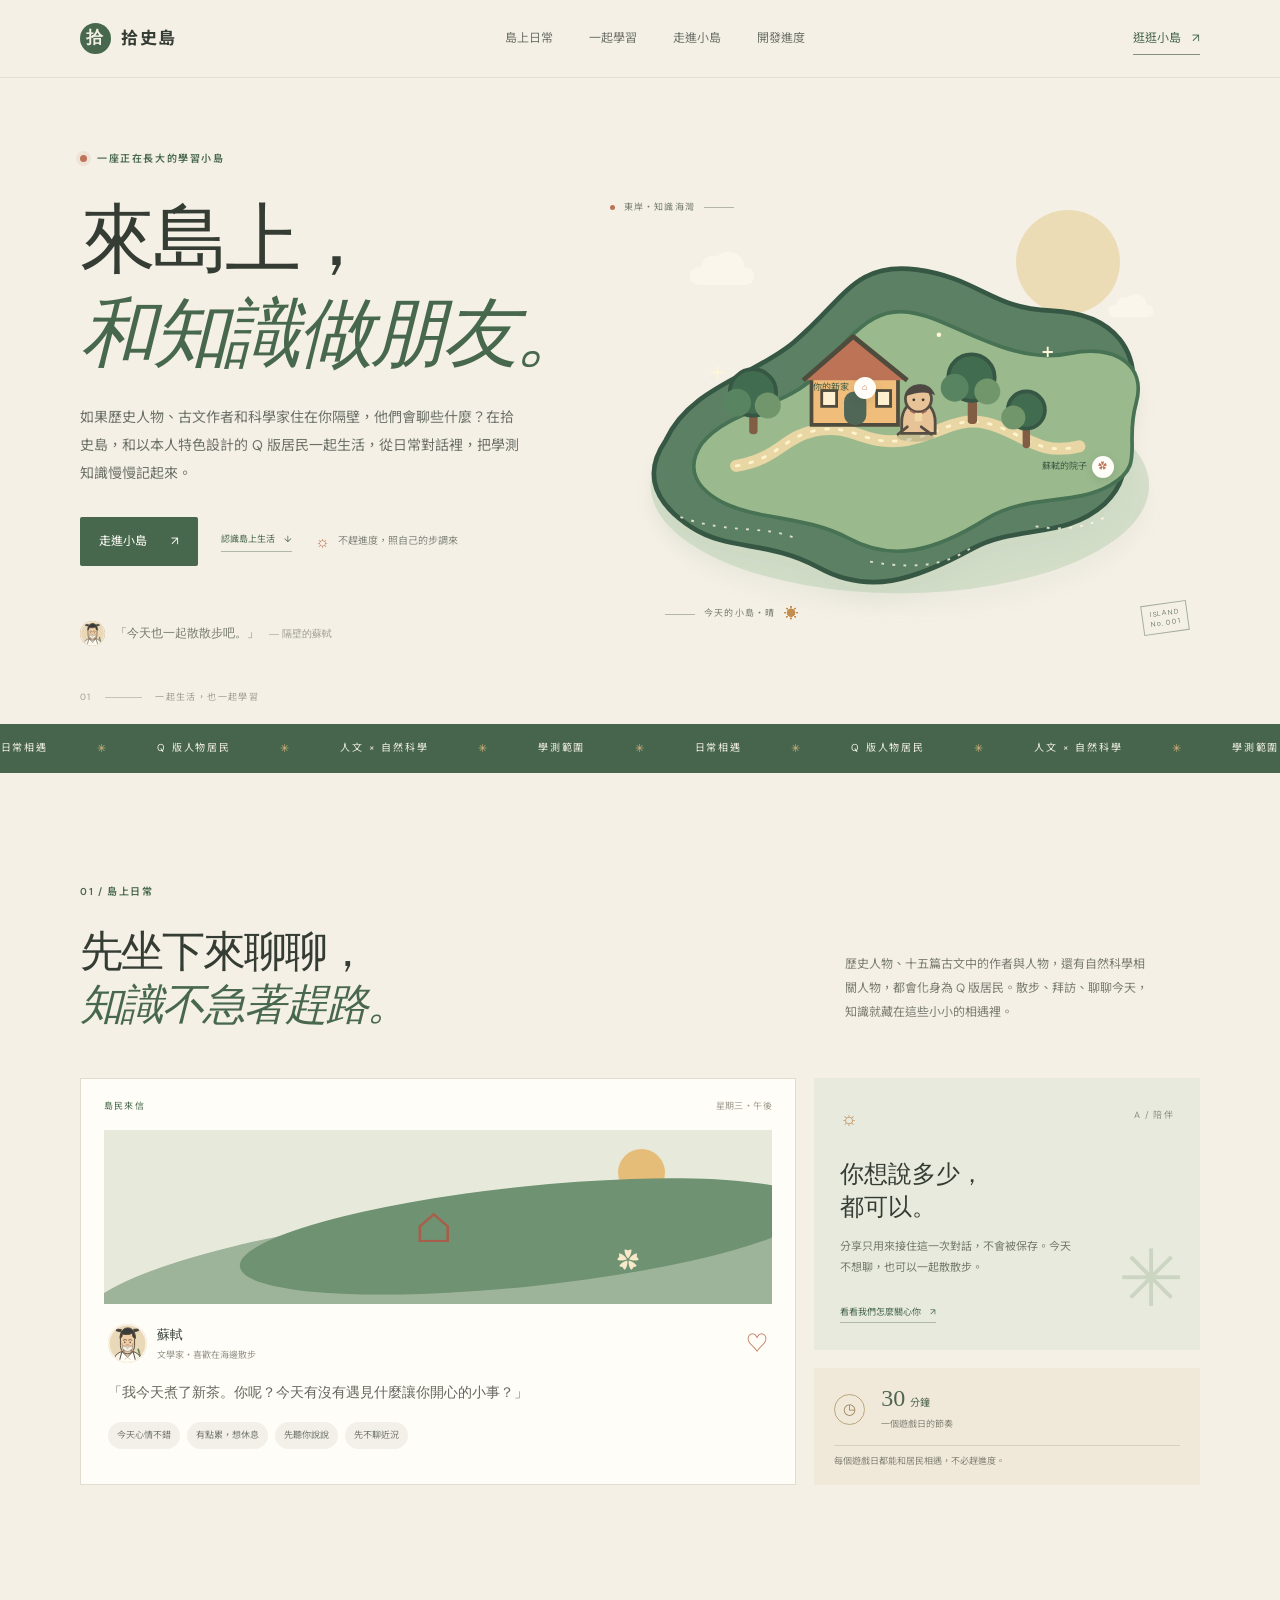
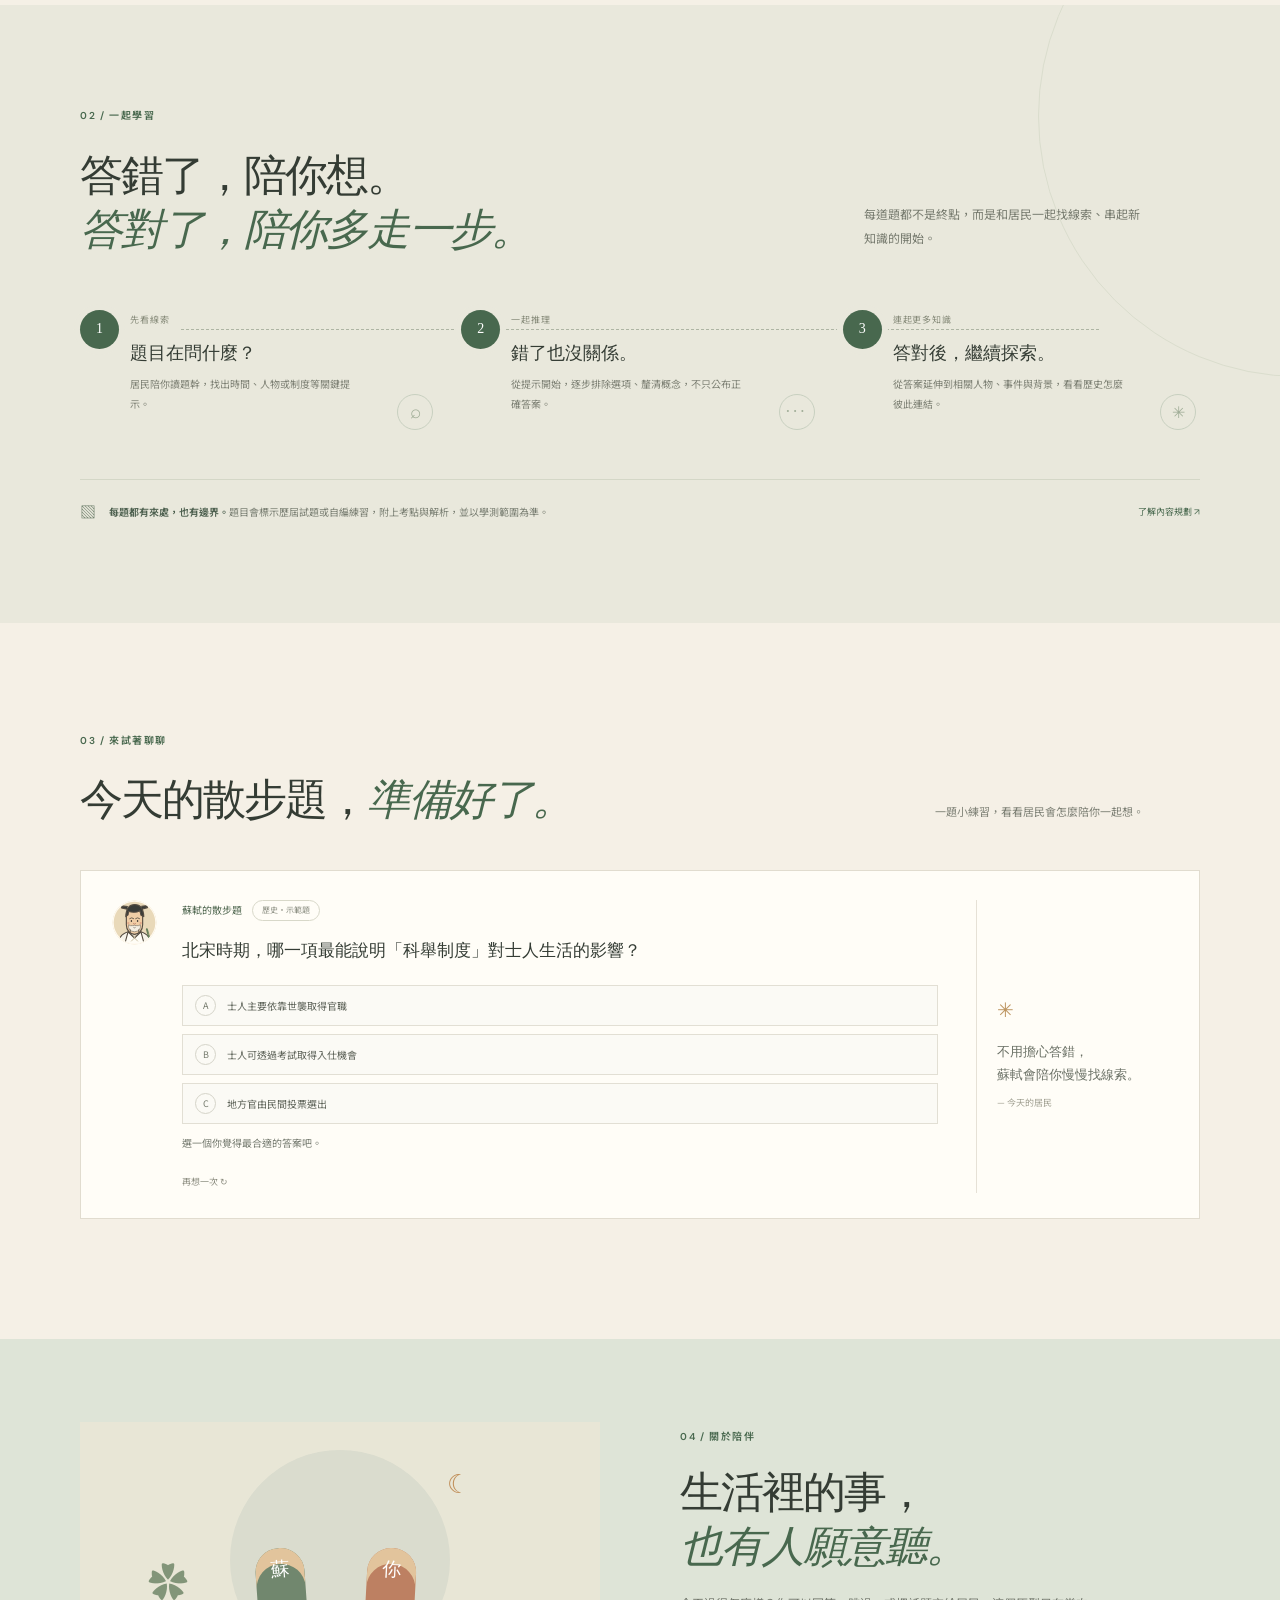
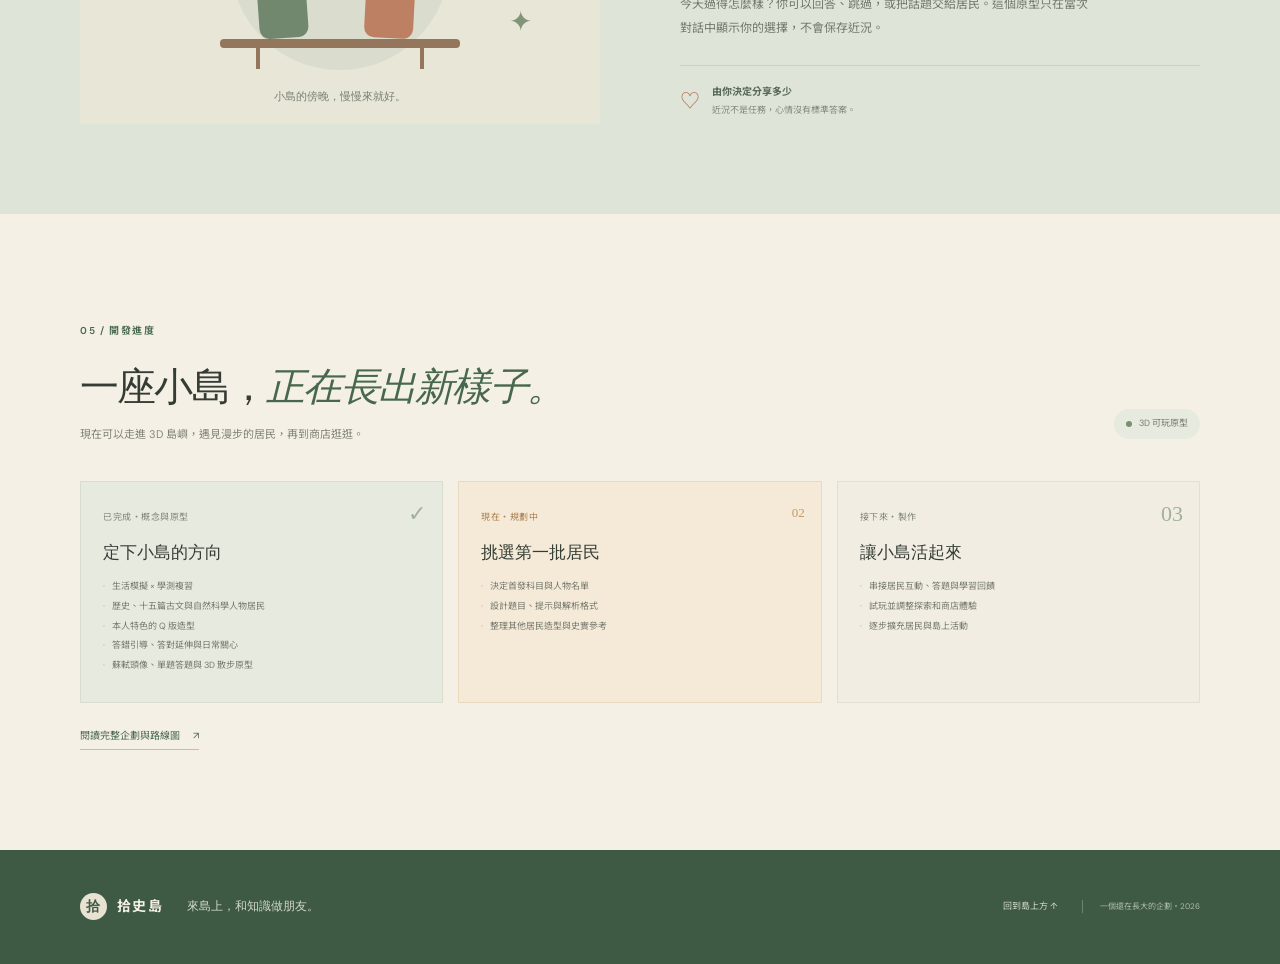
==== commit e296a557: "Add walkable 3D island prototype" ====
--- a/index.html
+++ b/index.html
@@ -18,6 +18,7 @@
       <nav aria-label="主要導覽">
         <a href="#island">島上日常</a>
         <a href="#learn">一起學習</a>
+        <a href="play.html">走進小島</a>
         <a href="#roadmap">開發進度</a>
       </nav>
       <a class="nav-cta" href="#try">逛逛小島 <span aria-hidden="true">↗</span></a>
@@ -29,7 +30,7 @@
           <div class="eyebrow"><span class="eyebrow-dot"></span> 一座正在長大的學習小島</div>
           <h1>來島上，<br /><em>和知識做朋友。</em></h1>
           <p class="hero-lede">如果歷史人物、古文作者和科學家住在你隔壁，他們會聊些什麼？在拾史島，和以本人特色設計的 Q 版居民一起生活，從日常對話裡，把學測知識慢慢記起來。</p>
-          <div class="hero-actions"><a class="button button-dark" href="#island">認識島上生活 <span aria-hidden="true">↓</span></a><span class="quiet-note"><span class="sun-icon">☼</span> 不趕進度，照自己的步調來</span></div>
+          <div class="hero-actions"><a class="button button-dark" href="play.html">走進小島 <span aria-hidden="true">↗</span></a><a class="text-link" href="#island">認識島上生活 <span aria-hidden="true">↓</span></a><span class="quiet-note"><span class="sun-icon">☼</span> 不趕進度，照自己的步調來</span></div>
           <div class="hero-footnote"><span class="tiny-avatar"><img src="assets/su-shi-chibi.svg" alt="蘇軾的 Q 版造型提案" /></span><span>「今天也一起散散步吧。」</span><span class="footnote-name">— 隔壁的蘇軾</span></div>
         </div>
 
@@ -80,7 +81,7 @@
 
       <section id="care" class="care-section"><div class="section-wrap care-wrap"><div class="care-illustration"><div class="care-circle"></div><span class="care-moon">☾</span><div class="care-person person-one"><span>蘇</span></div><div class="care-person person-two"><span>你</span></div><div class="care-bench"></div><span class="care-leaf leaf-one">✿</span><span class="care-leaf leaf-two">✦</span><div class="care-caption">小島的傍晚，慢慢來就好。</div></div><div class="care-copy"><div class="section-kicker">04 / 關於陪伴</div><h2>生活裡的事，<br /><em>也有人願意聽。</em></h2><p>今天過得怎麼樣？你可以回答、跳過，或把話題交給居民。這個原型只在當次對話中顯示你的選擇，不會保存近況。</p><div class="care-promise"><span>♡</span><div><strong>由你決定分享多少</strong><small>近況不是任務，心情沒有標準答案。</small></div></div></div></div></section>
 
-      <section id="roadmap" class="section-wrap roadmap-section"><div class="section-kicker">05 / 開發進度</div><div class="roadmap-heading"><div><h2>一座小島，<em>正在準備中。</em></h2><p>已完成概念與單題互動原型，接下來會從最小可玩體驗開始。</p></div><span class="status-pill"><i></i> 互動展示原型</span></div><div class="roadmap-grid"><article class="roadmap-card done"><span class="roadmap-status">已完成・概念與原型</span><h3>定下小島的方向</h3><ul><li>生活模擬 × 學測複習</li><li>歷史、十五篇古文與自然科學人物居民</li><li>本人特色的 Q 版造型</li><li>答錯引導、答對延伸與日常關心</li><li>蘇軾 Q 版頭像與單題答題互動原型</li></ul><span class="roadmap-check">✓</span></article><article class="roadmap-card current"><span class="roadmap-status">現在・規劃中</span><h3>挑選第一批居民</h3><ul><li>決定首發科目與人物名單</li><li>設計題目、提示與解析格式</li><li>整理其他居民造型與史實參考</li></ul><span class="roadmap-check">02</span></article><article class="roadmap-card"><span class="roadmap-status">接下來・製作</span><h3>讓小島活起來</h3><ul><li>製作可玩的垂直切片</li><li>試玩並調整學習回饋</li><li>逐步擴充居民與內容</li></ul><span class="roadmap-check">03</span></article></div><a class="plan-link" href="knowledge/plan.md">閱讀完整企劃與路線圖 <span>↗</span></a></section>
+      <section id="roadmap" class="section-wrap roadmap-section"><div class="section-kicker">05 / 開發進度</div><div class="roadmap-heading"><div><h2>一座小島，<em>正在長出新樣子。</em></h2><p>現在可以走進 3D 島嶼，遇見漫步的居民，再到商店逛逛。</p></div><span class="status-pill"><i></i> 3D 可玩原型</span></div><div class="roadmap-grid"><article class="roadmap-card done"><span class="roadmap-status">已完成・概念與原型</span><h3>定下小島的方向</h3><ul><li>生活模擬 × 學測複習</li><li>歷史、十五篇古文與自然科學人物居民</li><li>本人特色的 Q 版造型</li><li>答錯引導、答對延伸與日常關心</li><li>蘇軾頭像、單題答題與 3D 散步原型</li></ul><span class="roadmap-check">✓</span></article><article class="roadmap-card current"><span class="roadmap-status">現在・規劃中</span><h3>挑選第一批居民</h3><ul><li>決定首發科目與人物名單</li><li>設計題目、提示與解析格式</li><li>整理其他居民造型與史實參考</li></ul><span class="roadmap-check">02</span></article><article class="roadmap-card"><span class="roadmap-status">接下來・製作</span><h3>讓小島活起來</h3><ul><li>串接居民互動、答題與學習回饋</li><li>試玩並調整探索和商店體驗</li><li>逐步擴充居民與島上活動</li></ul><span class="roadmap-check">03</span></article></div><a class="plan-link" href="knowledge/plan.md">閱讀完整企劃與路線圖 <span>↗</span></a></section>
     </main>
 
     <footer class="footer"><div class="section-wrap footer-inner"><a class="brand footer-brand" href="#top"><span class="brand-mark">拾</span><span>拾史島</span></a><p>來島上，和知識做朋友。</p><a href="#top" class="back-top">回到島上方 ↑</a><span class="footer-small">一個還在長大的企劃・2026</span></div></footer>
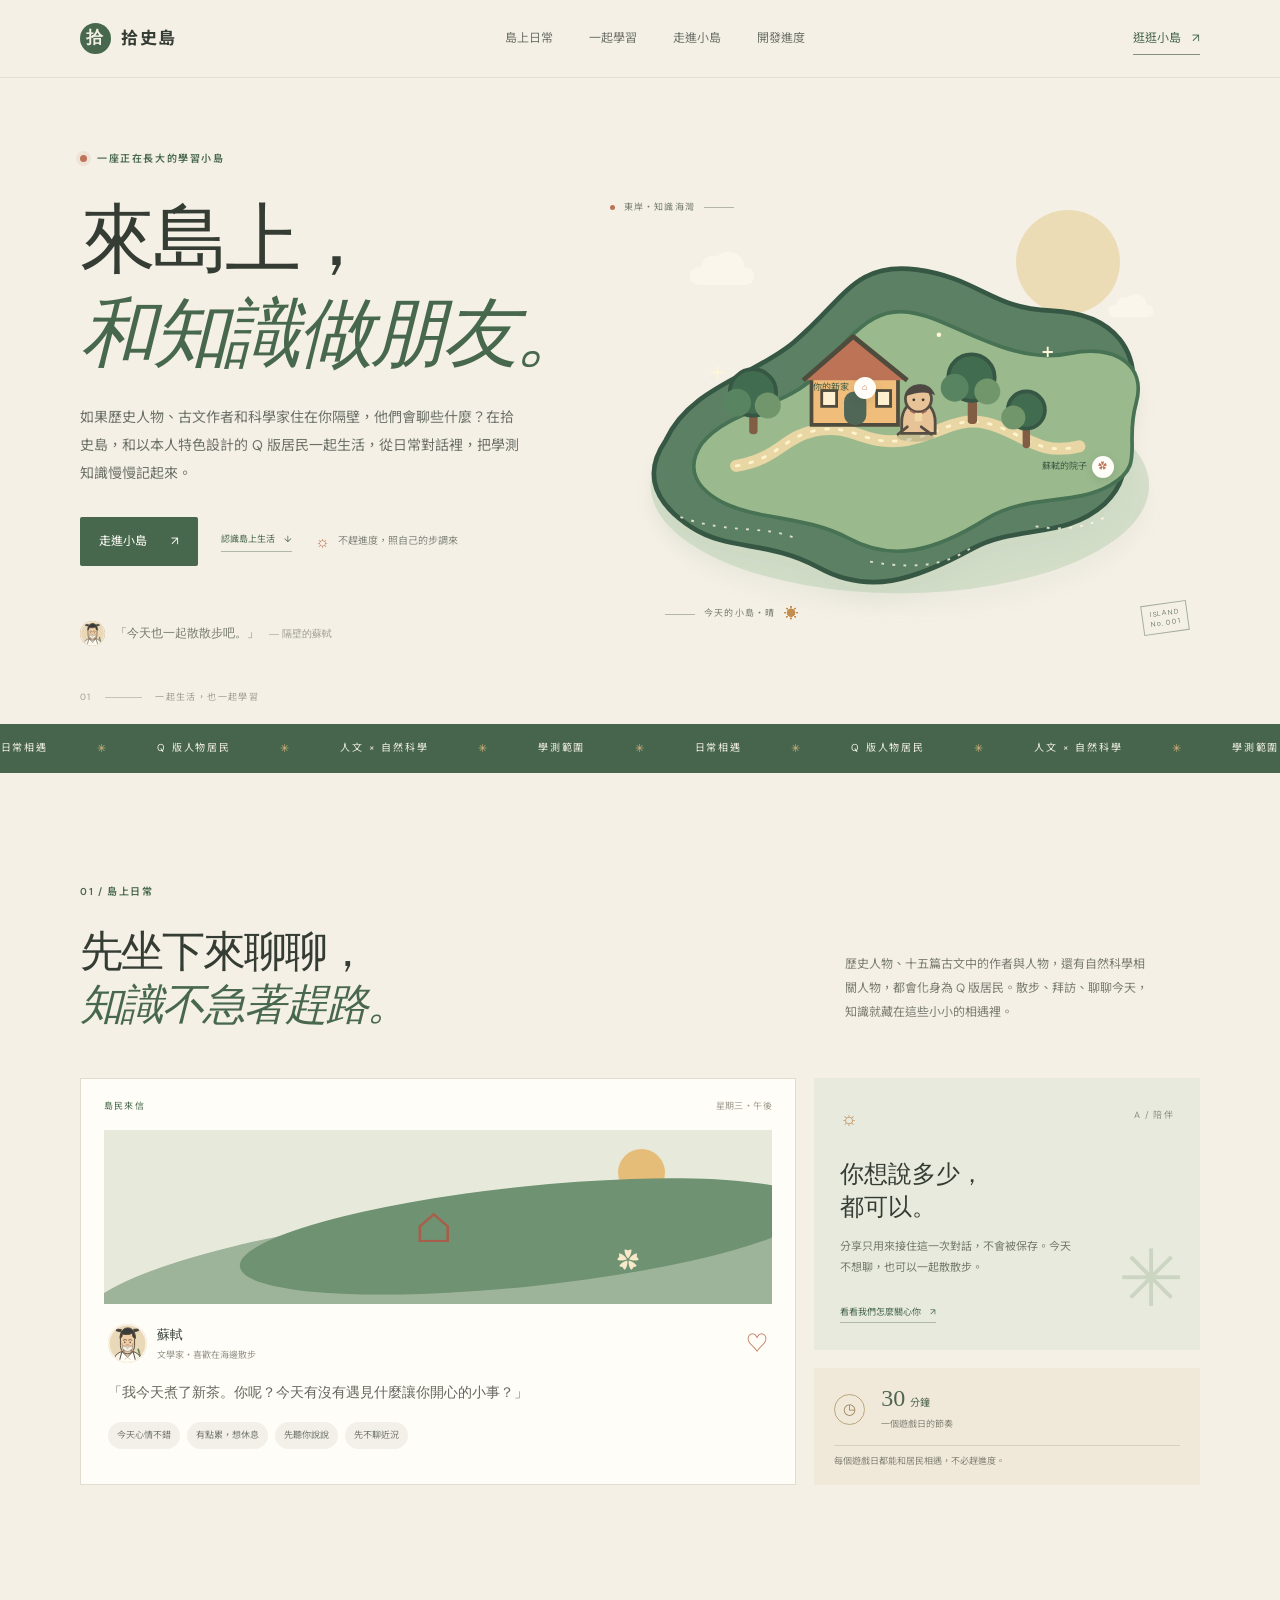
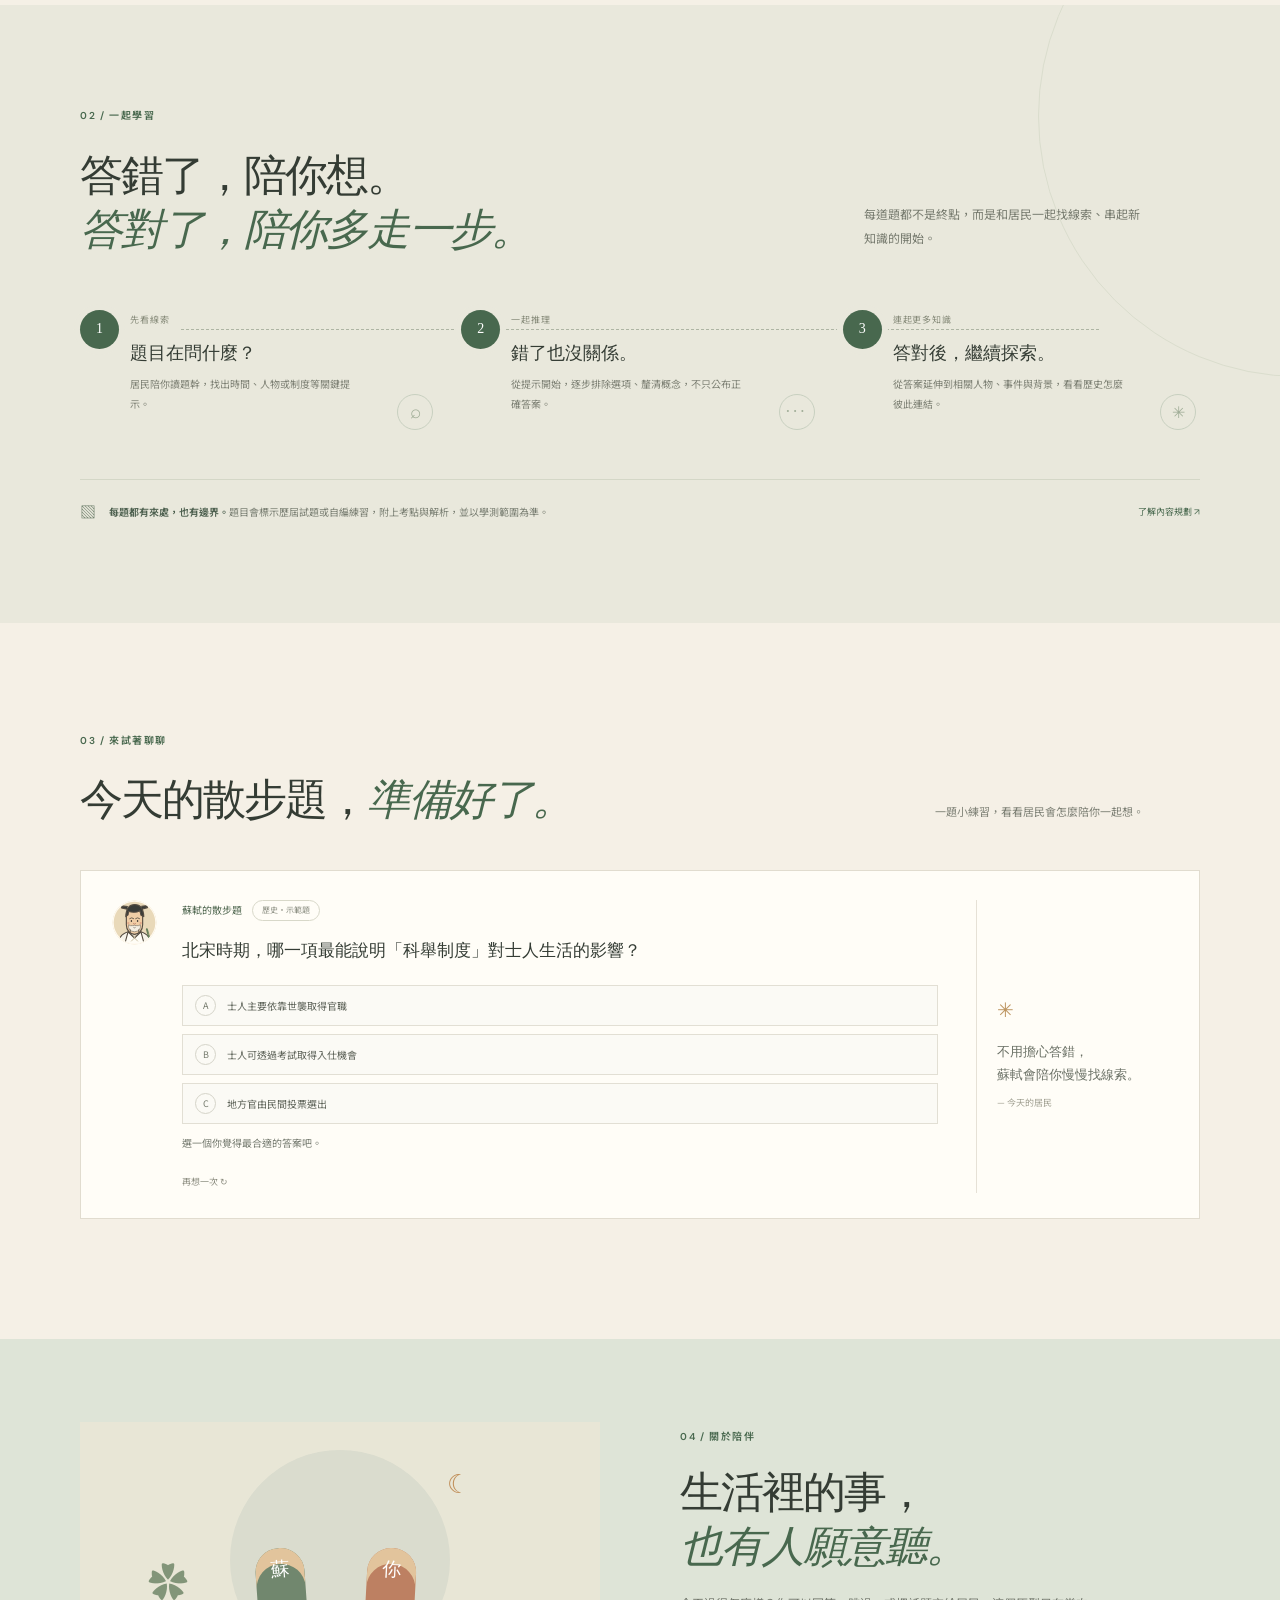
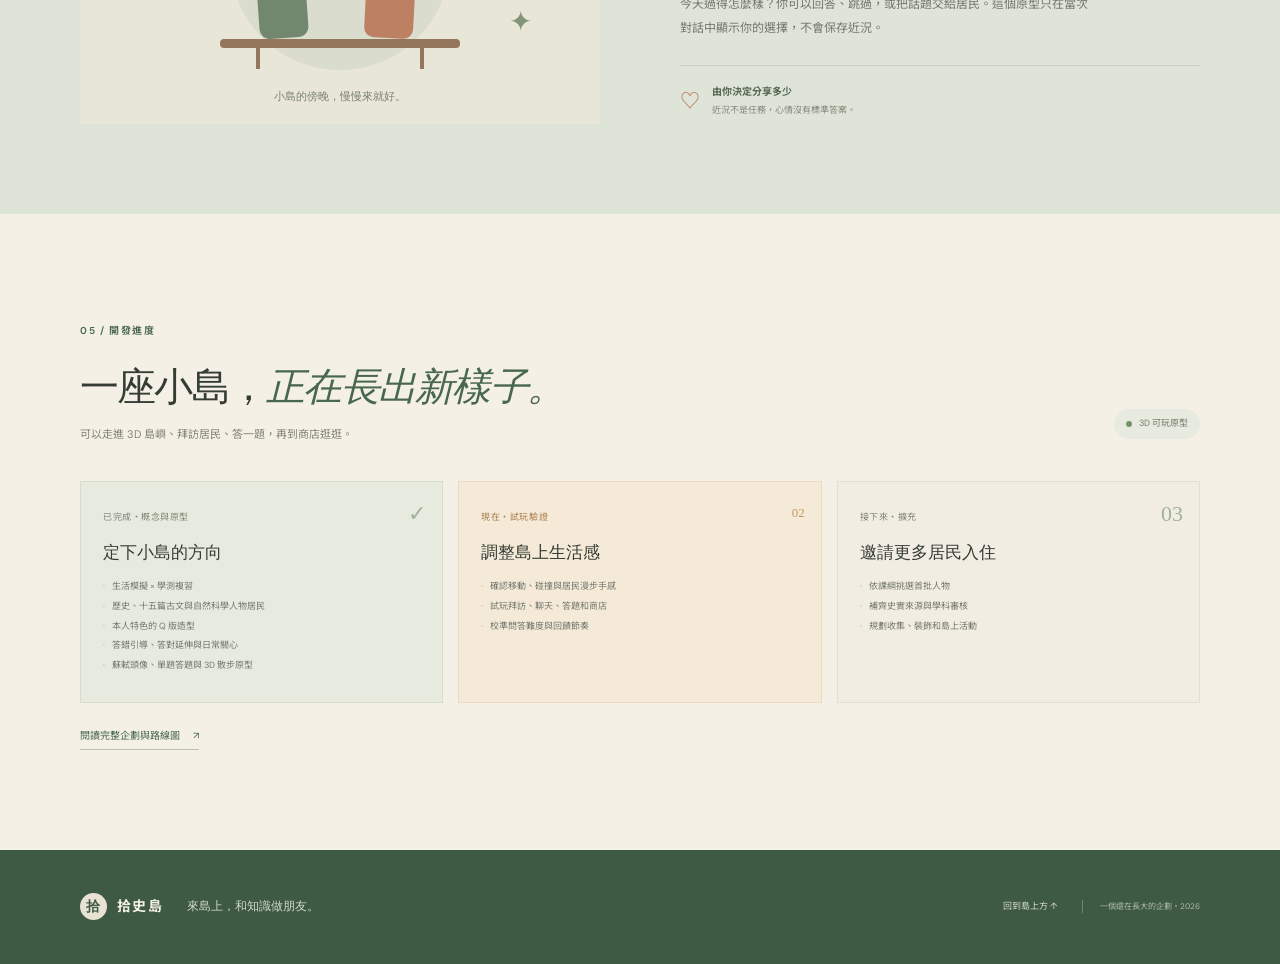
==== commit 15b3dc72: "Connect resident chat to learning loop" ====
--- a/index.html
+++ b/index.html
@@ -10,6 +10,7 @@
     <link rel="preconnect" href="https://fonts.gstatic.com" crossorigin />
     <link href="https://fonts.googleapis.com/css2?family=DM+Sans:wght@400;500;600;700&family=Noto+Sans+TC:wght@400;500;600;700;800&display=swap" rel="stylesheet" />
     <link rel="stylesheet" href="styles.css" />
+    <script src="question-data.js" defer></script>
     <script src="script.js" defer></script>
   </head>
   <body>
@@ -81,7 +82,7 @@
 
       <section id="care" class="care-section"><div class="section-wrap care-wrap"><div class="care-illustration"><div class="care-circle"></div><span class="care-moon">☾</span><div class="care-person person-one"><span>蘇</span></div><div class="care-person person-two"><span>你</span></div><div class="care-bench"></div><span class="care-leaf leaf-one">✿</span><span class="care-leaf leaf-two">✦</span><div class="care-caption">小島的傍晚，慢慢來就好。</div></div><div class="care-copy"><div class="section-kicker">04 / 關於陪伴</div><h2>生活裡的事，<br /><em>也有人願意聽。</em></h2><p>今天過得怎麼樣？你可以回答、跳過，或把話題交給居民。這個原型只在當次對話中顯示你的選擇，不會保存近況。</p><div class="care-promise"><span>♡</span><div><strong>由你決定分享多少</strong><small>近況不是任務，心情沒有標準答案。</small></div></div></div></div></section>
 
-      <section id="roadmap" class="section-wrap roadmap-section"><div class="section-kicker">05 / 開發進度</div><div class="roadmap-heading"><div><h2>一座小島，<em>正在長出新樣子。</em></h2><p>現在可以走進 3D 島嶼，遇見漫步的居民，再到商店逛逛。</p></div><span class="status-pill"><i></i> 3D 可玩原型</span></div><div class="roadmap-grid"><article class="roadmap-card done"><span class="roadmap-status">已完成・概念與原型</span><h3>定下小島的方向</h3><ul><li>生活模擬 × 學測複習</li><li>歷史、十五篇古文與自然科學人物居民</li><li>本人特色的 Q 版造型</li><li>答錯引導、答對延伸與日常關心</li><li>蘇軾頭像、單題答題與 3D 散步原型</li></ul><span class="roadmap-check">✓</span></article><article class="roadmap-card current"><span class="roadmap-status">現在・規劃中</span><h3>挑選第一批居民</h3><ul><li>決定首發科目與人物名單</li><li>設計題目、提示與解析格式</li><li>整理其他居民造型與史實參考</li></ul><span class="roadmap-check">02</span></article><article class="roadmap-card"><span class="roadmap-status">接下來・製作</span><h3>讓小島活起來</h3><ul><li>串接居民互動、答題與學習回饋</li><li>試玩並調整探索和商店體驗</li><li>逐步擴充居民與島上活動</li></ul><span class="roadmap-check">03</span></article></div><a class="plan-link" href="knowledge/plan.md">閱讀完整企劃與路線圖 <span>↗</span></a></section>
+      <section id="roadmap" class="section-wrap roadmap-section"><div class="section-kicker">05 / 開發進度</div><div class="roadmap-heading"><div><h2>一座小島，<em>正在長出新樣子。</em></h2><p>可以走進 3D 島嶼、拜訪居民、答一題，再到商店逛逛。</p></div><span class="status-pill"><i></i> 3D 可玩原型</span></div><div class="roadmap-grid"><article class="roadmap-card done"><span class="roadmap-status">已完成・概念與原型</span><h3>定下小島的方向</h3><ul><li>生活模擬 × 學測複習</li><li>歷史、十五篇古文與自然科學人物居民</li><li>本人特色的 Q 版造型</li><li>答錯引導、答對延伸與日常關心</li><li>蘇軾頭像、單題答題與 3D 散步原型</li></ul><span class="roadmap-check">✓</span></article><article class="roadmap-card current"><span class="roadmap-status">現在・試玩驗證</span><h3>調整島上生活感</h3><ul><li>確認移動、碰撞與居民漫步手感</li><li>試玩拜訪、聊天、答題和商店</li><li>校準問答難度與回饋節奏</li></ul><span class="roadmap-check">02</span></article><article class="roadmap-card"><span class="roadmap-status">接下來・擴充</span><h3>邀請更多居民入住</h3><ul><li>依課綱挑選首批人物</li><li>補齊史實來源與學科審核</li><li>規劃收集、裝飾和島上活動</li></ul><span class="roadmap-check">03</span></article></div><a class="plan-link" href="knowledge/plan.md">閱讀完整企劃與路線圖 <span>↗</span></a></section>
     </main>
 
     <footer class="footer"><div class="section-wrap footer-inner"><a class="brand footer-brand" href="#top"><span class="brand-mark">拾</span><span>拾史島</span></a><p>來島上，和知識做朋友。</p><a href="#top" class="back-top">回到島上方 ↑</a><span class="footer-small">一個還在長大的企劃・2026</span></div></footer>
